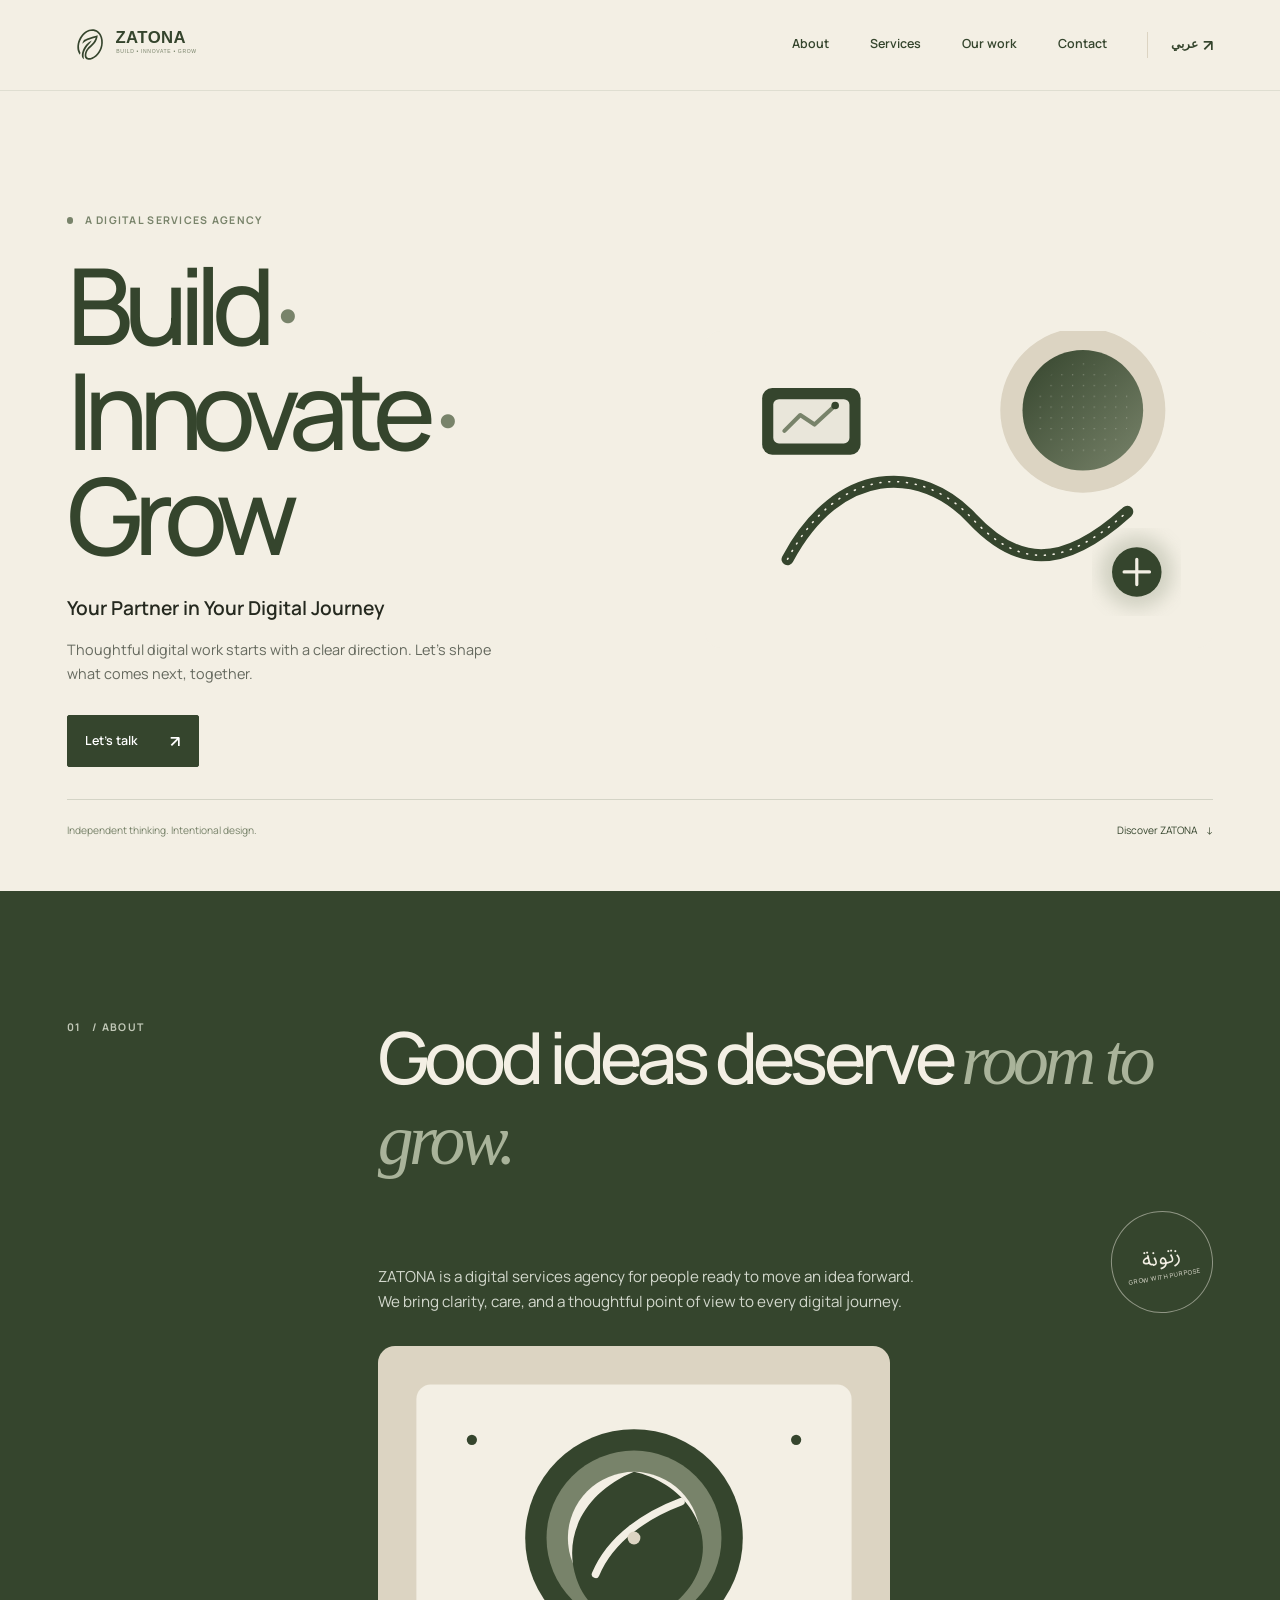
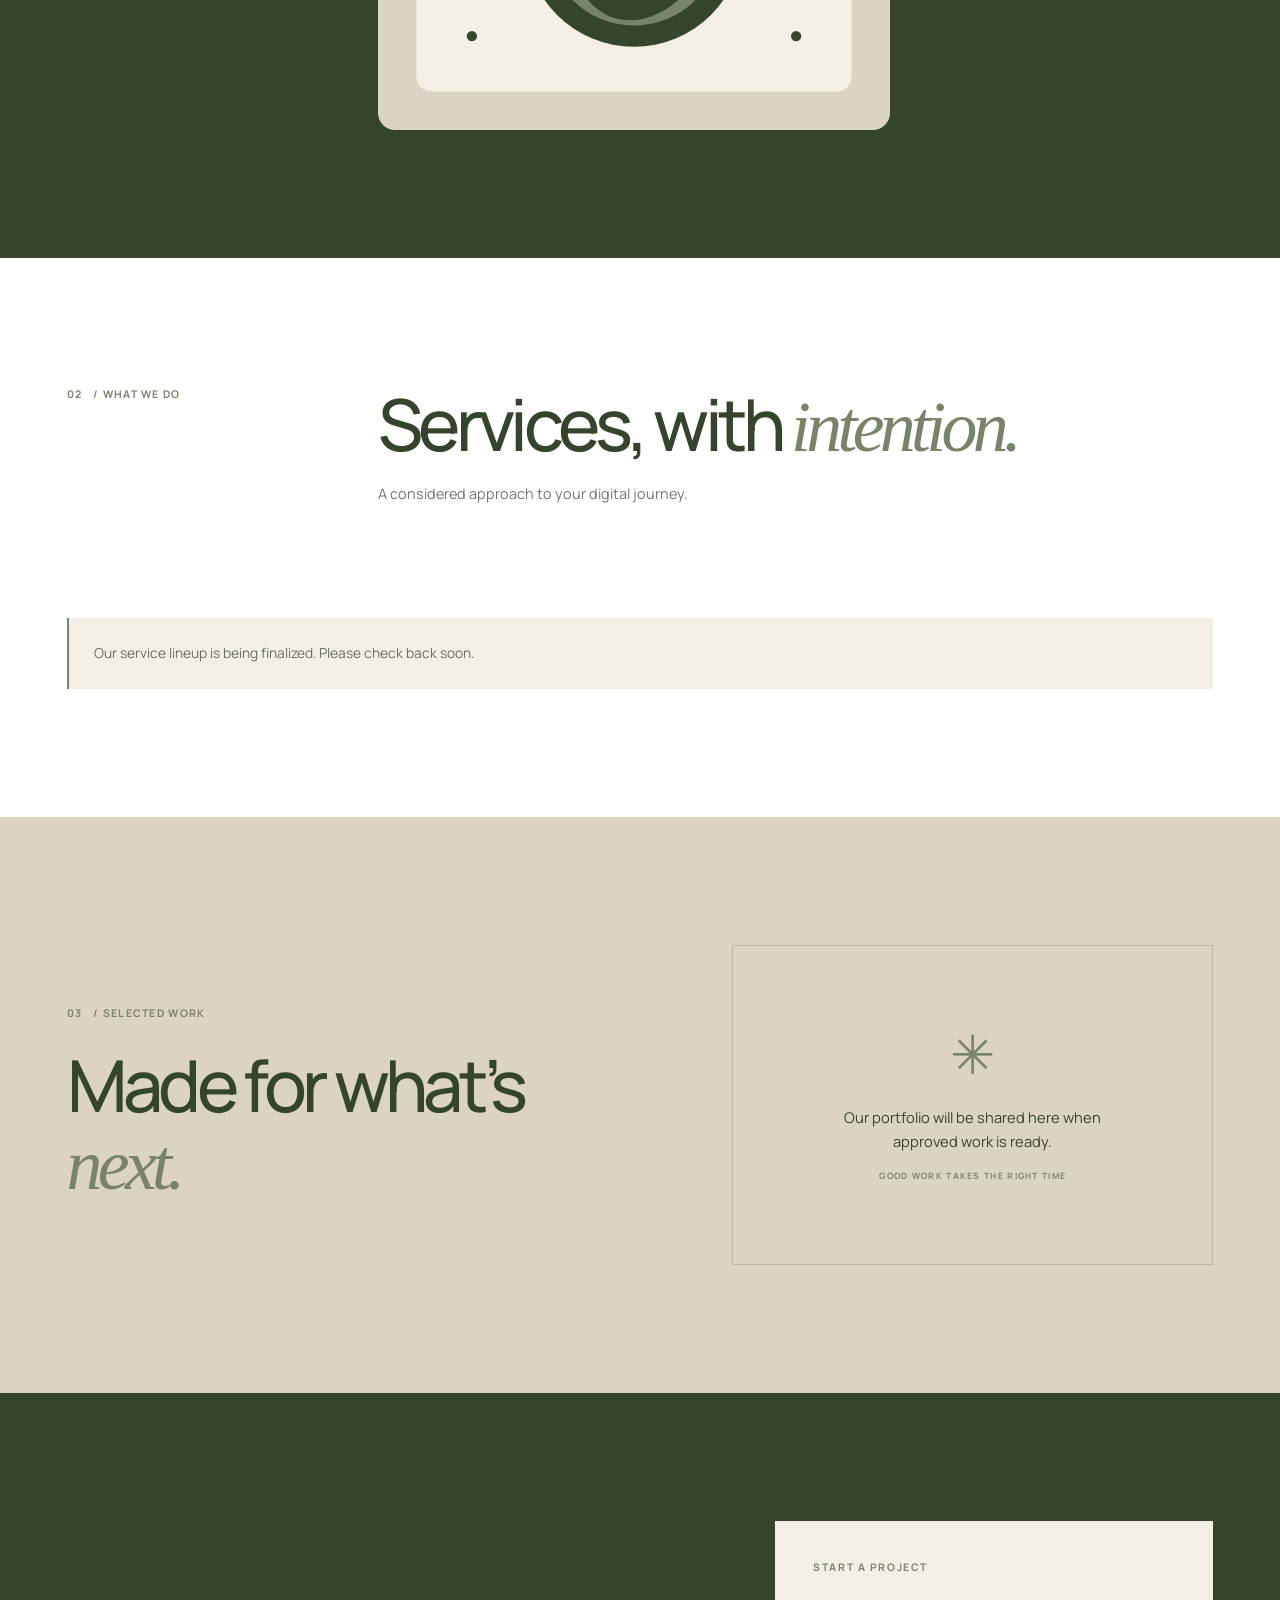
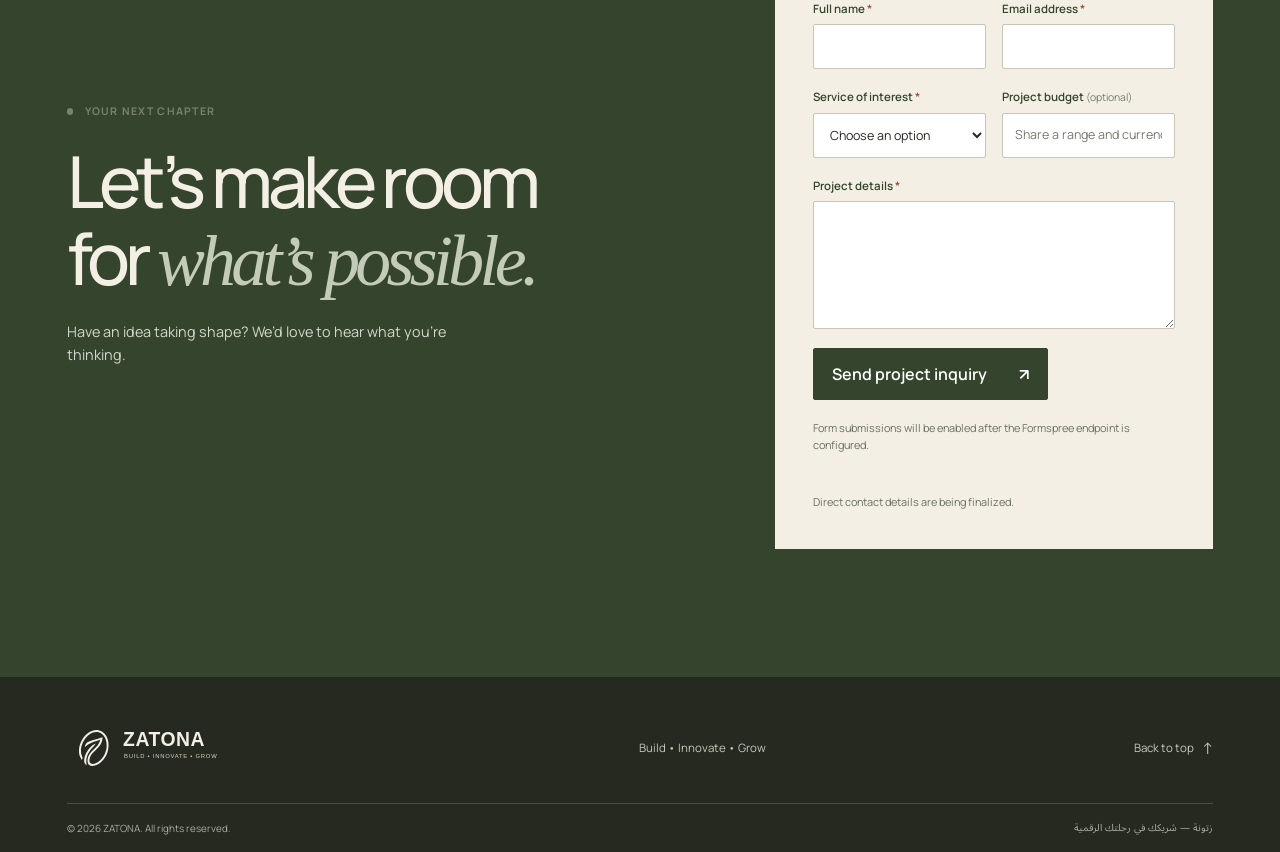
==== index.html @ 154ce155 "z" ====
<!doctype html>
<html lang="en" dir="ltr">
  <head>
    <meta charset="utf-8">
    <meta name="viewport" content="width=device-width, initial-scale=1">
    <meta name="theme-color" content="#f3efe4">
    <meta name="description" content="ZATONA — your partner in your digital journey. Build • Innovate • Grow.">
    <title>ZATONA — Build • Innovate • Grow</title>
    <meta property="og:title" content="ZATONA — Build • Innovate • Grow">
    <meta property="og:description" content="ZATONA — your partner in your digital journey. Build • Innovate • Grow.">
    <meta property="og:image" content="./assets/social/og-image.png">
    <meta property="og:type" content="website">
    <meta name="twitter:card" content="summary_large_image">
    <meta name="twitter:title" content="ZATONA — Build • Innovate • Grow">
    <meta name="twitter:description" content="ZATONA — your partner in your digital journey. Build • Innovate • Grow.">
    <meta name="twitter:image" content="./assets/social/og-image.png">
    <link rel="icon" href="./assets/favicon/favicon.svg" type="image/svg+xml">
    <link rel="icon" href="./assets/favicon/favicon.ico" sizes="any">
    <link rel="apple-touch-icon" href="./assets/favicon/apple-touch-icon.png">
    <link rel="stylesheet" href="./assets/css/styles.css">
    <script src="./assets/js/site-data.js" defer></script>
    <script src="./assets/js/main.js" defer></script>
  </head>
  <body>
    <a class="skip-link" href="#main">Skip to content</a>
    <header class="site-header">
      <div class="container header-inner">
        <a class="wordmark" href="./" aria-label="ZATONA home">
          <picture class="wordmark-picture">
            <source media="(max-width: 620px)" srcset="./assets/branding/zatona-logo-mark.svg">
            <img src="./assets/branding/zatona-logo-horizontal.svg" alt="" width="800" height="240">
          </picture>
        </a>
        <button class="menu-toggle" type="button" aria-expanded="false" aria-controls="primary-navigation">
          <span class="menu-toggle-label">Menu</span>
          <span class="menu-toggle-icon" aria-hidden="true"><i></i><i></i></span>
        </button>
        <nav class="primary-navigation" id="primary-navigation" aria-label="Main navigation">
          <a href="#about">About</a>
          <a href="#services">Services</a>
          <a href="#work">Our work</a>
          <a href="#contact">Contact</a>
          <a class="language-link" href="./ar/" lang="ar" hreflang="ar" aria-label="العربية">عربي <span aria-hidden="true">↗</span></a>
        </nav>
      </div>
    </header>

    <main id="main">
      <section class="hero section-shell">
        <div class="container hero-grid">
          <div class="hero-copy">
            <p class="eyebrow"><span class="eyebrow-dot" aria-hidden="true"></span> A digital services agency</p>
            <h1>Build<span class="hero-separator"> • </span><br>Innovate<span class="hero-separator"> • </span>Grow</h1>
            <p class="hero-subtitle">Your Partner in Your Digital Journey</p>
            <p class="hero-description">Thoughtful digital work starts with a clear direction. Let’s shape what comes next, together.</p>
            <a class="button button-primary" href="#contact">Let’s talk <span aria-hidden="true">↗</span></a>
          </div>
          <div class="hero-art">
            <img src="./assets/images/hero-visual.svg" alt="Abstract ZATONA brand illustration" width="1600" height="1000" fetchpriority="high" decoding="async">
          </div>
        </div>
        <div class="container hero-foot">
          <span>Independent thinking. Intentional design.</span>
          <a href="#about" class="scroll-cue">Discover ZATONA <span aria-hidden="true">↓</span></a>
        </div>
      </section>

      <section class="intro-section section-shell" id="about">
        <div class="container intro-grid">
          <p class="eyebrow section-index"><span>01</span> / About</p>
          <div class="intro-content">
            <h2>Good ideas deserve <em>room to grow.</em></h2>
            <div class="intro-bottom">
              <p>ZATONA is a digital services agency for people ready to move an idea forward. We bring clarity, care, and a thoughtful point of view to every digital journey.</p>
              <span class="olive-stamp" aria-hidden="true">زتونة<br><small>GROW WITH PURPOSE</small></span>
            </div>
            <img class="intro-visual" src="./assets/images/about-zatona.svg" alt="ZATONA abstract brand artwork" width="1200" height="900" loading="lazy" decoding="async">
          </div>
        </div>
      </section>

      <section class="services-section section-shell" id="services">
        <div class="container">
          <div class="section-heading">
            <p class="eyebrow section-index"><span>02</span> / What we do</p>
            <div>
              <h2>Services, with <em>intention.</em></h2>
              <p class="section-lede">A considered approach to your digital journey.</p>
            </div>
          </div>
          <div class="service-grid" data-services-list aria-live="polite"></div>
          <p class="empty-note" data-services-empty>Our service lineup is being finalized. Please check back soon.</p>
        </div>
      </section>

      <section class="work-section section-shell" id="work">
        <div class="container work-panel">
          <div class="work-heading">
            <p class="eyebrow section-index"><span>03</span> / Selected work</p>
            <h2>Made for what’s <em>next.</em></h2>
          </div>
          <div class="work-empty">
            <span class="work-mark" aria-hidden="true">✳</span>
            <p>Our portfolio will be shared here when approved work is ready.</p>
            <span class="work-caption">GOOD WORK TAKES THE RIGHT TIME</span>
          </div>
        </div>
      </section>

      <section class="contact-section section-shell" id="contact">
        <div class="container contact-grid">
          <div class="contact-copy">
            <p class="eyebrow"><span class="eyebrow-dot" aria-hidden="true"></span> Your next chapter</p>
            <h2>Let’s make room<br>for <em>what’s possible.</em></h2>
            <p>Have an idea taking shape? We’d love to hear what you’re thinking.</p>
          </div>
          <div class="contact-card">
            <p class="contact-card-label">Start a project</p>
            <form class="contact-form" data-contact-form method="post" novalidate>
              <div class="form-row">
                <div class="form-field">
                  <label for="contact-name">Full name <span aria-hidden="true">*</span></label>
                  <input id="contact-name" name="name" type="text" autocomplete="name" minlength="2" maxlength="120" required>
                </div>
                <div class="form-field">
                  <label for="contact-email">Email address <span aria-hidden="true">*</span></label>
                  <input id="contact-email" name="email" type="email" autocomplete="email" maxlength="254" required>
                </div>
              </div>
              <div class="form-row">
                <div class="form-field">
                  <label for="service-interest">Service of interest <span aria-hidden="true">*</span></label>
                  <select id="service-interest" name="service_interest" required>
                    <option value="" selected disabled>Choose an option</option>
                    <option value="discuss" data-discuss-option>I’m not sure yet — let’s discuss</option>
                  </select>
                </div>
                <div class="form-field">
                  <label for="project-budget">Project budget <span class="optional-label">(optional)</span></label>
                  <input id="project-budget" name="budget" type="text" maxlength="100" placeholder="Share a range and currency, if known">
                </div>
              </div>
              <div class="form-field">
                <label for="project-message">Project details <span aria-hidden="true">*</span></label>
                <textarea id="project-message" name="message" rows="5" minlength="20" maxlength="5000" required></textarea>
              </div>
              <div class="honeypot-field" aria-hidden="true">
                <label for="contact-website">Leave this field empty</label>
                <input id="contact-website" name="_gotcha" type="text" tabindex="-1" autocomplete="off">
              </div>
              <button class="button button-primary form-submit" type="submit" disabled>
                <span data-submit-label>Send project inquiry</span>
                <span class="form-submit-icon" aria-hidden="true">↗</span>
              </button>
              <p class="form-status" data-form-status role="status" aria-live="polite"></p>
              <p class="form-note">Form submissions will be enabled after the Formspree endpoint is configured.</p>
            </form>
            <div class="contact-details" data-contact-details></div>
            <p class="contact-empty" data-contact-empty>Direct contact details are being finalized.</p>
            <div class="social-links" data-social-links aria-label="Social media"></div>
          </div>
        </div>
      </section>
    </main>

    <footer class="site-footer">
      <div class="container footer-main">
        <a class="wordmark footer-wordmark" href="./" aria-label="ZATONA home">
          <img src="./assets/branding/zatona-logo-horizontal-light.svg" alt="" width="800" height="240">
        </a>
        <p>Build • Innovate • Grow</p>
        <a class="back-to-top" href="#main">Back to top <span aria-hidden="true">↑</span></a>
      </div>
      <div class="container footer-bottom">
        <span>© <span data-current-year></span> ZATONA. All rights reserved.</span>
        <span class="footer-arabic" lang="ar" dir="rtl">زتونة — شريكك في رحلتك الرقمية</span>
      </div>
    </footer>
  </body>
</html>
---- assets/css/styles.css ----
@import url("https://fonts.googleapis.com/css2?family=DM+Sans:wght@400;500;600;700&family=Manrope:wght@400;500;600;700&family=Noto+Sans+Arabic:wght@400;500;600;700&display=swap");

:root {
  color-scheme: light;
  --color-primary: #35452d;
  --color-background: #f3efe4;
  --color-secondary: #78836a;
  --color-muted: #dcd4c2;
  --color-text: #25291f;
  --olive: var(--color-primary);
  --olive-soft: var(--color-secondary);
  --cream: var(--color-background);
  --sand: var(--color-muted);
  --ink: var(--color-text);
  --white: #fff;
  --font-latin: "Manrope", "DM Sans", sans-serif;
  --font-arabic: "Noto Sans Arabic", "Tahoma", sans-serif;
  --page-gutter: clamp(1.25rem, 5.2vw, 5.5rem);
  --content-width: 1440px;
}

* {
  box-sizing: border-box;
}

html {
  scroll-behavior: smooth;
  scroll-padding-top: 6rem;
}

body {
  margin: 0;
  color: var(--ink);
  background: var(--cream);
  font-family: var(--font-latin);
  font-size: 1rem;
  line-height: 1.65;
  -webkit-font-smoothing: antialiased;
}

html[lang="ar"] body {
  font-family: var(--font-arabic);
  line-height: 1.9;
}

button,
a {
  color: inherit;
  font: inherit;
}

a {
  text-decoration: none;
}

button:focus-visible,
a:focus-visible {
  outline: 2px solid var(--olive-soft);
  outline-offset: 4px;
}

::selection {
  color: var(--white);
  background: var(--olive);
}

.container {
  width: min(100% - var(--page-gutter) * 2, var(--content-width));
  margin-inline: auto;
}

.skip-link {
  position: absolute;
  z-index: 20;
  inset-block-start: 1rem;
  inset-inline-start: 1rem;
  padding: 0.65rem 1rem;
  color: var(--white);
  background: var(--olive);
  transform: translateY(-160%);
}

.skip-link:focus {
  transform: translateY(0);
}

.site-header {
  position: relative;
  z-index: 5;
  border-bottom: 1px solid rgb(53 69 45 / 10%);
  background: var(--cream);
}

.header-inner {
  display: flex;
  min-height: 5.6rem;
  align-items: center;
  justify-content: space-between;
}

.wordmark {
  display: inline-flex;
  align-items: center;
  color: var(--olive);
}

.wordmark-picture {
  display: block;
  width: clamp(8rem, 14vw, 11rem);
}

.wordmark-picture img,
.footer-wordmark img {
  display: block;
  width: 100%;
  height: auto;
  object-fit: contain;
  object-position: center;
}

.footer-wordmark img {
  width: clamp(10rem, 16vw, 13rem);
}

.primary-navigation {
  display: flex;
  align-items: center;
  gap: clamp(1.4rem, 3.2vw, 3rem);
  color: var(--olive);
  font-size: 0.78rem;
  font-weight: 600;
}

.primary-navigation a {
  transition: color 180ms ease;
}

.primary-navigation a:hover {
  color: var(--olive-soft);
}

.primary-navigation .language-link {
  display: inline-flex;
  align-items: center;
  gap: 0.35rem;
  padding-inline-start: 1.4rem;
  border-inline-start: 1px solid var(--sand);
}

.language-link span,
.button span,
.back-to-top span {
  font-size: 1rem;
}

.menu-toggle {
  display: none;
}

.section-shell {
  padding-block: clamp(5rem, 10vw, 9.5rem);
}

.hero {
  position: relative;
  min-height: min(800px, calc(100svh - 5.6rem));
  padding-block: clamp(4rem, 7vw, 7rem) 2rem;
  overflow: hidden;
}

.hero-grid {
  display: grid;
  min-height: 31rem;
  grid-template-columns: minmax(0, 1fr) minmax(18rem, 0.86fr);
  align-items: center;
  gap: 3rem;
}

.hero-copy {
  position: relative;
  z-index: 1;
  max-width: 44rem;
  padding-block: 2rem;
}

.eyebrow {
  display: flex;
  align-items: center;
  gap: 0.7rem;
  margin: 0;
  color: var(--olive-soft);
  font-size: 0.66rem;
  font-weight: 700;
  letter-spacing: 0.12em;
  text-transform: uppercase;
}

html[lang="ar"] .eyebrow {
  letter-spacing: 0;
}

.eyebrow-dot {
  width: 0.43rem;
  aspect-ratio: 1;
  border-radius: 50%;
  background: var(--olive-soft);
}

.hero h1 {
  margin: 1.4rem 0 0;
  color: var(--olive);
  font-size: clamp(3.5rem, 8.3vw, 7.7rem);
  font-weight: 500;
  letter-spacing: -0.085em;
  line-height: 0.99;
}

html[lang="ar"] .hero h1 {
  font-size: clamp(3rem, 7vw, 6.4rem);
  font-weight: 600;
  letter-spacing: 0;
  line-height: 1.35;
}

.hero-separator {
  color: var(--olive-soft);
  font-size: 0.53em;
  vertical-align: 0.2em;
}

.hero-subtitle {
  margin: 1.6rem 0 0;
  color: var(--ink);
  font-size: clamp(1rem, 1.5vw, 1.28rem);
  font-weight: 600;
}

.hero-description {
  max-width: 27rem;
  margin: 0.85rem 0 1.8rem;
  color: #65695e;
  font-size: 0.9rem;
}

.button {
  display: inline-flex;
  min-height: 3.2rem;
  align-items: center;
  justify-content: center;
  gap: 2rem;
  padding: 0.75rem 1.1rem;
  border: 1px solid var(--olive);
  border-radius: 2px;
  font-size: 0.78rem;
  font-weight: 600;
  transition: color 180ms ease, background 180ms ease, transform 180ms ease;
}

.button-primary {
  color: var(--white);
  background: var(--olive);
}

.button-primary:hover {
  color: var(--olive);
  background: transparent;
  transform: translateY(-2px);
}

.hero-art {
  position: relative;
  width: min(100%, 38rem);
  aspect-ratio: 16 / 10;
  justify-self: end;
}

.hero-art img {
  display: block;
  width: 100%;
  height: auto;
  object-fit: contain;
  object-position: center;
}

.hero-foot {
  display: flex;
  justify-content: space-between;
  padding-block-start: 1.4rem;
  border-top: 1px solid rgb(53 69 45 / 16%);
  color: var(--olive-soft);
  font-size: 0.64rem;
}

.scroll-cue {
  display: inline-flex;
  align-items: center;
  gap: 0.6rem;
  color: var(--olive);
}

.intro-section {
  color: var(--cream);
  background: var(--olive);
}

.intro-grid {
  display: grid;
  grid-template-columns: minmax(10rem, 0.4fr) minmax(0, 1.6fr);
  gap: clamp(2rem, 8vw, 9rem);
}

.section-index {
  align-self: start;
  color: var(--olive-soft);
}

.section-index span {
  color: currentColor;
}

.intro-section .section-index {
  color: #c1c8b7;
}

.intro-content h2,
.section-heading h2,
.work-heading h2,
.contact-copy h2 {
  margin: 0;
  font-size: clamp(2.4rem, 5.6vw, 5rem);
  font-weight: 500;
  letter-spacing: -0.065em;
  line-height: 1.08;
}

html[lang="ar"] .intro-content h2,
html[lang="ar"] .section-heading h2,
html[lang="ar"] .work-heading h2,
html[lang="ar"] .contact-copy h2 {
  font-weight: 600;
  letter-spacing: 0;
  line-height: 1.5;
}

.intro-content h2 em,
.section-heading h2 em,
.work-heading h2 em,
.contact-copy h2 em {
  color: #a9b39a;
  font-family: Georgia, serif;
  font-weight: 400;
}

html[lang="ar"] .intro-content h2 em,
html[lang="ar"] .section-heading h2 em,
html[lang="ar"] .work-heading h2 em,
html[lang="ar"] .contact-copy h2 em {
  font-family: var(--font-arabic);
  font-weight: 400;
}

.intro-bottom {
  display: flex;
  align-items: end;
  justify-content: space-between;
  gap: 2rem;
  margin-block-start: 2rem;
}

.intro-bottom p {
  max-width: 35rem;
  margin: 0;
  color: #d3d8cd;
  font-size: 0.95rem;
}

.intro-visual {
  display: block;
  width: min(100%, 32rem);
  height: auto;
  aspect-ratio: 4 / 3;
  margin-block-start: 2rem;
  object-fit: contain;
  object-position: center;
}

.olive-stamp {
  display: grid;
  width: 6.4rem;
  aspect-ratio: 1;
  flex: 0 0 auto;
  align-content: center;
  justify-items: center;
  border: 1px solid rgb(243 239 228 / 48%);
  border-radius: 50%;
  color: var(--cream);
  font-family: var(--font-arabic);
  font-size: 1.3rem;
  line-height: 1.4;
  text-align: center;
  transform: rotate(-10deg);
}

.olive-stamp small {
  font-family: var(--font-latin);
  font-size: 0.38rem;
  letter-spacing: 0.1em;
}

.services-section {
  background: var(--white);
}

.section-heading {
  display: grid;
  grid-template-columns: minmax(10rem, 0.4fr) minmax(0, 1.6fr);
  gap: clamp(2rem, 8vw, 9rem);
  align-items: start;
}

.section-heading h2,
.work-heading h2 {
  color: var(--olive);
}

.section-heading h2 em,
.work-heading h2 em {
  color: var(--olive-soft);
}

.section-lede {
  margin: 1rem 0 0;
  color: #73766c;
  font-size: 0.9rem;
}

.service-grid {
  display: grid;
  grid-template-columns: repeat(3, minmax(0, 1fr));
  gap: 1rem;
  margin-block-start: 3.5rem;
}

.service-card {
  position: relative;
  min-height: 13rem;
  padding: 1.5rem;
  border: 1px solid var(--sand);
  background: var(--cream);
}

.service-card h3 {
  margin: 0;
  color: var(--olive);
  font-size: 1.2rem;
  font-weight: 600;
}

.service-card-visual {
  display: block;
  width: min(100%, 12rem);
  height: auto;
  aspect-ratio: 1;
  margin-block-end: 1.25rem;
  object-fit: contain;
  object-position: center;
}

.service-card p {
  max-width: 24rem;
  margin: 0.8rem 0 2rem;
  color: #686c62;
  font-size: 0.85rem;
}

.service-card-marker {
  position: absolute;
  inset-block-end: 1rem;
  inset-inline-end: 1.2rem;
  color: var(--olive-soft);
}

.empty-note {
  margin: 3.5rem 0 0;
  padding: 1.5rem 1.6rem;
  border-inline-start: 2px solid var(--olive-soft);
  color: #696d62;
  background: var(--cream);
  font-size: 0.86rem;
}

.empty-note[hidden] {
  display: none;
}

.work-section {
  background: var(--sand);
}

.work-panel {
  display: grid;
  grid-template-columns: 1fr 0.8fr;
  gap: 4rem;
  align-items: center;
}

.work-heading h2 {
  max-width: 35rem;
  margin-block-start: 1.5rem;
}

.work-empty {
  display: grid;
  min-height: 20rem;
  align-content: center;
  justify-items: center;
  padding: 2rem;
  border: 1px solid rgb(53 69 45 / 20%);
  text-align: center;
}

.work-mark {
  color: var(--olive-soft);
  font-size: 3.4rem;
  line-height: 1;
}

.work-empty p {
  max-width: 19rem;
  margin: 1.5rem 0 1rem;
  color: var(--olive);
  font-size: 0.92rem;
}

.work-caption {
  color: var(--olive-soft);
  font-size: 0.54rem;
  font-weight: 700;
  letter-spacing: 0.15em;
}

.contact-section {
  color: var(--cream);
  background: var(--olive);
}

.contact-grid {
  display: grid;
  grid-template-columns: 1.15fr 0.85fr;
  align-items: center;
  gap: clamp(3rem, 9vw, 9rem);
}

.contact-copy h2 {
  margin-block-start: 1.4rem;
}

.contact-copy h2 em {
  color: #c4cbb9;
}

.contact-copy > p:last-child {
  max-width: 27rem;
  margin: 1.2rem 0 0;
  color: #d3d8cd;
  font-size: 0.9rem;
}

.contact-card {
  padding: clamp(1.5rem, 3vw, 2.5rem);
  color: var(--ink);
  background: var(--cream);
}

.contact-card-label {
  margin: 0;
  color: var(--olive-soft);
  font-size: 0.65rem;
  font-weight: 700;
  letter-spacing: 0.15em;
  text-transform: uppercase;
}

html[lang="ar"] .contact-card-label {
  letter-spacing: 0;
}

.contact-form {
  display: grid;
  gap: 1.15rem;
  margin-block-start: 1.4rem;
}

.form-row {
  display: grid;
  grid-template-columns: repeat(2, minmax(0, 1fr));
  gap: 1rem;
}

.form-field {
  display: grid;
  min-width: 0;
  gap: 0.4rem;
}

.form-field label {
  color: var(--olive);
  font-size: 0.72rem;
  font-weight: 600;
}

.form-field label span[aria-hidden="true"] {
  color: #a64737;
}

.optional-label {
  color: #777b70;
  font-size: 0.65rem;
  font-weight: 400;
}

.form-field input,
.form-field select,
.form-field textarea {
  width: 100%;
  min-height: 2.8rem;
  padding: 0.65rem 0.75rem;
  border: 1px solid #c9c4b8;
  border-radius: 2px;
  color: var(--ink);
  background: var(--white);
  font: inherit;
  font-size: 0.78rem;
}

.form-field textarea {
  min-height: 8rem;
  resize: vertical;
}

.form-field input::placeholder {
  color: #777b70;
  opacity: 1;
}

html[lang="ar"] .form-field input[type="email"] {
  direction: ltr;
  text-align: start;
}

.form-field input:focus,
.form-field select:focus,
.form-field textarea:focus {
  border-color: var(--olive);
  outline: 2px solid rgb(53 69 45 / 22%);
  outline-offset: 1px;
}

.form-field :is(input, select, textarea)[aria-invalid="true"] {
  border-color: #9c3d2e;
}

.form-submit {
  width: fit-content;
  min-width: 13rem;
  justify-content: space-between;
  cursor: pointer;
}

.form-submit:disabled {
  cursor: wait;
  opacity: 0.72;
}

.form-submit-icon {
  display: inline-block;
}

html[dir="rtl"] .form-submit-icon {
  transform: scaleX(-1);
}

.form-status {
  margin: 0;
  color: var(--olive);
  font-size: 0.78rem;
}

.form-status:empty {
  display: none;
}

.form-status[data-state="error"] {
  color: #8d3428;
}

.form-note,
.contact-empty {
  margin: 0;
  color: #6b7064;
  font-size: 0.68rem;
}

.honeypot-field {
  position: absolute;
  width: 1px;
  height: 1px;
  overflow: hidden;
  clip: rect(0, 0, 0, 0);
  white-space: nowrap;
}

.contact-details {
  display: grid;
  gap: 0.8rem;
  margin-block-start: 1.2rem;
}

.contact-details a {
  width: fit-content;
  color: var(--olive);
  font-size: 1.05rem;
  overflow-wrap: anywhere;
}

.contact-details a:hover,
.social-links a:hover {
  text-decoration: underline;
  text-underline-offset: 4px;
}

.contact-empty {
  margin-block-start: 1.2rem;
}

.contact-empty[hidden] {
  display: none;
}

.social-links {
  display: flex;
  flex-wrap: wrap;
  gap: 0.7rem 1.2rem;
  margin-block-start: 1.5rem;
  color: var(--olive);
  font-size: 0.78rem;
}

.social-links:empty {
  display: none;
}

.site-footer {
  padding-block: 2rem 1rem;
  color: var(--cream);
  background: var(--ink);
}

.footer-main,
.footer-bottom {
  display: flex;
  align-items: center;
  justify-content: space-between;
  gap: 1rem;
}

.footer-main {
  padding-block: 0.5rem 1.5rem;
}

.footer-wordmark {
  color: var(--cream);
}

.footer-main > p,
.back-to-top {
  margin: 0;
  color: #c3c9b9;
  font-size: 0.72rem;
}

.back-to-top {
  display: inline-flex;
  align-items: center;
  gap: 0.5rem;
}

.footer-bottom {
  padding-block: 1rem 0;
  border-top: 1px solid rgb(243 239 228 / 18%);
  color: #a9ad9f;
  font-size: 0.62rem;
}

.footer-arabic {
  font-family: var(--font-arabic);
}

.will-reveal {
  opacity: 0;
  transform: translateY(1.2rem);
  transition: opacity 650ms ease, transform 650ms ease;
}

.will-reveal.is-visible {
  opacity: 1;
  transform: translateY(0);
}

@media (max-width: 800px) {
  .hero {
    min-height: auto;
  }

  .hero-grid {
    min-height: 0;
    grid-template-columns: 1fr 0.8fr;
    gap: 1rem;
  }

  .hero h1 {
    font-size: clamp(3.4rem, 9vw, 5.5rem);
  }

  html[lang="ar"] .hero h1 {
    font-size: clamp(2.8rem, 8vw, 4.8rem);
  }

  .service-grid {
    grid-template-columns: repeat(2, minmax(0, 1fr));
  }

  .work-panel {
    grid-template-columns: 1fr 0.9fr;
    gap: 2rem;
  }
}

@media (max-width: 620px) {
  :root {
    --page-gutter: 1.2rem;
  }

  .header-inner {
    min-height: 4.7rem;
  }

  .menu-toggle {
    display: inline-flex;
    align-items: center;
    gap: 0.7rem;
    padding: 0.5rem 0;
    border: 0;
    color: var(--olive);
    background: transparent;
    cursor: pointer;
    font-size: 0.72rem;
  }

  .menu-toggle-icon {
    display: grid;
    gap: 4px;
  }

  .menu-toggle-icon i {
    display: block;
    width: 1.2rem;
    height: 1px;
    background: var(--olive);
    transition: transform 180ms ease;
  }

  .menu-toggle[aria-expanded="true"] .menu-toggle-icon i:first-child {
    transform: translateY(2.5px) rotate(45deg);
  }

  .menu-toggle[aria-expanded="true"] .menu-toggle-icon i:last-child {
    transform: translateY(-2.5px) rotate(-45deg);
  }

  .primary-navigation {
    position: absolute;
    inset-block-start: 100%;
    inset-inline: 0;
    display: none;
    align-items: stretch;
    padding: 0.5rem var(--page-gutter) 1.3rem;
    border-bottom: 1px solid rgb(53 69 45 / 12%);
    background: var(--cream);
  }

  .primary-navigation.is-open {
    display: flex;
    flex-direction: column;
    gap: 0;
  }

  .primary-navigation a {
    padding-block: 0.75rem;
  }

  .primary-navigation .language-link {
    width: fit-content;
    margin-block-start: 0.4rem;
    padding-inline-start: 0;
    border: 0;
  }

  .hero {
    padding-block: 3rem 1.4rem;
  }

  .hero-grid {
    grid-template-columns: 1fr;
    gap: 0;
  }

  .hero-copy {
    padding-block: 1rem;
  }

  .hero h1 {
    margin-block-start: 1rem;
    font-size: clamp(3.5rem, 16vw, 5.8rem);
  }

  html[lang="ar"] .hero h1 {
    font-size: clamp(3rem, 13vw, 4.8rem);
  }

  .hero-description {
    max-width: 26rem;
  }

  .hero-art {
    width: min(100%, 33rem);
    justify-self: center;
    margin-block: 0 1.5rem;
  }

  .wordmark-picture {
    width: 2.5rem;
  }

  .hero-foot {
    gap: 1rem;
    font-size: 0.58rem;
  }

  .intro-grid,
  .section-heading {
    grid-template-columns: 1fr;
    gap: 1.8rem;
  }

  .intro-content h2,
  .section-heading h2,
  .work-heading h2,
  .contact-copy h2 {
    font-size: clamp(2.5rem, 11vw, 4rem);
  }

  .intro-bottom {
    align-items: start;
  }

  .olive-stamp {
    width: 5.4rem;
  }

  .service-grid {
    grid-template-columns: 1fr;
    margin-block-start: 2rem;
  }

  .service-card {
    min-height: 11rem;
  }

  .work-panel,
  .contact-grid {
    grid-template-columns: 1fr;
    gap: 2rem;
  }

  .work-empty {
    min-height: 16rem;
  }

  .form-row {
    grid-template-columns: 1fr;
  }

  .form-submit {
    width: 100%;
  }

  .footer-main,
  .footer-bottom {
    align-items: flex-start;
  }

  .footer-main {
    flex-wrap: wrap;
  }

  .footer-main > p {
    order: 3;
    width: 100%;
  }

  .footer-bottom {
    flex-direction: column;
    gap: 0.4rem;
  }
}

@media (prefers-reduced-motion: reduce) {
  *,
  *::before,
  *::after {
    scroll-behavior: auto !important;
    transition-duration: 0.01ms !important;
    animation-duration: 0.01ms !important;
    animation-iteration-count: 1 !important;
  }
}
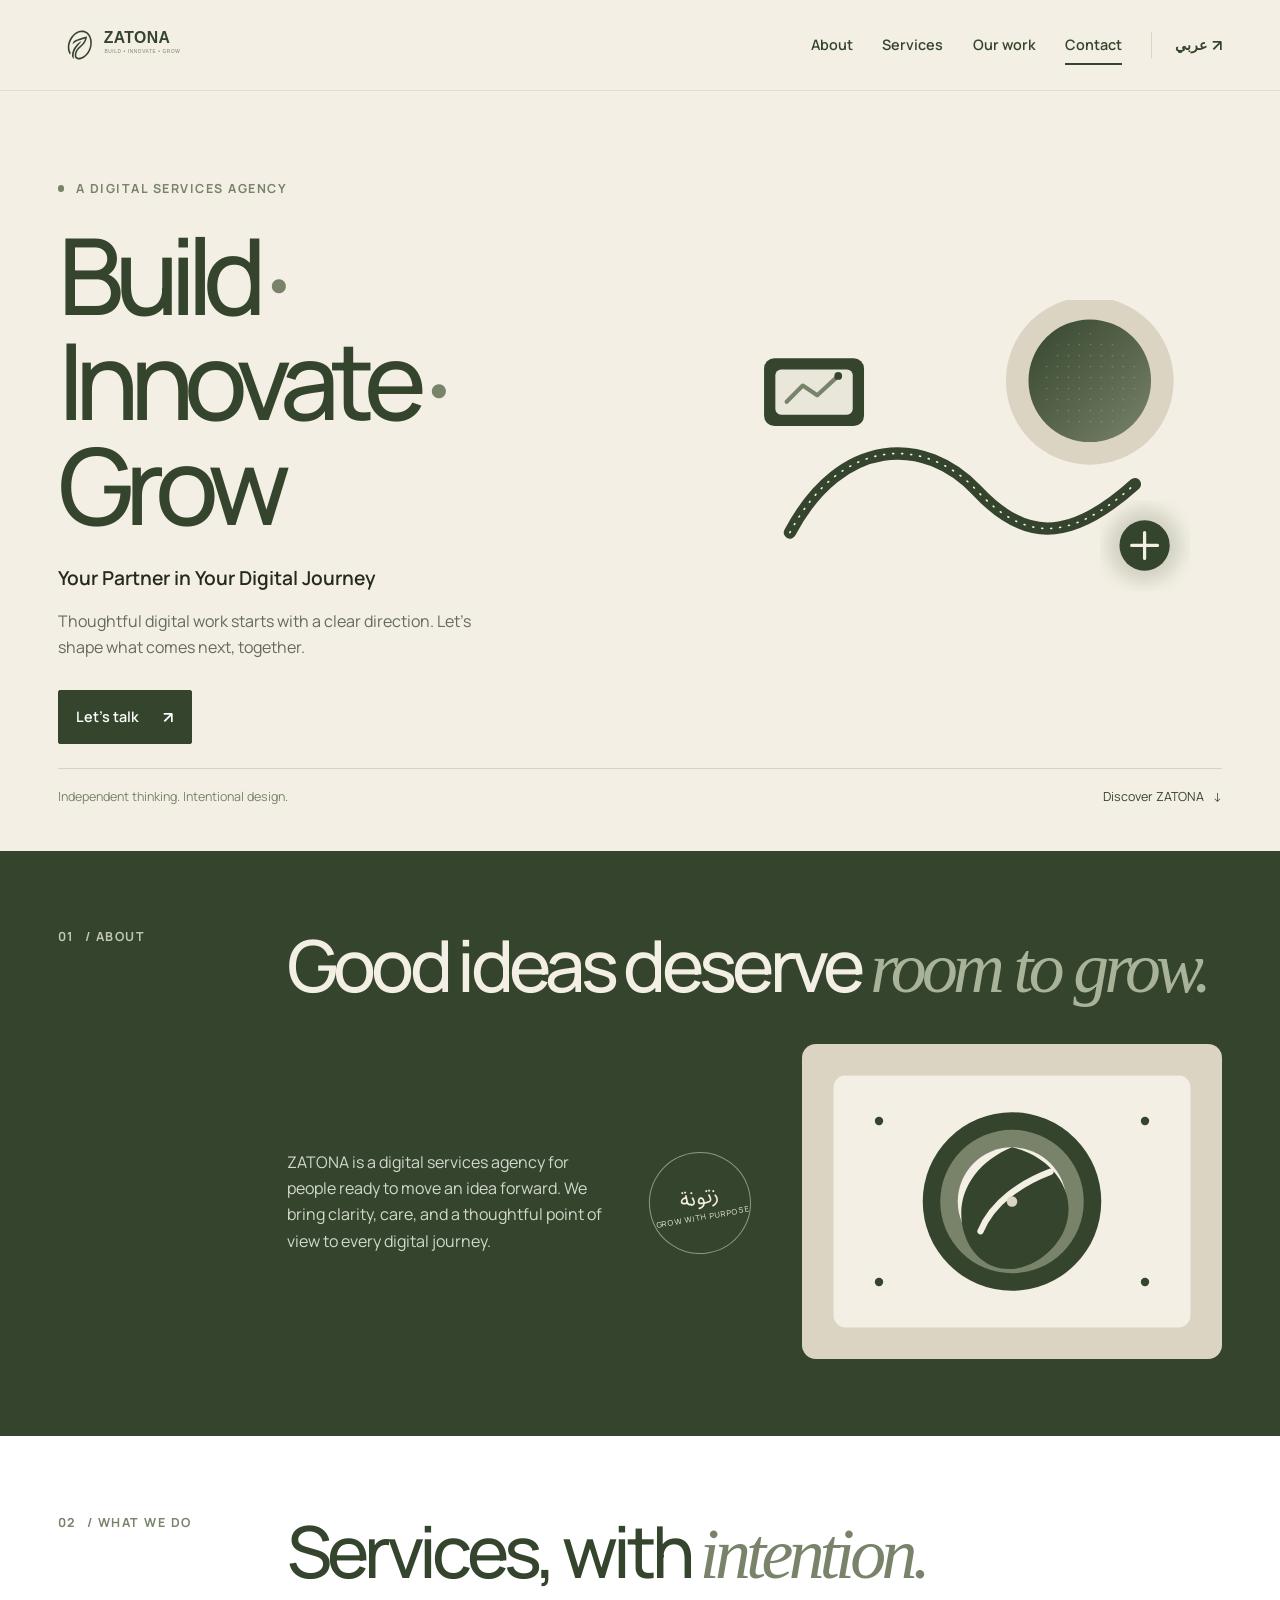
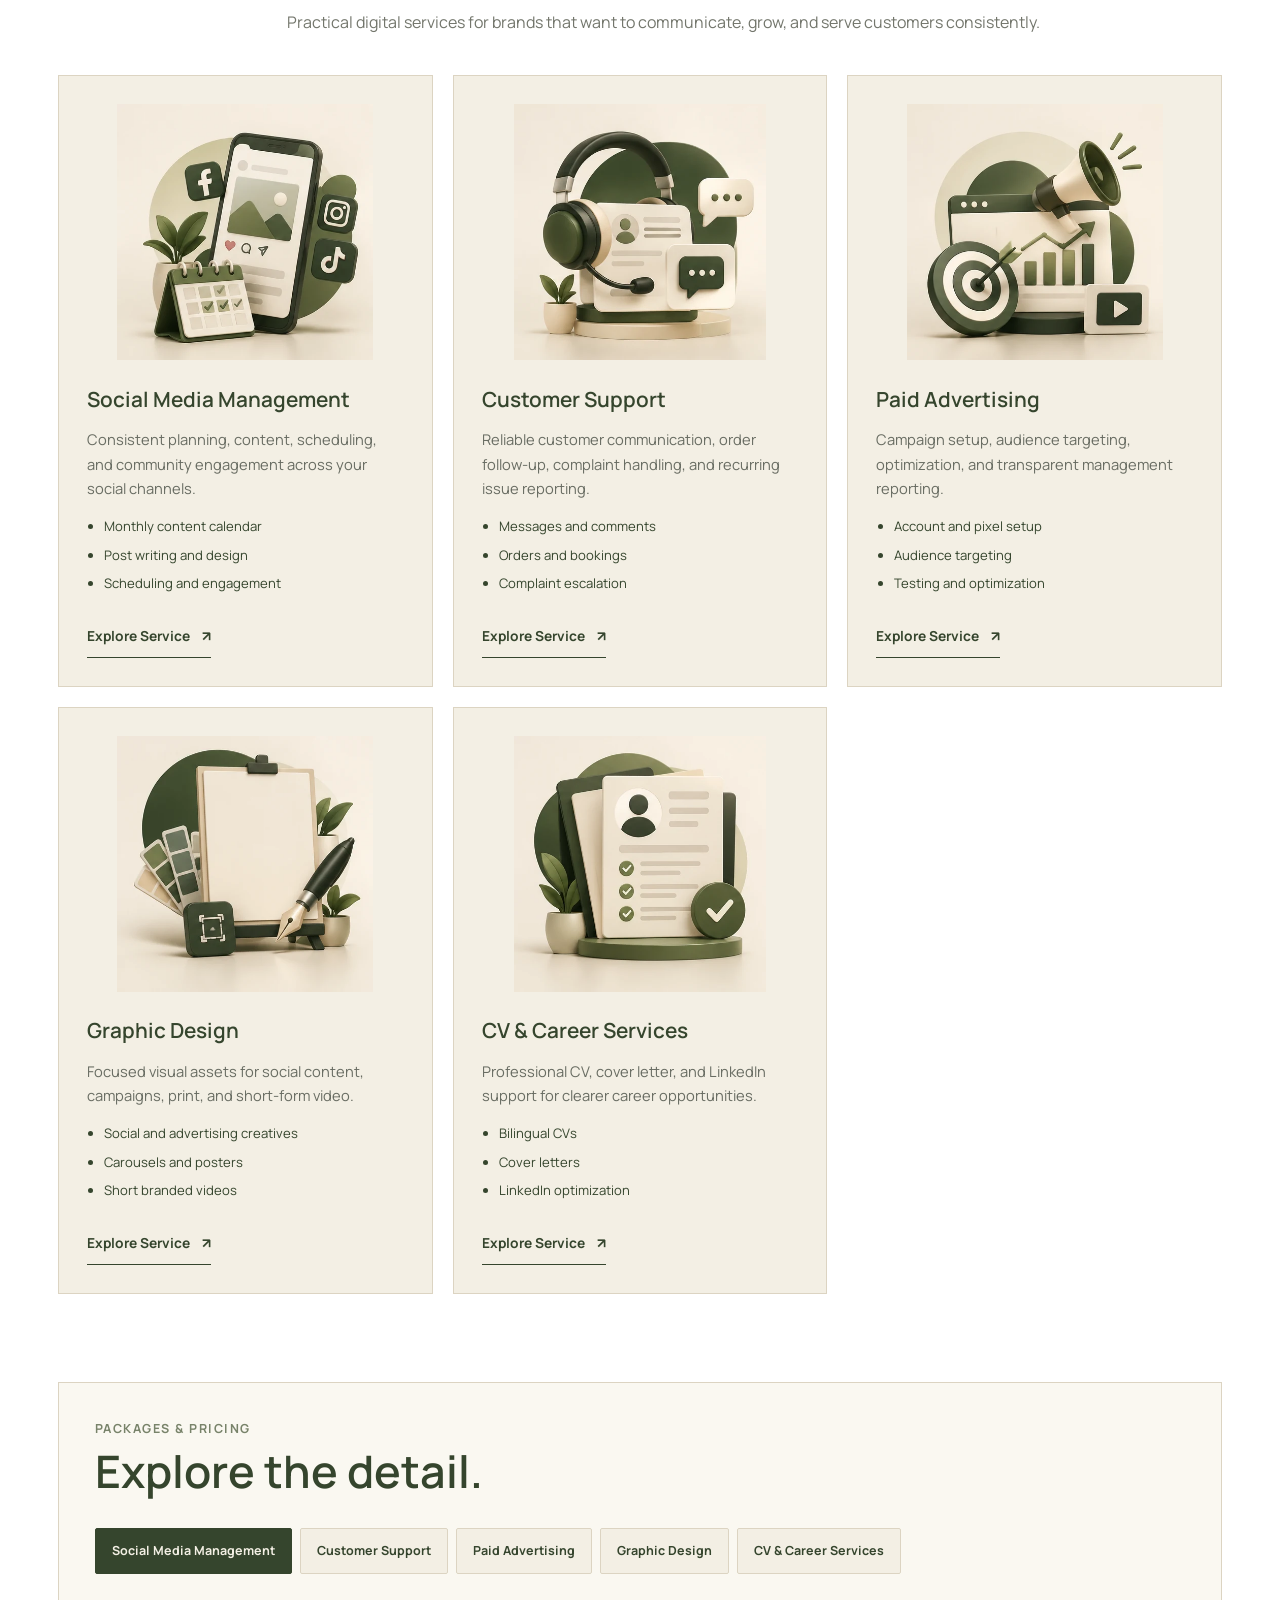
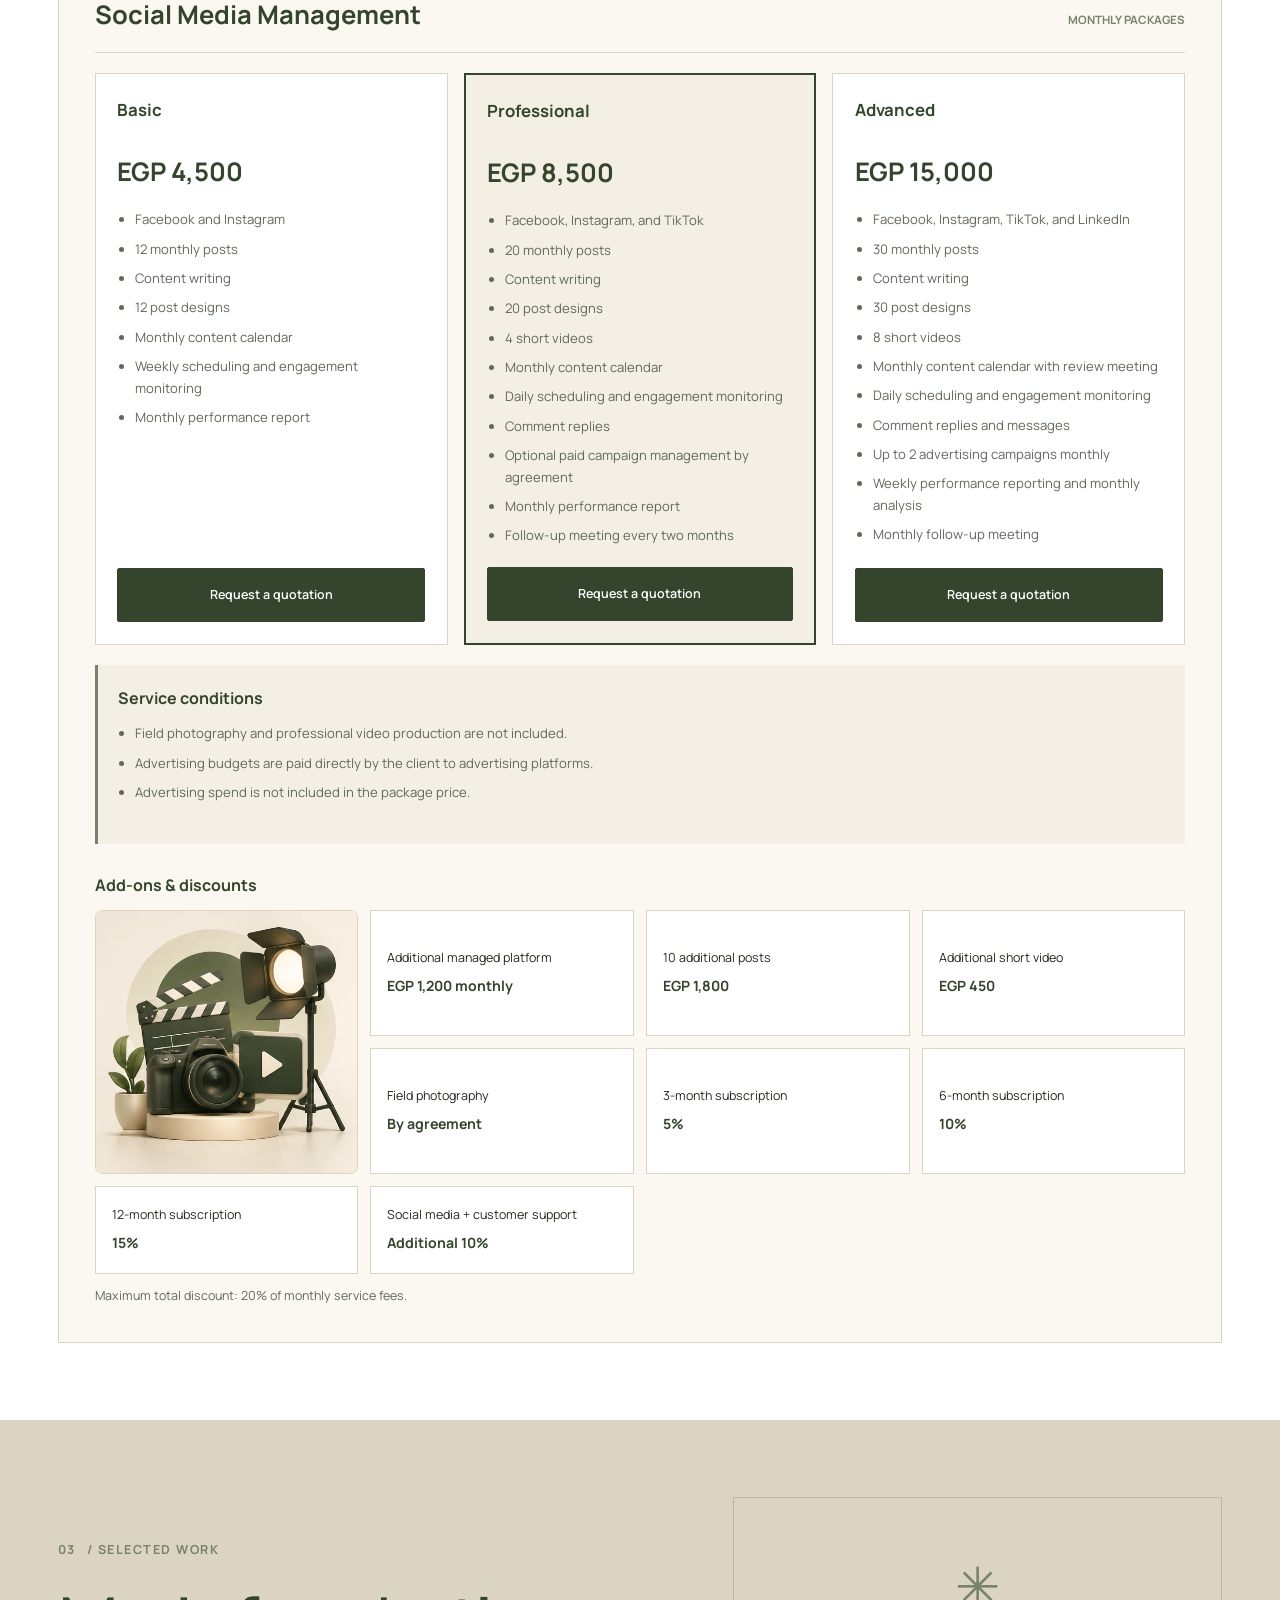
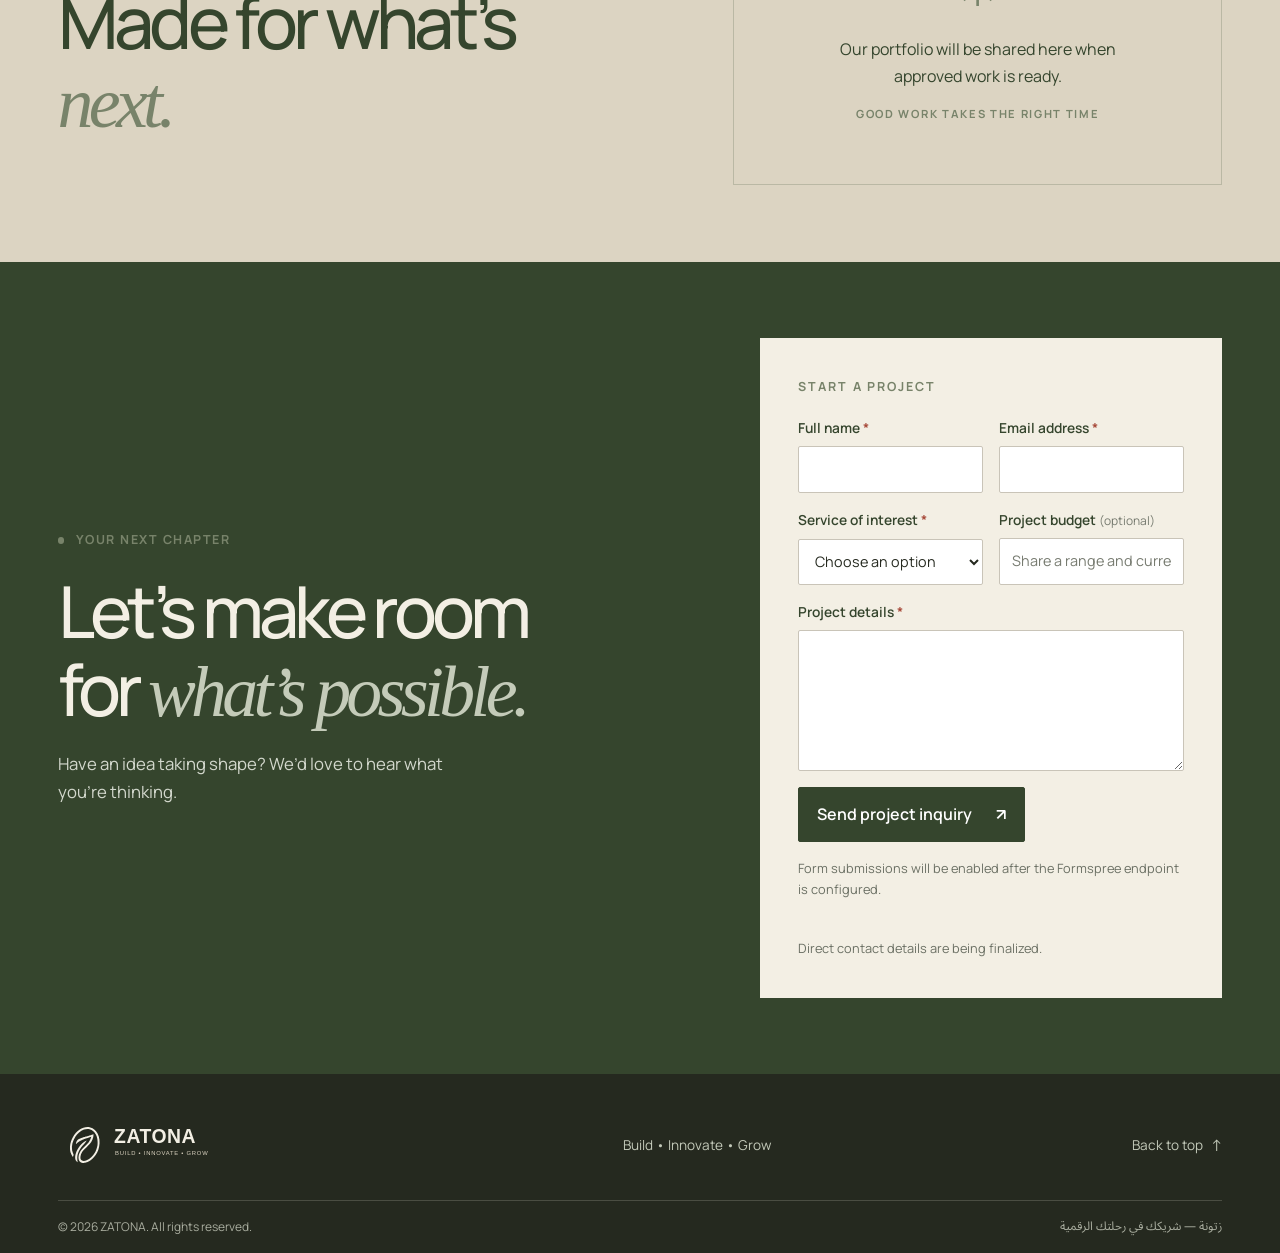
==== commit ea1b5d1a: "z" ====
--- a/index.html
+++ b/index.html
@@ -85,11 +85,18 @@
             <p class="eyebrow section-index"><span>02</span> / What we do</p>
             <div>
               <h2>Services, with <em>intention.</em></h2>
-              <p class="section-lede">A considered approach to your digital journey.</p>
+              <p class="section-lede">Practical digital services for brands that want to communicate, grow, and serve customers consistently.</p>
             </div>
           </div>
           <div class="service-grid" data-services-list aria-live="polite"></div>
-          <p class="empty-note" data-services-empty>Our service lineup is being finalized. Please check back soon.</p>
+          <div class="pricing-shell" data-pricing-shell>
+            <div class="pricing-heading">
+              <p class="eyebrow">Packages & pricing</p>
+              <h3>Explore the detail.</h3>
+            </div>
+            <div class="pricing-tabs" data-pricing-tabs role="tablist" aria-label="Service pricing"></div>
+            <div class="pricing-panel" data-pricing-panel aria-live="polite"></div>
+          </div>
         </div>
       </section>
 
--- a/assets/css/styles.css
+++ b/assets/css/styles.css
@@ -15,7 +15,7 @@
   --white: #fff;
   --font-latin: "Manrope", "DM Sans", sans-serif;
   --font-arabic: "Noto Sans Arabic", "Tahoma", sans-serif;
-  --page-gutter: clamp(1.25rem, 5.2vw, 5.5rem);
+  --page-gutter: clamp(1.25rem, 4.5vw, 4.5rem);
   --content-width: 1440px;
 }
 
@@ -33,7 +33,7 @@
   color: var(--ink);
   background: var(--cream);
   font-family: var(--font-latin);
-  font-size: 1rem;
+  font-size: 1.0625rem;
   line-height: 1.65;
   -webkit-font-smoothing: antialiased;
 }
@@ -106,7 +106,7 @@
 
 .wordmark-picture {
   display: block;
-  width: clamp(8rem, 14vw, 11rem);
+  width: clamp(9rem, 13vw, 12rem);
 }
 
 .wordmark-picture img,
@@ -125,18 +125,28 @@
 .primary-navigation {
   display: flex;
   align-items: center;
-  gap: clamp(1.4rem, 3.2vw, 3rem);
-  color: var(--olive);
-  font-size: 0.78rem;
+  gap: clamp(1.1rem, 2.3vw, 2rem);
+  color: var(--olive);
+  font-size: 0.9rem;
   font-weight: 600;
 }
 
 .primary-navigation a {
+  position: relative;
   transition: color 180ms ease;
 }
 
 .primary-navigation a:hover {
   color: var(--olive-soft);
+}
+
+.primary-navigation a.is-active::after {
+  position: absolute;
+  inset-inline: 0;
+  inset-block-end: -0.55rem;
+  height: 2px;
+  background: var(--olive);
+  content: "";
 }
 
 .primary-navigation .language-link {
@@ -158,13 +168,13 @@
 }
 
 .section-shell {
-  padding-block: clamp(5rem, 10vw, 9.5rem);
+  padding-block: clamp(4rem, 6vw, 6.5rem);
 }
 
 .hero {
   position: relative;
-  min-height: min(800px, calc(100svh - 5.6rem));
-  padding-block: clamp(4rem, 7vw, 7rem) 2rem;
+  min-height: min(760px, calc(100svh - 5.6rem));
+  padding-block: clamp(2.75rem, 5vw, 4.75rem) 1.5rem;
   overflow: hidden;
 }
 
@@ -180,7 +190,7 @@
   position: relative;
   z-index: 1;
   max-width: 44rem;
-  padding-block: 2rem;
+  padding-block: 1.5rem;
 }
 
 .eyebrow {
@@ -189,7 +199,7 @@
   gap: 0.7rem;
   margin: 0;
   color: var(--olive-soft);
-  font-size: 0.66rem;
+  font-size: 0.78rem;
   font-weight: 700;
   letter-spacing: 0.12em;
   text-transform: uppercase;
@@ -231,7 +241,7 @@
 .hero-subtitle {
   margin: 1.6rem 0 0;
   color: var(--ink);
-  font-size: clamp(1rem, 1.5vw, 1.28rem);
+  font-size: clamp(1.125rem, 1.5vw, 1.4rem);
   font-weight: 600;
 }
 
@@ -239,21 +249,23 @@
   max-width: 27rem;
   margin: 0.85rem 0 1.8rem;
   color: #65695e;
-  font-size: 0.9rem;
+  font-size: 1rem;
 }
 
 .button {
   display: inline-flex;
-  min-height: 3.2rem;
+  min-height: 3.4rem;
   align-items: center;
   justify-content: center;
-  gap: 2rem;
+  gap: 1.5rem;
   padding: 0.75rem 1.1rem;
   border: 1px solid var(--olive);
   border-radius: 2px;
-  font-size: 0.78rem;
+  font-size: 0.9rem;
   font-weight: 600;
-  transition: color 180ms ease, background 180ms ease, transform 180ms ease;
+  box-shadow: 0 0 0 rgb(37 41 31 / 0%);
+  transition: color 220ms ease, background 220ms ease, border-color 220ms ease,
+    transform 220ms ease, box-shadow 220ms ease;
 }
 
 .button-primary {
@@ -265,6 +277,17 @@
   color: var(--olive);
   background: transparent;
   transform: translateY(-2px);
+  box-shadow: 0 0.55rem 1.2rem rgb(37 41 31 / 14%);
+}
+
+.button-primary:active {
+  transform: translateY(0);
+  box-shadow: 0 0.18rem 0.45rem rgb(37 41 31 / 12%);
+}
+
+.button-primary:focus-visible {
+  outline: 3px solid var(--olive-soft);
+  outline-offset: 4px;
 }
 
 .hero-art {
@@ -285,10 +308,10 @@
 .hero-foot {
   display: flex;
   justify-content: space-between;
-  padding-block-start: 1.4rem;
+  padding-block-start: 1.1rem;
   border-top: 1px solid rgb(53 69 45 / 16%);
   color: var(--olive-soft);
-  font-size: 0.64rem;
+  font-size: 0.78rem;
 }
 
 .scroll-cue {
@@ -305,8 +328,20 @@
 
 .intro-grid {
   display: grid;
-  grid-template-columns: minmax(10rem, 0.4fr) minmax(0, 1.6fr);
-  gap: clamp(2rem, 8vw, 9rem);
+  grid-template-columns: minmax(8rem, 0.3fr) minmax(0, 1.7fr);
+  gap: clamp(1.75rem, 5vw, 4.5rem);
+}
+
+.intro-content {
+  display: grid;
+  grid-template-columns: minmax(0, 1.05fr) minmax(0, 0.95fr);
+  align-items: center;
+  column-gap: clamp(1.5rem, 4vw, 3.5rem);
+  row-gap: clamp(1.25rem, 3vw, 2.25rem);
+}
+
+.intro-content h2 {
+  grid-column: 1 / -1;
 }
 
 .section-index {
@@ -364,24 +399,27 @@
   align-items: end;
   justify-content: space-between;
   gap: 2rem;
-  margin-block-start: 2rem;
+  grid-column: 1;
 }
 
 .intro-bottom p {
   max-width: 35rem;
   margin: 0;
   color: #d3d8cd;
-  font-size: 0.95rem;
+  font-size: 1rem;
 }
 
 .intro-visual {
   display: block;
-  width: min(100%, 32rem);
+  width: 100%;
+  max-width: 40rem;
   height: auto;
   aspect-ratio: 4 / 3;
-  margin-block-start: 2rem;
+  grid-column: 2;
+  grid-row: 2;
   object-fit: contain;
   object-position: center;
+  justify-self: end;
 }
 
 .olive-stamp {
@@ -403,7 +441,7 @@
 
 .olive-stamp small {
   font-family: var(--font-latin);
-  font-size: 0.38rem;
+  font-size: 0.48rem;
   letter-spacing: 0.1em;
 }
 
@@ -413,8 +451,8 @@
 
 .section-heading {
   display: grid;
-  grid-template-columns: minmax(10rem, 0.4fr) minmax(0, 1.6fr);
-  gap: clamp(2rem, 8vw, 9rem);
+  grid-template-columns: minmax(8rem, 0.3fr) minmax(0, 1.7fr);
+  gap: clamp(1.75rem, 5vw, 4.5rem);
   align-items: start;
 }
 
@@ -431,62 +469,335 @@
 .section-lede {
   margin: 1rem 0 0;
   color: #73766c;
-  font-size: 0.9rem;
+  font-size: 1rem;
 }
 
 .service-grid {
   display: grid;
   grid-template-columns: repeat(3, minmax(0, 1fr));
-  gap: 1rem;
-  margin-block-start: 3.5rem;
+  gap: 1.25rem;
+  margin-block-start: 2.5rem;
 }
 
 .service-card {
   position: relative;
-  min-height: 13rem;
-  padding: 1.5rem;
+  display: flex;
+  min-height: 34rem;
+  flex-direction: column;
+  padding: 1.75rem;
   border: 1px solid var(--sand);
   background: var(--cream);
+  overflow: hidden;
+  transition: transform 220ms ease, border-color 220ms ease, box-shadow 220ms ease;
+}
+
+.service-card:hover {
+  border-color: rgb(53 69 45 / 32%);
+  box-shadow: 0 1rem 2.2rem rgb(37 41 31 / 10%);
+  transform: translateY(-4px);
 }
 
 .service-card h3 {
   margin: 0;
   color: var(--olive);
-  font-size: 1.2rem;
+  font-size: 1.3rem;
   font-weight: 600;
 }
 
 .service-card-visual {
   display: block;
-  width: min(100%, 12rem);
+  width: 100%;
+  max-height: 16rem;
   height: auto;
   aspect-ratio: 1;
-  margin-block-end: 1.25rem;
+  margin-block-end: 1.35rem;
+  border-radius: 0.55rem;
   object-fit: contain;
   object-position: center;
+  transition: transform 260ms ease;
+}
+
+.service-card:hover .service-card-visual {
+  transform: scale(1.015);
 }
 
 .service-card p {
   max-width: 24rem;
-  margin: 0.8rem 0 2rem;
+  margin: 0.7rem 0 1rem;
   color: #686c62;
-  font-size: 0.85rem;
-}
-
-.service-card-marker {
-  position: absolute;
-  inset-block-end: 1rem;
-  inset-inline-end: 1.2rem;
+  font-size: 0.92rem;
+}
+
+.service-card-highlights {
+  display: grid;
+  gap: 0.42rem;
+  margin: 0 0 1.35rem;
+  padding-inline-start: 1.1rem;
+  color: var(--olive);
+  font-size: 0.82rem;
+}
+
+html[dir="rtl"] .service-card-highlights {
+  padding-inline-start: 0;
+  padding-inline-end: 1.1rem;
+}
+
+.service-card-cta {
+  display: inline-flex;
+  width: fit-content;
+  align-items: center;
+  gap: 0.75rem;
+  margin-block-start: auto;
+  padding-block: 0.55rem;
+  border-bottom: 1px solid var(--olive);
+  color: var(--olive);
+  font-size: 0.86rem;
+  font-weight: 700;
+}
+
+.service-card-cta span {
+  transition: transform 220ms ease;
+}
+
+.service-card-cta:hover span {
+  transform: translate(2px, -2px);
+}
+
+html[dir="rtl"] .service-card-cta:hover span {
+  transform: translate(-2px, -2px);
+}
+
+.pricing-shell {
+  margin-block-start: clamp(3.5rem, 7vw, 5.5rem);
+  padding: clamp(1.25rem, 3vw, 2.25rem);
+  border: 1px solid var(--sand);
+  background: #faf8f1;
+  scroll-margin-top: 1.5rem;
+}
+
+.pricing-heading h3 {
+  margin: 0.45rem 0 0;
+  color: var(--olive);
+  font-size: clamp(2rem, 3.5vw, 3.25rem);
+  font-weight: 600;
+  line-height: 1.12;
+}
+
+html[dir="rtl"] .pricing-heading h3 {
+  line-height: 1.45;
+}
+
+.pricing-tabs {
+  display: flex;
+  gap: 0.5rem;
+  margin-block-start: 2rem;
+  overflow-x: auto;
+  scrollbar-width: thin;
+}
+
+.pricing-tab {
+  flex: 0 0 auto;
+  min-height: 2.85rem;
+  padding: 0.65rem 1rem;
+  border: 1px solid var(--sand);
+  border-radius: 2px;
+  color: var(--olive);
+  background: var(--cream);
+  cursor: pointer;
+  font: inherit;
+  font-size: 0.78rem;
+  font-weight: 700;
+  transition: color 220ms ease, background 220ms ease, border-color 220ms ease,
+    transform 220ms ease;
+}
+
+.pricing-tab:hover,
+.pricing-tab[aria-selected="true"] {
+  border-color: var(--olive);
+  color: var(--cream);
+  background: var(--olive);
+}
+
+.pricing-tab:active {
+  transform: translateY(1px);
+}
+
+.pricing-tab:focus-visible {
+  outline: 3px solid var(--olive-soft);
+  outline-offset: 3px;
+}
+
+.pricing-panel {
+  margin-block-start: 1.25rem;
+}
+
+.pricing-service-heading {
+  display: flex;
+  align-items: baseline;
+  justify-content: space-between;
+  gap: 1rem;
+  margin-block-end: 1.25rem;
+  border-bottom: 1px solid var(--sand);
+  padding-block-end: 1rem;
+}
+
+.pricing-service-heading p {
+  order: 2;
+  margin: 0;
   color: var(--olive-soft);
+  font-size: 0.72rem;
+  font-weight: 700;
+  text-transform: uppercase;
+}
+
+html[dir="rtl"] .pricing-service-heading p {
+  text-transform: none;
+}
+
+.pricing-service-heading h4 {
+  margin: 0;
+  color: var(--olive);
+  font-size: clamp(1.35rem, 2vw, 1.75rem);
+}
+
+.package-grid {
+  display: grid;
+  grid-template-columns: repeat(auto-fit, minmax(min(16rem, 100%), 1fr));
+  gap: 1rem;
+}
+
+.package-card {
+  display: flex;
+  min-height: 26rem;
+  flex-direction: column;
+  padding: 1.35rem;
+  border: 1px solid var(--sand);
+  background: var(--white);
+  transition: transform 220ms ease, box-shadow 220ms ease, border-color 220ms ease;
+}
+
+.package-card:hover {
+  border-color: rgb(53 69 45 / 35%);
+  box-shadow: 0 0.75rem 1.8rem rgb(37 41 31 / 8%);
+  transform: translateY(-3px);
+}
+
+.package-card-featured {
+  border: 2px solid var(--olive);
+  background: var(--cream);
+}
+
+.package-card h5 {
+  min-height: 2.7rem;
+  margin: 0;
+  color: var(--olive);
+  font-size: 1.05rem;
+}
+
+.package-price {
+  margin: 0.75rem 0 1rem;
+  color: var(--olive);
+  font-size: clamp(1.35rem, 2vw, 1.75rem);
+  font-weight: 700;
+}
+
+.package-card ul,
+.pricing-conditions ul {
+  display: grid;
+  gap: 0.48rem;
+  margin: 0 0 1.25rem;
+  padding-inline-start: 1.1rem;
+  color: #62685b;
+  font-size: 0.82rem;
+}
+
+html[dir="rtl"] .package-card ul,
+html[dir="rtl"] .pricing-conditions ul {
+  padding-inline-start: 0;
+  padding-inline-end: 1.1rem;
+}
+
+.package-cta {
+  width: 100%;
+  min-width: 0;
+  margin-block-start: auto;
+  font-size: 0.78rem;
+}
+
+.pricing-conditions {
+  margin-block-start: 1.25rem;
+  padding: 1.25rem;
+  border-inline-start: 3px solid var(--olive-soft);
+  background: var(--cream);
+}
+
+.pricing-conditions h5,
+.add-ons-title {
+  margin: 0 0 0.75rem;
+  color: var(--olive);
+  font-size: 1rem;
+}
+
+.add-ons-title {
+  margin-block-start: 1.75rem;
+}
+
+.extras-grid {
+  display: grid;
+  grid-template-columns: repeat(4, minmax(0, 1fr));
+  gap: 0.75rem;
+  align-items: stretch;
+}
+
+.extra-visual {
+  grid-row: span 2;
+  display: grid;
+  min-height: 12rem;
+  place-items: center;
+  border: 1px solid var(--sand);
+  border-radius: 0.45rem;
+  background: var(--cream);
+  overflow: hidden;
+}
+
+.extra-visual img {
+  width: 100%;
+  height: 100%;
+  object-fit: cover;
+}
+
+.extra-item {
+  display: grid;
+  min-height: 5.5rem;
+  align-content: center;
+  gap: 0.35rem;
+  padding: 0.85rem 1rem;
+  border: 1px solid var(--sand);
+  background: var(--white);
+  font-size: 0.78rem;
+}
+
+.extra-item strong {
+  color: var(--olive);
+  font-size: 0.88rem;
+}
+
+.discount-condition {
+  margin: 0.75rem 0 0;
+  color: #62685b;
+  font-size: 0.78rem;
 }
 
 .empty-note {
-  margin: 3.5rem 0 0;
-  padding: 1.5rem 1.6rem;
-  border-inline-start: 2px solid var(--olive-soft);
-  color: #696d62;
+  max-width: 50rem;
+  margin-block-start: 2.5rem;
+  padding: clamp(1.25rem, 2.2vw, 2rem);
+  border: 1px solid var(--sand);
+  border-inline-start: 4px solid var(--olive-soft);
+  color: var(--ink);
   background: var(--cream);
-  font-size: 0.86rem;
+  font-size: clamp(1rem, 1.15vw, 1.125rem);
+  line-height: 1.6;
 }
 
 .empty-note[hidden] {
@@ -500,7 +811,7 @@
 .work-panel {
   display: grid;
   grid-template-columns: 1fr 0.8fr;
-  gap: 4rem;
+  gap: clamp(2rem, 5vw, 4rem);
   align-items: center;
 }
 
@@ -511,7 +822,7 @@
 
 .work-empty {
   display: grid;
-  min-height: 20rem;
+  min-height: 18rem;
   align-content: center;
   justify-items: center;
   padding: 2rem;
@@ -529,12 +840,12 @@
   max-width: 19rem;
   margin: 1.5rem 0 1rem;
   color: var(--olive);
-  font-size: 0.92rem;
+  font-size: 1rem;
 }
 
 .work-caption {
   color: var(--olive-soft);
-  font-size: 0.54rem;
+  font-size: 0.7rem;
   font-weight: 700;
   letter-spacing: 0.15em;
 }
@@ -548,7 +859,7 @@
   display: grid;
   grid-template-columns: 1.15fr 0.85fr;
   align-items: center;
-  gap: clamp(3rem, 9vw, 9rem);
+  gap: clamp(2rem, 6vw, 5rem);
 }
 
 .contact-copy h2 {
@@ -563,7 +874,7 @@
   max-width: 27rem;
   margin: 1.2rem 0 0;
   color: #d3d8cd;
-  font-size: 0.9rem;
+  font-size: 1.05rem;
 }
 
 .contact-card {
@@ -575,7 +886,7 @@
 .contact-card-label {
   margin: 0;
   color: var(--olive-soft);
-  font-size: 0.65rem;
+  font-size: 0.78rem;
   font-weight: 700;
   letter-spacing: 0.15em;
   text-transform: uppercase;
@@ -587,8 +898,8 @@
 
 .contact-form {
   display: grid;
-  gap: 1.15rem;
-  margin-block-start: 1.4rem;
+  gap: 1rem;
+  margin-block-start: 1.25rem;
 }
 
 .form-row {
@@ -605,7 +916,7 @@
 
 .form-field label {
   color: var(--olive);
-  font-size: 0.72rem;
+  font-size: 0.86rem;
   font-weight: 600;
 }
 
@@ -615,7 +926,7 @@
 
 .optional-label {
   color: #777b70;
-  font-size: 0.65rem;
+  font-size: 0.75rem;
   font-weight: 400;
 }
 
@@ -630,11 +941,11 @@
   color: var(--ink);
   background: var(--white);
   font: inherit;
-  font-size: 0.78rem;
+  font-size: 0.9rem;
 }
 
 .form-field textarea {
-  min-height: 8rem;
+  min-height: 7rem;
   resize: vertical;
 }
 
@@ -683,7 +994,7 @@
 .form-status {
   margin: 0;
   color: var(--olive);
-  font-size: 0.78rem;
+  font-size: 0.9rem;
 }
 
 .form-status:empty {
@@ -698,7 +1009,7 @@
 .contact-empty {
   margin: 0;
   color: #6b7064;
-  font-size: 0.68rem;
+  font-size: 0.8rem;
 }
 
 .honeypot-field {
@@ -743,7 +1054,7 @@
   gap: 0.7rem 1.2rem;
   margin-block-start: 1.5rem;
   color: var(--olive);
-  font-size: 0.78rem;
+  font-size: 0.9rem;
 }
 
 .social-links:empty {
@@ -776,7 +1087,7 @@
 .back-to-top {
   margin: 0;
   color: #c3c9b9;
-  font-size: 0.72rem;
+  font-size: 0.85rem;
 }
 
 .back-to-top {
@@ -789,7 +1100,7 @@
   padding-block: 1rem 0;
   border-top: 1px solid rgb(243 239 228 / 18%);
   color: #a9ad9f;
-  font-size: 0.62rem;
+  font-size: 0.75rem;
 }
 
 .footer-arabic {
@@ -812,12 +1123,22 @@
     min-height: auto;
   }
 
+  .intro-grid {
+    grid-template-columns: 1fr;
+    gap: 1.5rem;
+  }
+
   .hero-grid {
     min-height: 0;
     grid-template-columns: 1fr 0.8fr;
     gap: 1rem;
   }
 
+  .intro-content {
+    column-gap: 1.5rem;
+    grid-template-columns: minmax(0, 1.05fr) minmax(14rem, 0.95fr);
+  }
+
   .hero h1 {
     font-size: clamp(3.4rem, 9vw, 5.5rem);
   }
@@ -828,6 +1149,14 @@
 
   .service-grid {
     grid-template-columns: repeat(2, minmax(0, 1fr));
+  }
+
+  .extras-grid {
+    grid-template-columns: repeat(2, minmax(0, 1fr));
+  }
+
+  .extra-visual {
+    grid-row: span 2;
   }
 
   .work-panel {
@@ -839,6 +1168,10 @@
 @media (max-width: 620px) {
   :root {
     --page-gutter: 1.2rem;
+  }
+
+  .section-shell {
+    padding-block: clamp(3.75rem, 12vw, 4.5rem);
   }
 
   .header-inner {
@@ -907,7 +1240,7 @@
   }
 
   .hero {
-    padding-block: 3rem 1.4rem;
+    padding-block: clamp(2.5rem, 10vw, 3rem) 1.2rem;
   }
 
   .hero-grid {
@@ -951,6 +1284,17 @@
   .section-heading {
     grid-template-columns: 1fr;
     gap: 1.8rem;
+  }
+
+  .intro-content {
+    grid-template-columns: 1fr;
+  }
+
+  .intro-content h2,
+  .intro-bottom,
+  .intro-visual {
+    grid-column: 1;
+    grid-row: auto;
   }
 
   .intro-content h2,
@@ -962,19 +1306,64 @@
 
   .intro-bottom {
     align-items: start;
+    gap: 1.2rem;
+  }
+
+  .intro-visual {
+    max-width: 40rem;
+    justify-self: center;
   }
 
   .olive-stamp {
-    width: 5.4rem;
+    width: 5rem;
   }
 
   .service-grid {
     grid-template-columns: 1fr;
-    margin-block-start: 2rem;
+    margin-block-start: 1.75rem;
+  }
+
+  .empty-note {
+    margin-block-start: 1.75rem;
+    padding: 1.25rem;
   }
 
   .service-card {
-    min-height: 11rem;
+    min-height: 30rem;
+  }
+
+  .pricing-shell {
+    margin-block-start: 2.5rem;
+    padding: 1rem;
+  }
+
+  .pricing-tabs {
+    margin-block-start: 1.25rem;
+  }
+
+  .pricing-tab {
+    max-width: 12rem;
+  }
+
+  .pricing-service-heading {
+    align-items: flex-start;
+  }
+
+  .package-grid {
+    grid-template-columns: 1fr;
+  }
+
+  .package-card {
+    min-height: 0;
+  }
+
+  .extras-grid {
+    grid-template-columns: 1fr;
+  }
+
+  .extra-visual {
+    min-height: 12rem;
+    grid-row: auto;
   }
 
   .work-panel,
@@ -984,7 +1373,7 @@
   }
 
   .work-empty {
-    min-height: 16rem;
+    min-height: 14rem;
   }
 
   .form-row {
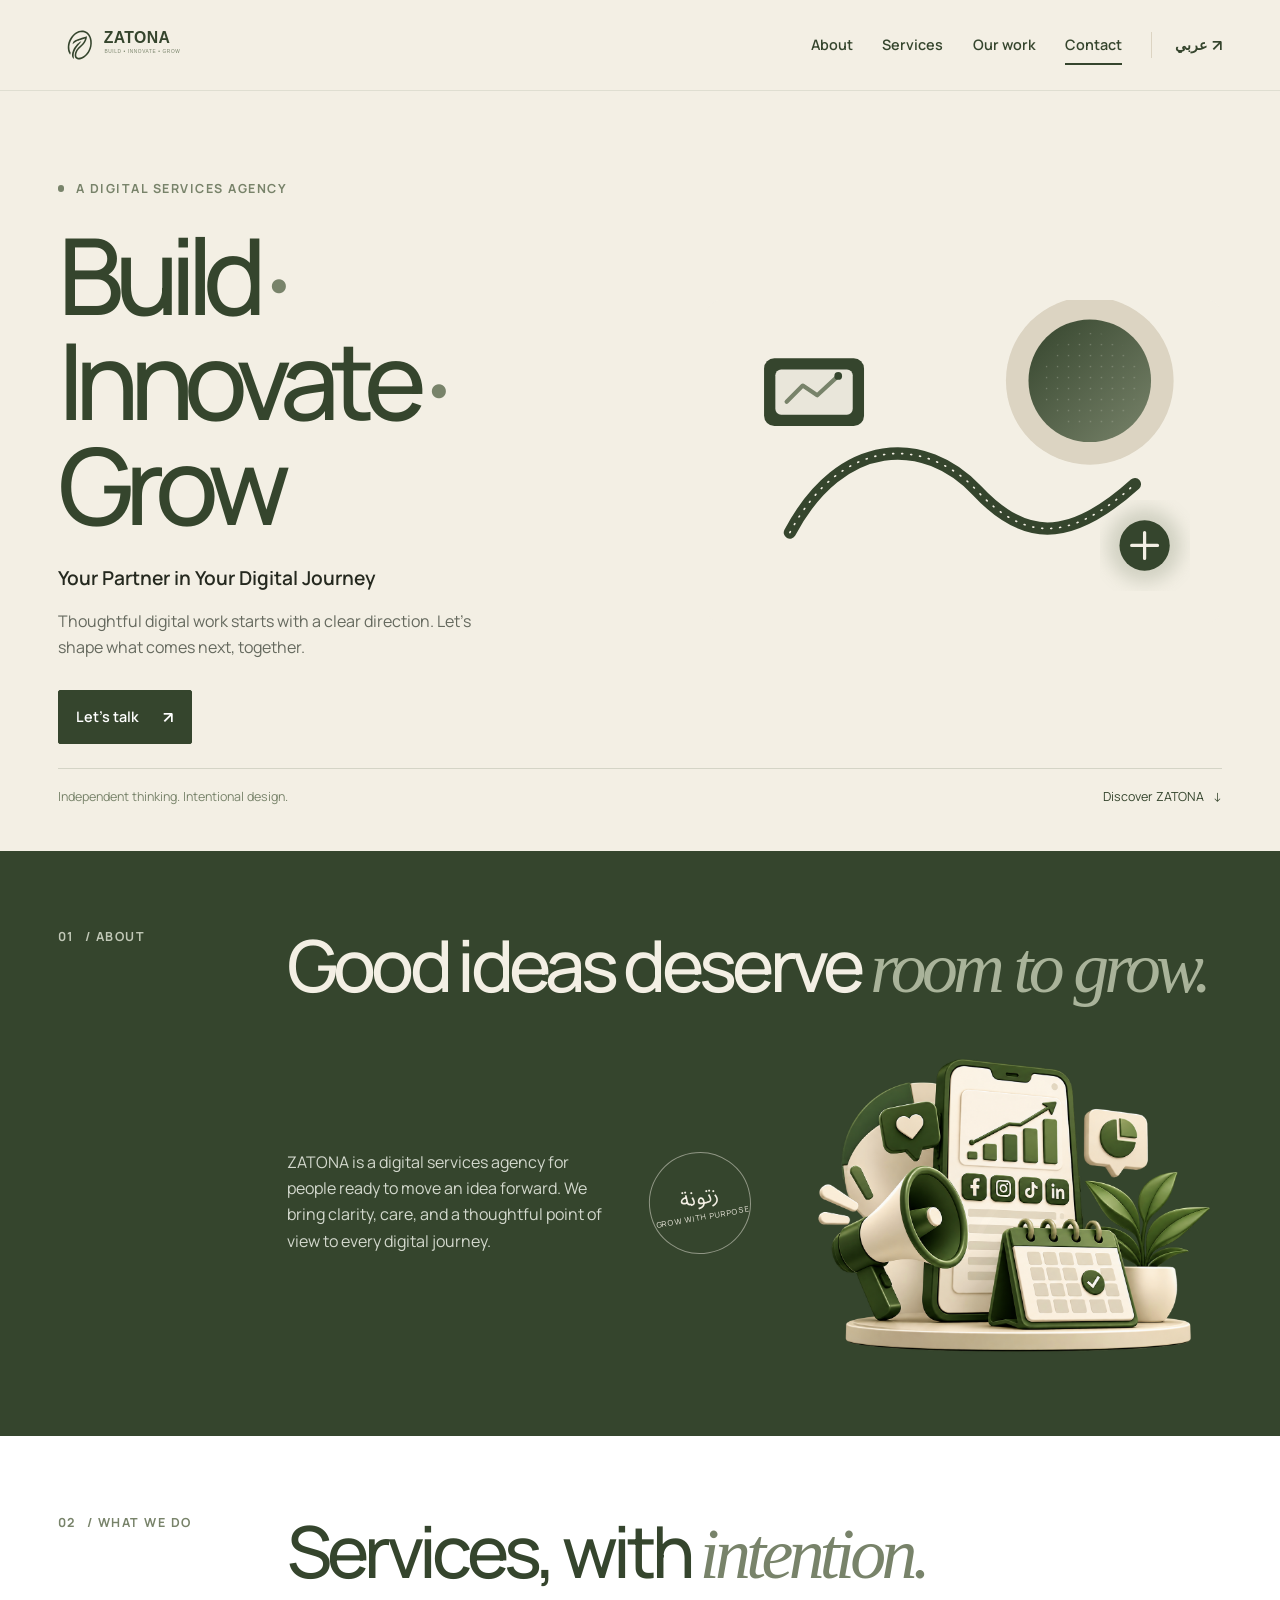
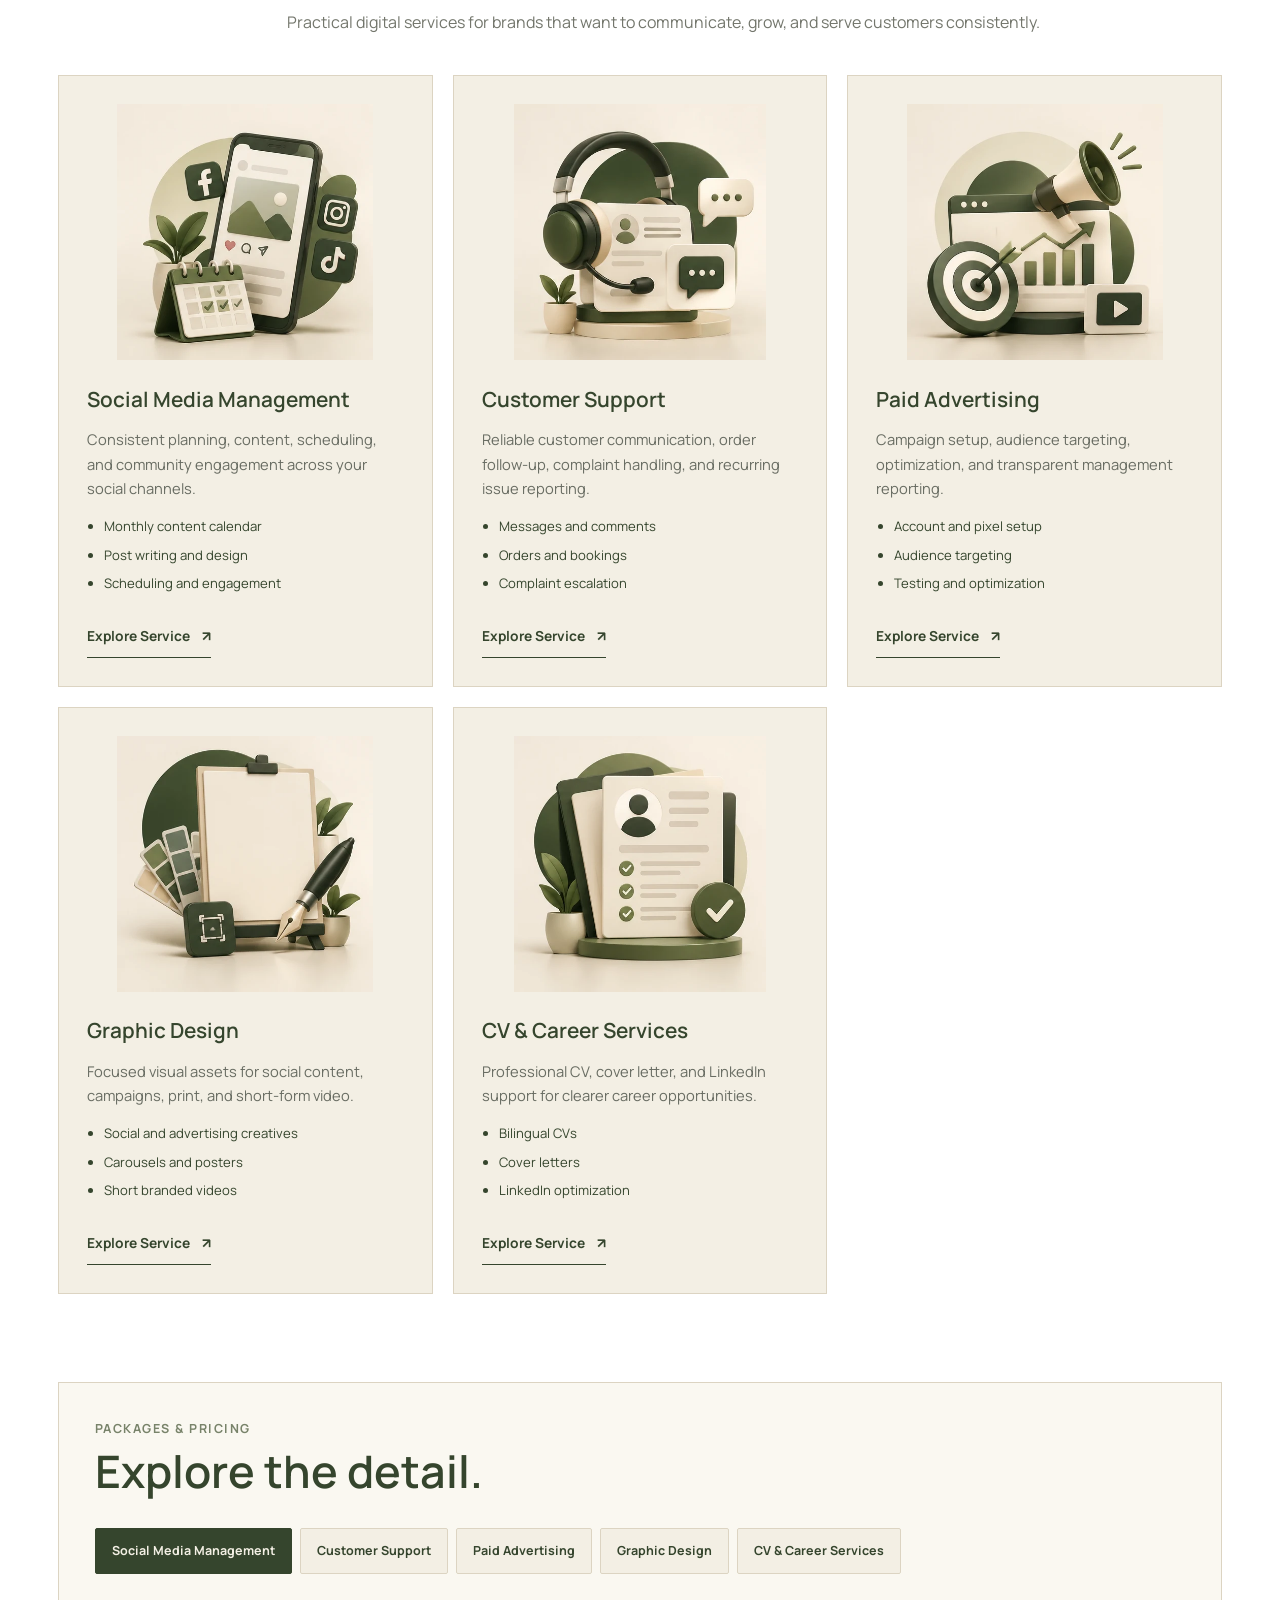
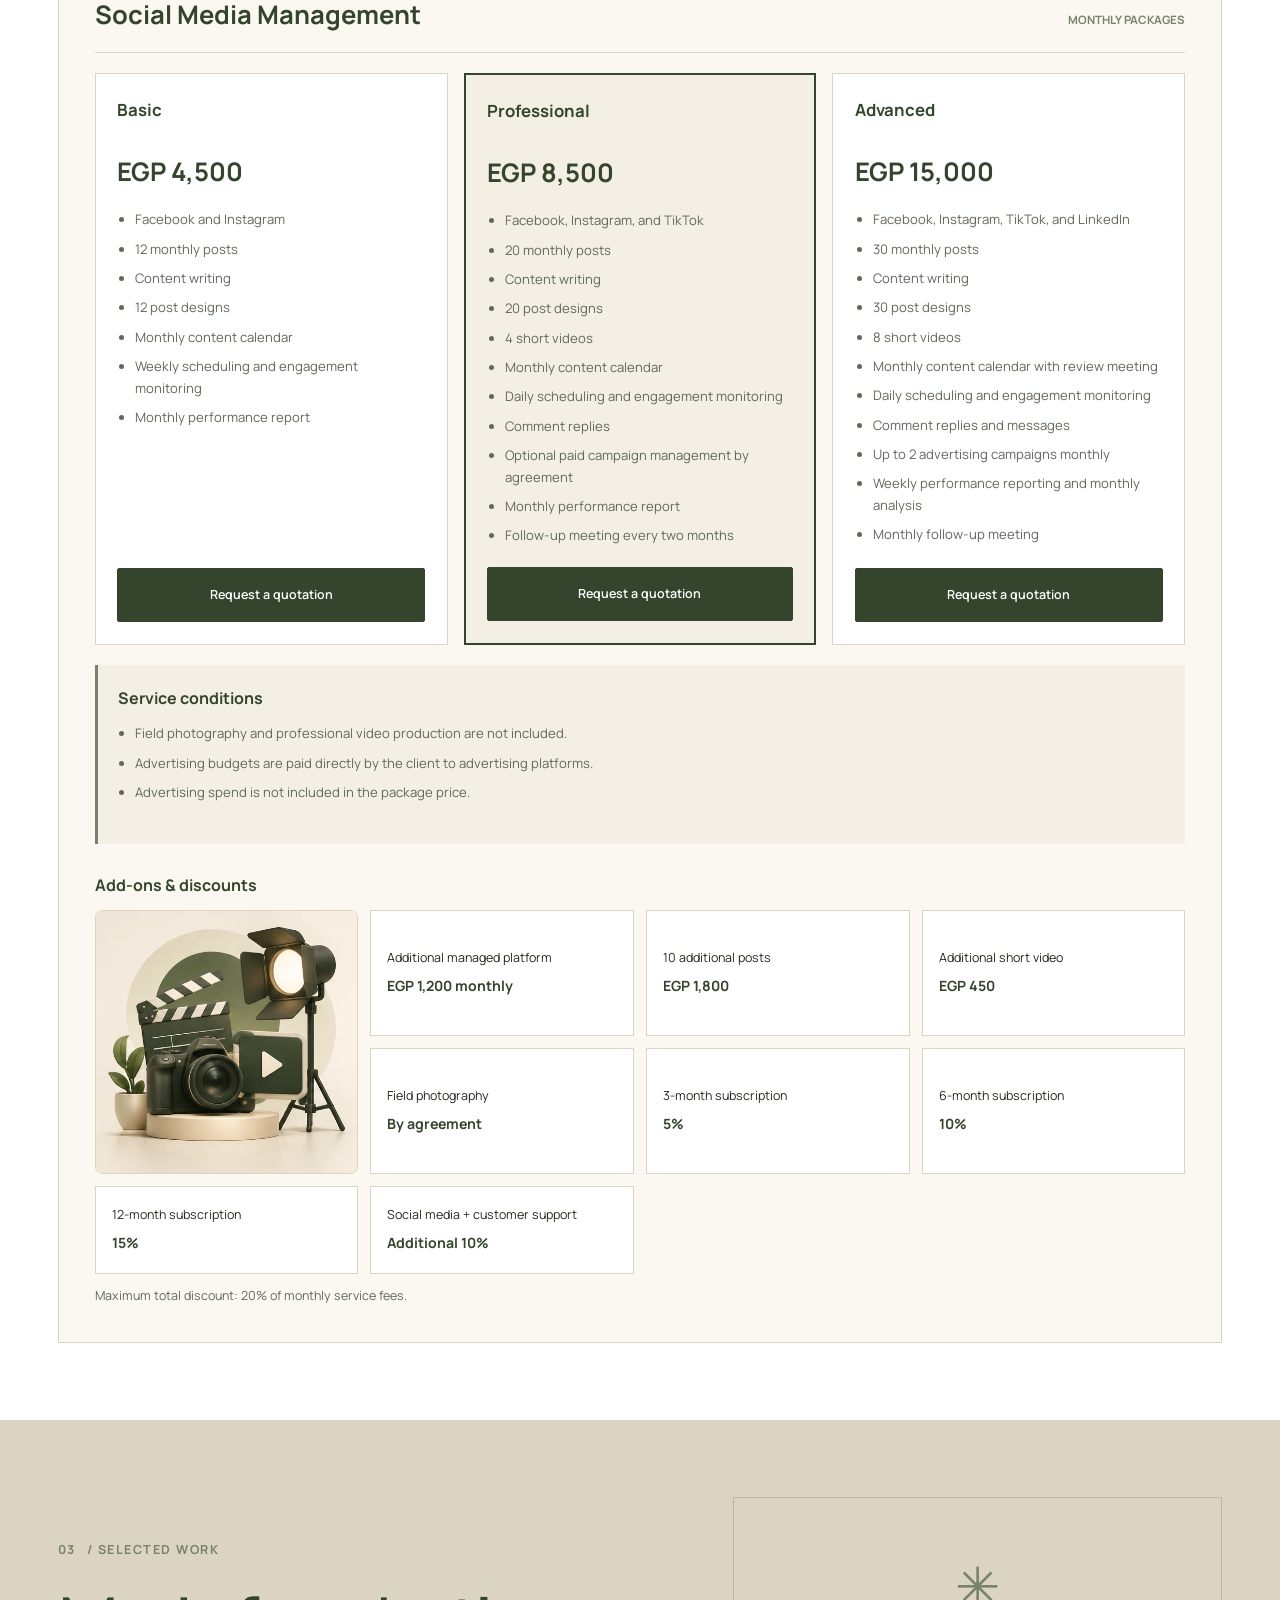
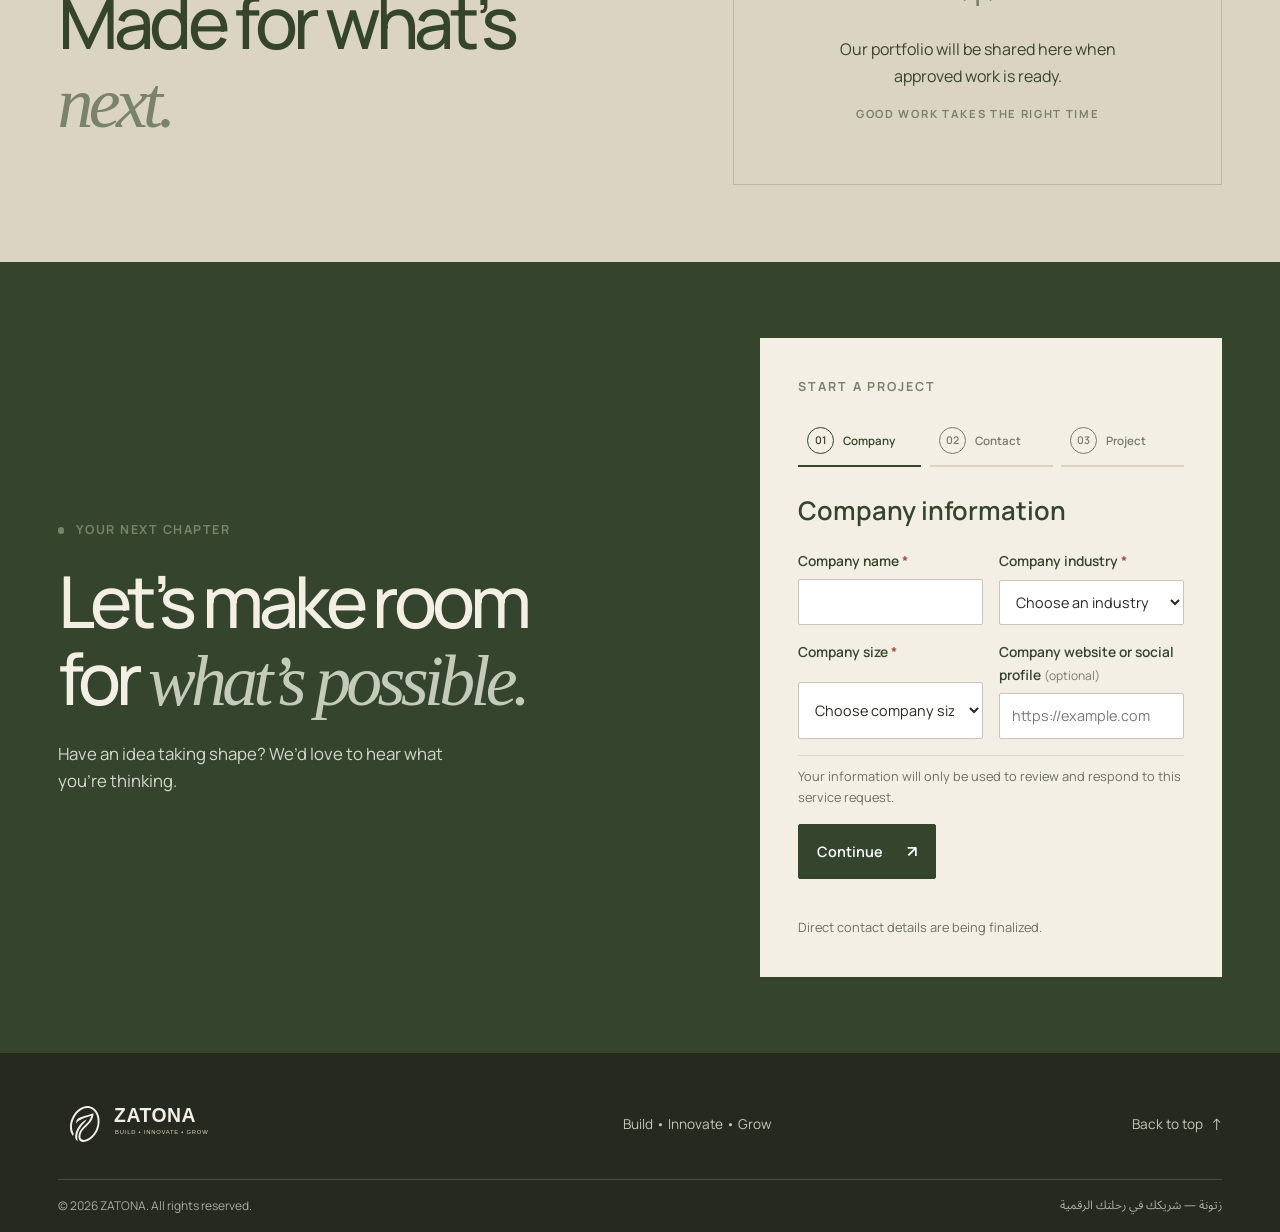
==== commit b385057a: "Add project report, Google Apps Script backend, and initial configuration - Created PROJECT_REPORT.m" ====
--- a/index.html
+++ b/index.html
@@ -18,6 +18,7 @@
     <link rel="icon" href="./assets/favicon/favicon.ico" sizes="any">
     <link rel="apple-touch-icon" href="./assets/favicon/apple-touch-icon.png">
     <link rel="stylesheet" href="./assets/css/styles.css">
+    <script src="./assets/js/config.js" defer></script>
     <script src="./assets/js/site-data.js" defer></script>
     <script src="./assets/js/main.js" defer></script>
   </head>
@@ -123,45 +124,153 @@
           </div>
           <div class="contact-card">
             <p class="contact-card-label">Start a project</p>
-            <form class="contact-form" data-contact-form method="post" novalidate>
-              <div class="form-row">
+            <ol class="request-progress" data-request-progress aria-label="Request form progress">
+              <li data-progress-step="1" aria-current="step"><span>01</span> Company</li>
+              <li data-progress-step="2"><span>02</span> Contact</li>
+              <li data-progress-step="3"><span>03</span> Project</li>
+            </ol>
+            <form class="contact-form request-form" data-request-form method="post" novalidate>
+              <fieldset class="request-step" data-form-step="1" aria-labelledby="request-step-title-1">
+                <legend class="visually-hidden">Company information</legend>
+                <h3 id="request-step-title-1">Company information</h3>
+                <div class="form-row">
+                  <div class="form-field">
+                    <label for="company-name">Company name <span aria-hidden="true">*</span></label>
+                    <input id="company-name" name="companyName" type="text" autocomplete="organization" maxlength="160" required aria-describedby="company-name-error">
+                    <small class="field-error" id="company-name-error" data-field-error="companyName"></small>
+                  </div>
+                  <div class="form-field">
+                    <label for="company-industry">Company industry <span aria-hidden="true">*</span></label>
+                    <select id="company-industry" name="companyIndustry" required aria-describedby="company-industry-error">
+                      <option value="" selected disabled>Choose an industry</option>
+                    </select>
+                    <small class="field-error" id="company-industry-error" data-field-error="companyIndustry"></small>
+                  </div>
+                </div>
+                <div class="form-row">
+                  <div class="form-field">
+                    <label for="company-size">Company size <span aria-hidden="true">*</span></label>
+                    <select id="company-size" name="companySize" required aria-describedby="company-size-error">
+                      <option value="" selected disabled>Choose company size</option>
+                    </select>
+                    <small class="field-error" id="company-size-error" data-field-error="companySize"></small>
+                  </div>
+                  <div class="form-field">
+                    <label for="company-website">Company website or social profile <span class="optional-label">(optional)</span></label>
+                    <input id="company-website" name="companyWebsite" type="url" inputmode="url" maxlength="500" placeholder="https://example.com" aria-describedby="company-website-error">
+                    <small class="field-error" id="company-website-error" data-field-error="companyWebsite"></small>
+                  </div>
+                </div>
+              </fieldset>
+
+              <fieldset class="request-step" data-form-step="2" aria-labelledby="request-step-title-2" hidden>
+                <legend class="visually-hidden">Contact person</legend>
+                <h3 id="request-step-title-2">Contact person</h3>
+                <div class="form-row">
+                  <div class="form-field">
+                    <label for="contact-person-name">Full name <span aria-hidden="true">*</span></label>
+                    <input id="contact-person-name" name="contactName" type="text" autocomplete="name" maxlength="120" required aria-describedby="contact-name-error">
+                    <small class="field-error" id="contact-name-error" data-field-error="contactName"></small>
+                  </div>
+                  <div class="form-field">
+                    <label for="contact-job-title">Job title <span aria-hidden="true">*</span></label>
+                    <select id="contact-job-title" name="jobTitle" required aria-describedby="job-title-error">
+                      <option value="" selected disabled>Choose a job title</option>
+                    </select>
+                    <small class="field-error" id="job-title-error" data-field-error="jobTitle"></small>
+                  </div>
+                </div>
+                <div class="form-row">
+                  <div class="form-field">
+                    <label for="contact-email">Email address <span aria-hidden="true">*</span></label>
+                    <input id="contact-email" name="email" type="email" autocomplete="email" maxlength="254" required aria-describedby="email-error">
+                    <small class="field-error" id="email-error" data-field-error="email"></small>
+                  </div>
+                  <div class="form-field">
+                    <label for="contact-phone">Phone number <span aria-hidden="true">*</span></label>
+                    <input id="contact-phone" name="phone" type="tel" autocomplete="tel" inputmode="tel" value="+20 " maxlength="32" required aria-describedby="phone-help phone-error">
+                    <small class="field-help" id="phone-help">Include your country calling code. You can change +20.</small>
+                    <small class="field-error" id="phone-error" data-field-error="phone"></small>
+                  </div>
+                </div>
+              </fieldset>
+
+              <fieldset class="request-step" data-form-step="3" aria-labelledby="request-step-title-3" hidden>
+                <legend class="visually-hidden">Project requirements</legend>
+                <h3 id="request-step-title-3">Project requirements</h3>
+                <div class="form-row">
+                  <div class="form-field">
+                    <label for="requested-service">Requested service <span aria-hidden="true">*</span></label>
+                    <select id="requested-service" name="requestedService" required aria-describedby="requested-service-error">
+                      <option value="" selected disabled>Choose a service</option>
+                    </select>
+                    <small class="field-error" id="requested-service-error" data-field-error="requestedService"></small>
+                  </div>
+                  <div class="form-field">
+                    <label for="requested-package">Requested package <span aria-hidden="true">*</span></label>
+                    <select id="requested-package" name="requestedPackage" required disabled aria-describedby="requested-package-error">
+                      <option value="" selected disabled>Select a service first</option>
+                    </select>
+                    <small class="field-error" id="requested-package-error" data-field-error="requestedPackage"></small>
+                  </div>
+                </div>
+                <div class="form-row">
+                  <div class="form-field">
+                    <label for="estimated-budget">Estimated service budget <span aria-hidden="true">*</span></label>
+                    <select id="estimated-budget" name="estimatedBudget" required aria-describedby="estimated-budget-error">
+                      <option value="" selected disabled>Choose a budget range</option>
+                    </select>
+                    <small class="field-error" id="estimated-budget-error" data-field-error="estimatedBudget"></small>
+                  </div>
+                  <div class="form-field" data-advertising-budget-field hidden>
+                    <label for="advertising-budget">Monthly advertising spend <span aria-hidden="true">*</span></label>
+                    <select id="advertising-budget" name="advertisingBudget" disabled aria-describedby="advertising-budget-help advertising-budget-error">
+                      <option value="" selected disabled>Choose an advertising budget</option>
+                    </select>
+                    <small class="field-help" id="advertising-budget-help">This is separate from ZATONA’s management fee.</small>
+                    <small class="field-error" id="advertising-budget-error" data-field-error="advertisingBudget"></small>
+                  </div>
+                </div>
                 <div class="form-field">
-                  <label for="contact-name">Full name <span aria-hidden="true">*</span></label>
-                  <input id="contact-name" name="name" type="text" autocomplete="name" minlength="2" maxlength="120" required>
-                </div>
-                <div class="form-field">
-                  <label for="contact-email">Email address <span aria-hidden="true">*</span></label>
-                  <input id="contact-email" name="email" type="email" autocomplete="email" maxlength="254" required>
-                </div>
+                  <label for="project-summary">Project summary <span aria-hidden="true">*</span></label>
+                  <textarea id="project-summary" name="projectSummary" rows="5" minlength="20" maxlength="2000" required aria-describedby="project-summary-help project-summary-count project-summary-error" placeholder="Tell us about your business, what you need, your current challenges, and the outcome you hope to achieve."></textarea>
+                  <div class="field-meta">
+                    <small class="field-help" id="project-summary-help">Please include your business, needs, current challenges, and desired outcome.</small>
+                    <small class="character-count" id="project-summary-count" data-character-count aria-live="polite">0 / 2,000</small>
+                  </div>
+                  <small class="field-error" id="project-summary-error" data-field-error="projectSummary"></small>
+                </div>
+              </fieldset>
+
+              <div class="honeypot-field" aria-hidden="true">
+                <label for="request-website">Leave this field empty</label>
+                <input id="request-website" name="honeypot" type="text" tabindex="-1" autocomplete="off">
               </div>
-              <div class="form-row">
-                <div class="form-field">
-                  <label for="service-interest">Service of interest <span aria-hidden="true">*</span></label>
-                  <select id="service-interest" name="service_interest" required>
-                    <option value="" selected disabled>Choose an option</option>
-                    <option value="discuss" data-discuss-option>I’m not sure yet — let’s discuss</option>
-                  </select>
-                </div>
-                <div class="form-field">
-                  <label for="project-budget">Project budget <span class="optional-label">(optional)</span></label>
-                  <input id="project-budget" name="budget" type="text" maxlength="100" placeholder="Share a range and currency, if known">
-                </div>
+              <input type="hidden" name="websiteLanguage" value="en">
+              <input type="hidden" name="submissionToken" data-submission-token>
+              <input type="hidden" name="responseNonce" data-response-nonce>
+              <input type="hidden" name="formStartedAt" data-form-started-at>
+              <input type="hidden" name="parentOrigin" data-parent-origin>
+
+              <p class="form-status" data-form-status role="status" aria-live="polite"></p>
+              <p class="form-note request-privacy">Your information will only be used to review and respond to this service request.</p>
+              <div class="request-actions">
+                <button class="button button-secondary request-back" type="button" data-request-back hidden>Back</button>
+                <button class="button button-primary request-next" type="button" data-request-next>Continue <span aria-hidden="true">↗</span></button>
+                <button class="button button-primary form-submit" type="submit" data-request-submit hidden>
+                  <span data-submit-label>Send request</span>
+                  <span class="form-submit-icon" aria-hidden="true">↗</span>
+                </button>
               </div>
-              <div class="form-field">
-                <label for="project-message">Project details <span aria-hidden="true">*</span></label>
-                <textarea id="project-message" name="message" rows="5" minlength="20" maxlength="5000" required></textarea>
-              </div>
-              <div class="honeypot-field" aria-hidden="true">
-                <label for="contact-website">Leave this field empty</label>
-                <input id="contact-website" name="_gotcha" type="text" tabindex="-1" autocomplete="off">
-              </div>
-              <button class="button button-primary form-submit" type="submit" disabled>
-                <span data-submit-label>Send project inquiry</span>
-                <span class="form-submit-icon" aria-hidden="true">↗</span>
-              </button>
-              <p class="form-status" data-form-status role="status" aria-live="polite"></p>
-              <p class="form-note">Form submissions will be enabled after the Formspree endpoint is configured.</p>
             </form>
+            <section class="request-success" data-request-success aria-live="polite" hidden>
+              <p class="eyebrow">Request received</p>
+              <h3 tabindex="-1">Thank you for reaching out.</h3>
+              <p>Your request is saved. The ZATONA team will review the details you shared.</p>
+              <p class="request-reference">Request ID <strong data-request-id></strong></p>
+              <button class="button button-primary" type="button" data-new-request>Start another request</button>
+            </section>
+            <iframe class="submission-frame" name="request-response-frame" title="Request submission response" aria-hidden="true" tabindex="-1"></iframe>
             <div class="contact-details" data-contact-details></div>
             <p class="contact-empty" data-contact-empty>Direct contact details are being finalized.</p>
             <div class="social-links" data-social-links aria-label="Social media"></div>
--- a/assets/css/styles.css
+++ b/assets/css/styles.css
@@ -23,6 +23,22 @@
   box-sizing: border-box;
 }
 
+[hidden] {
+  display: none !important;
+}
+
+.visually-hidden {
+  position: absolute;
+  width: 1px;
+  height: 1px;
+  padding: 0;
+  margin: -1px;
+  overflow: hidden;
+  clip: rect(0, 0, 0, 0);
+  white-space: nowrap;
+  border: 0;
+}
+
 html {
   scroll-behavior: smooth;
   scroll-padding-top: 6rem;
@@ -896,6 +912,67 @@
   letter-spacing: 0;
 }
 
+.request-progress {
+  display: grid;
+  grid-template-columns: repeat(3, minmax(0, 1fr));
+  gap: 0.55rem;
+  margin: 1.15rem 0 1.4rem;
+  padding: 0;
+  list-style: none;
+}
+
+.request-progress li {
+  display: flex;
+  min-width: 0;
+  align-items: center;
+  gap: 0.55rem;
+  padding: 0.7rem 0.55rem;
+  border-block-end: 2px solid var(--sand);
+  color: #777b70;
+  font-size: 0.72rem;
+  font-weight: 600;
+  transition: color 180ms ease, border-color 180ms ease;
+}
+
+.request-progress li span {
+  display: grid;
+  width: 1.7rem;
+  aspect-ratio: 1;
+  flex: 0 0 auto;
+  place-items: center;
+  border: 1px solid currentColor;
+  border-radius: 50%;
+  font-size: 0.66rem;
+}
+
+.request-progress li[aria-current="step"] {
+  border-color: var(--olive);
+  color: var(--olive);
+}
+
+.request-form {
+  gap: 1.1rem;
+}
+
+.request-step {
+  min-width: 0;
+  padding: 0;
+  margin: 0;
+  border: 0;
+}
+
+.request-step h3,
+.request-success h3 {
+  margin: 0 0 1.1rem;
+  color: var(--olive);
+  font-size: clamp(1.3rem, 2vw, 1.65rem);
+  font-weight: 600;
+}
+
+.request-step .form-row + .form-row {
+  margin-block-start: 1rem;
+}
+
 .contact-form {
   display: grid;
   gap: 1rem;
@@ -954,7 +1031,7 @@
   opacity: 1;
 }
 
-html[lang="ar"] .form-field input[type="email"] {
+.request-form :is(input[type="email"], input[type="tel"], input[type="url"]) {
   direction: ltr;
   text-align: start;
 }
@@ -971,6 +1048,75 @@
   border-color: #9c3d2e;
 }
 
+.field-help,
+.field-error,
+.character-count {
+  font-size: 0.72rem;
+  line-height: 1.5;
+}
+
+.field-help {
+  color: #6b7064;
+}
+
+.field-error {
+  min-height: 0;
+  color: #8d3428;
+}
+
+.field-error:empty {
+  display: none;
+}
+
+.field-meta {
+  display: flex;
+  align-items: flex-start;
+  justify-content: space-between;
+  gap: 0.75rem;
+}
+
+.character-count {
+  flex: 0 0 auto;
+  color: #6b7064;
+  font-variant-numeric: tabular-nums;
+}
+
+.request-privacy {
+  padding-block-start: 0.6rem;
+  border-block-start: 1px solid rgb(53 69 45 / 12%);
+}
+
+.request-actions {
+  display: flex;
+  flex-wrap: wrap;
+  align-items: center;
+  justify-content: space-between;
+  gap: 0.75rem;
+}
+
+.request-actions .button {
+  min-width: 8.5rem;
+  cursor: pointer;
+}
+
+.button-secondary {
+  color: var(--olive);
+  background: transparent;
+}
+
+.button-secondary:hover {
+  background: rgb(53 69 45 / 7%);
+  transform: translateY(-2px);
+  box-shadow: 0 0.45rem 1rem rgb(37 41 31 / 9%);
+}
+
+.request-actions .button:disabled {
+  cursor: wait;
+  opacity: 0.65;
+  transform: none;
+  box-shadow: none;
+}
+
 .form-submit {
   width: fit-content;
   min-width: 13rem;
@@ -1003,6 +1149,50 @@
 
 .form-status[data-state="error"] {
   color: #8d3428;
+}
+
+.form-status[data-state="loading"] {
+  color: var(--olive-soft);
+}
+
+.request-success {
+  display: grid;
+  justify-items: start;
+  gap: 0.85rem;
+  padding: clamp(1.25rem, 3vw, 2rem);
+  border: 1px solid var(--sand);
+  background: var(--white);
+}
+
+.request-success .eyebrow,
+.request-reference {
+  margin: 0;
+}
+
+.request-success > p:not(.eyebrow, .request-reference) {
+  margin: 0;
+  color: #62685b;
+}
+
+.request-reference {
+  color: var(--olive);
+}
+
+.request-reference strong {
+  display: block;
+  margin-block-start: 0.2rem;
+  font-size: 1.2rem;
+  overflow-wrap: anywhere;
+}
+
+.submission-frame {
+  position: absolute;
+  width: 1px;
+  height: 1px;
+  border: 0;
+  overflow: hidden;
+  clip: rect(0, 0, 0, 0);
+  white-space: nowrap;
 }
 
 .form-note,
@@ -1162,6 +1352,10 @@
   .work-panel {
     grid-template-columns: 1fr 0.9fr;
     gap: 2rem;
+  }
+
+  .contact-grid {
+    grid-template-columns: 1fr;
   }
 }
 
@@ -1380,6 +1574,27 @@
     grid-template-columns: 1fr;
   }
 
+  .request-progress {
+    gap: 0.35rem;
+    margin-block-end: 1.1rem;
+  }
+
+  .request-progress li {
+    flex-direction: column;
+    align-items: flex-start;
+    gap: 0.35rem;
+    padding: 0.55rem 0.25rem;
+    font-size: 0.66rem;
+  }
+
+  .request-step .form-row + .form-row {
+    margin-block-start: 0.85rem;
+  }
+
+  .request-actions .button {
+    flex: 1 1 auto;
+  }
+
   .form-submit {
     width: 100%;
   }
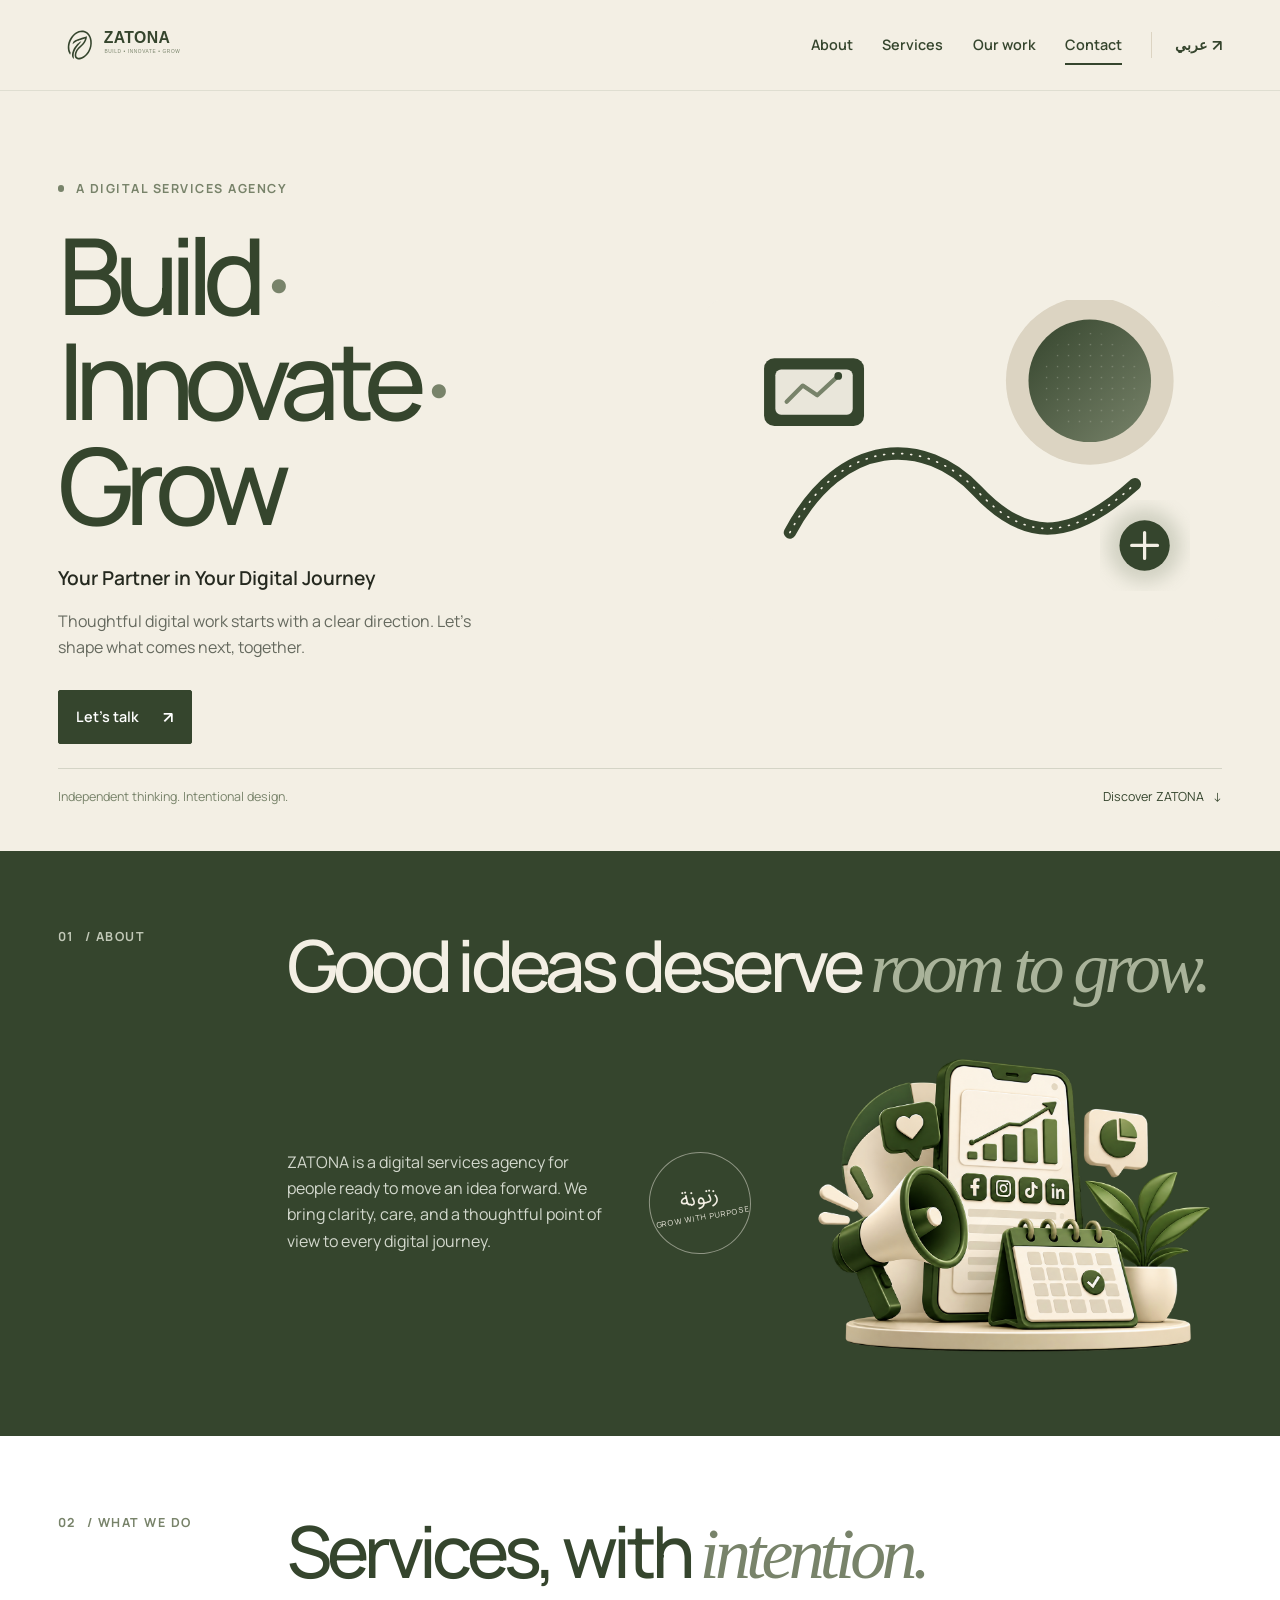
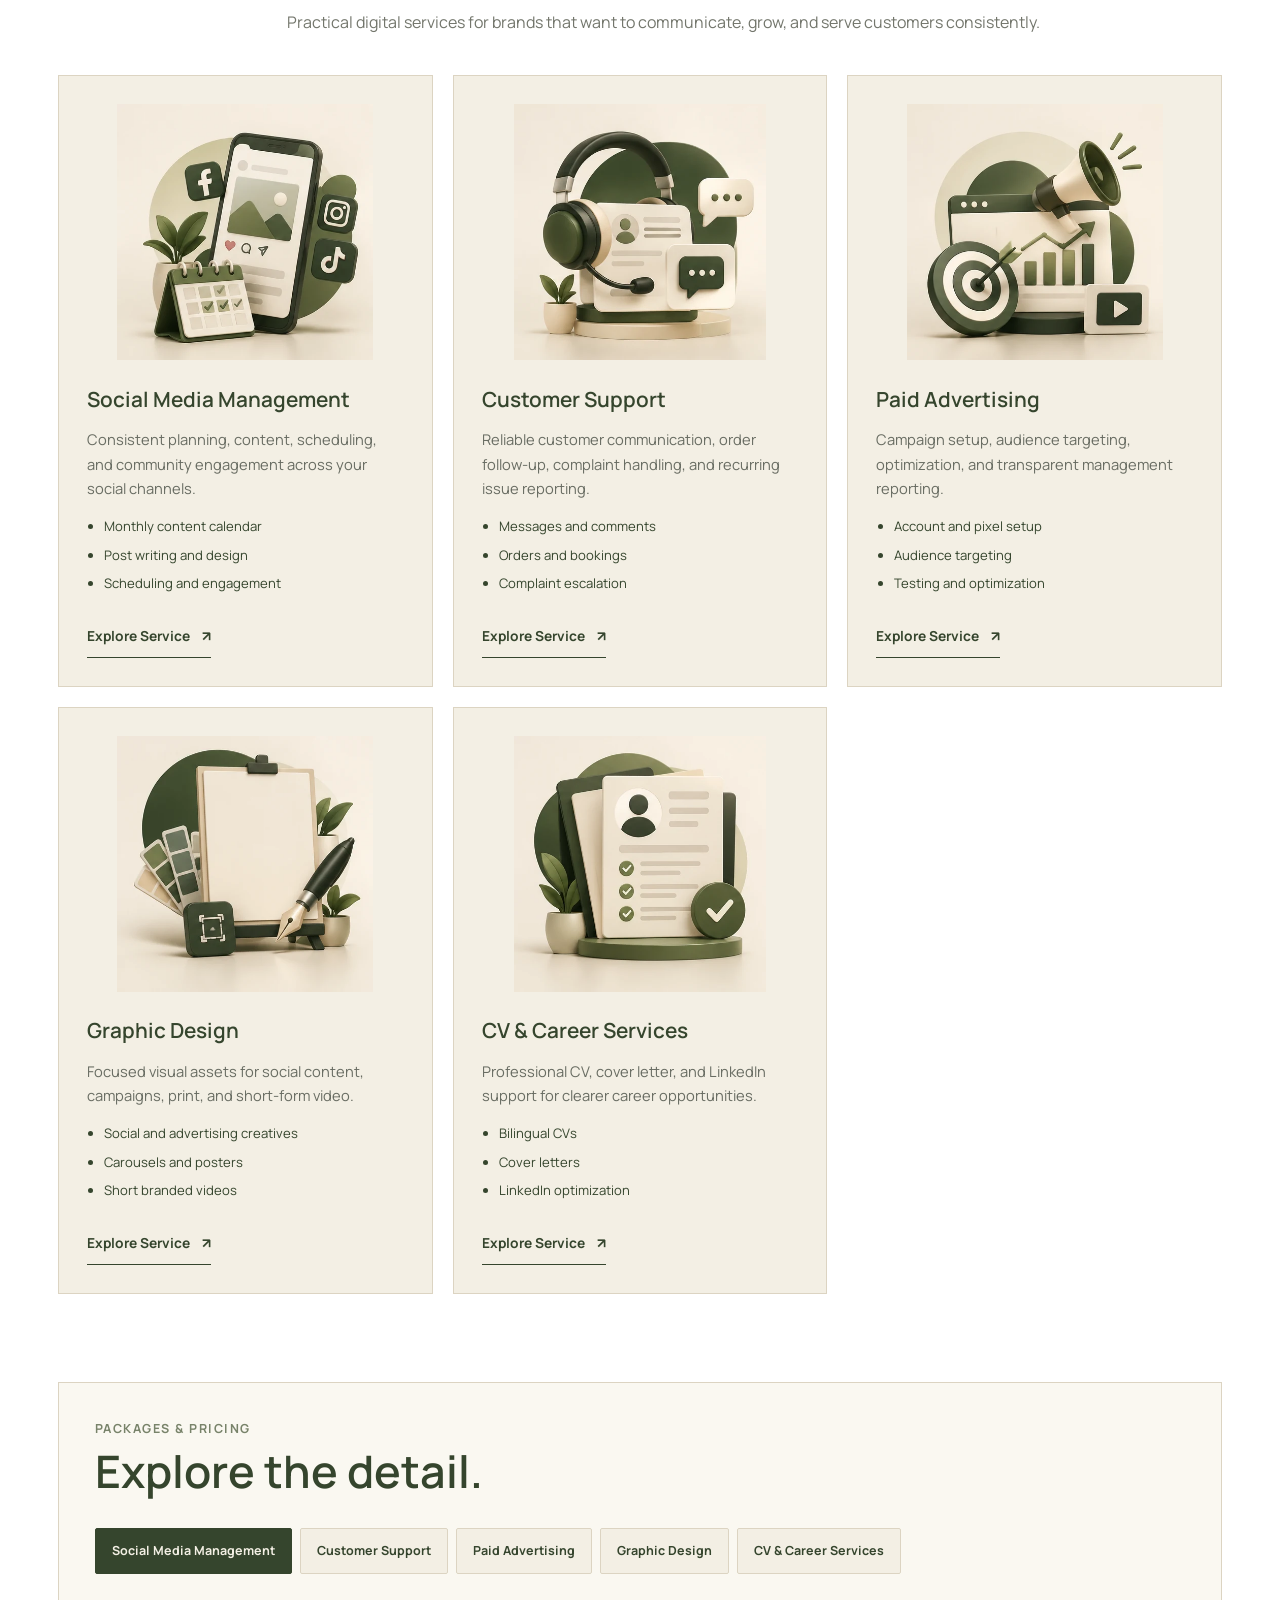
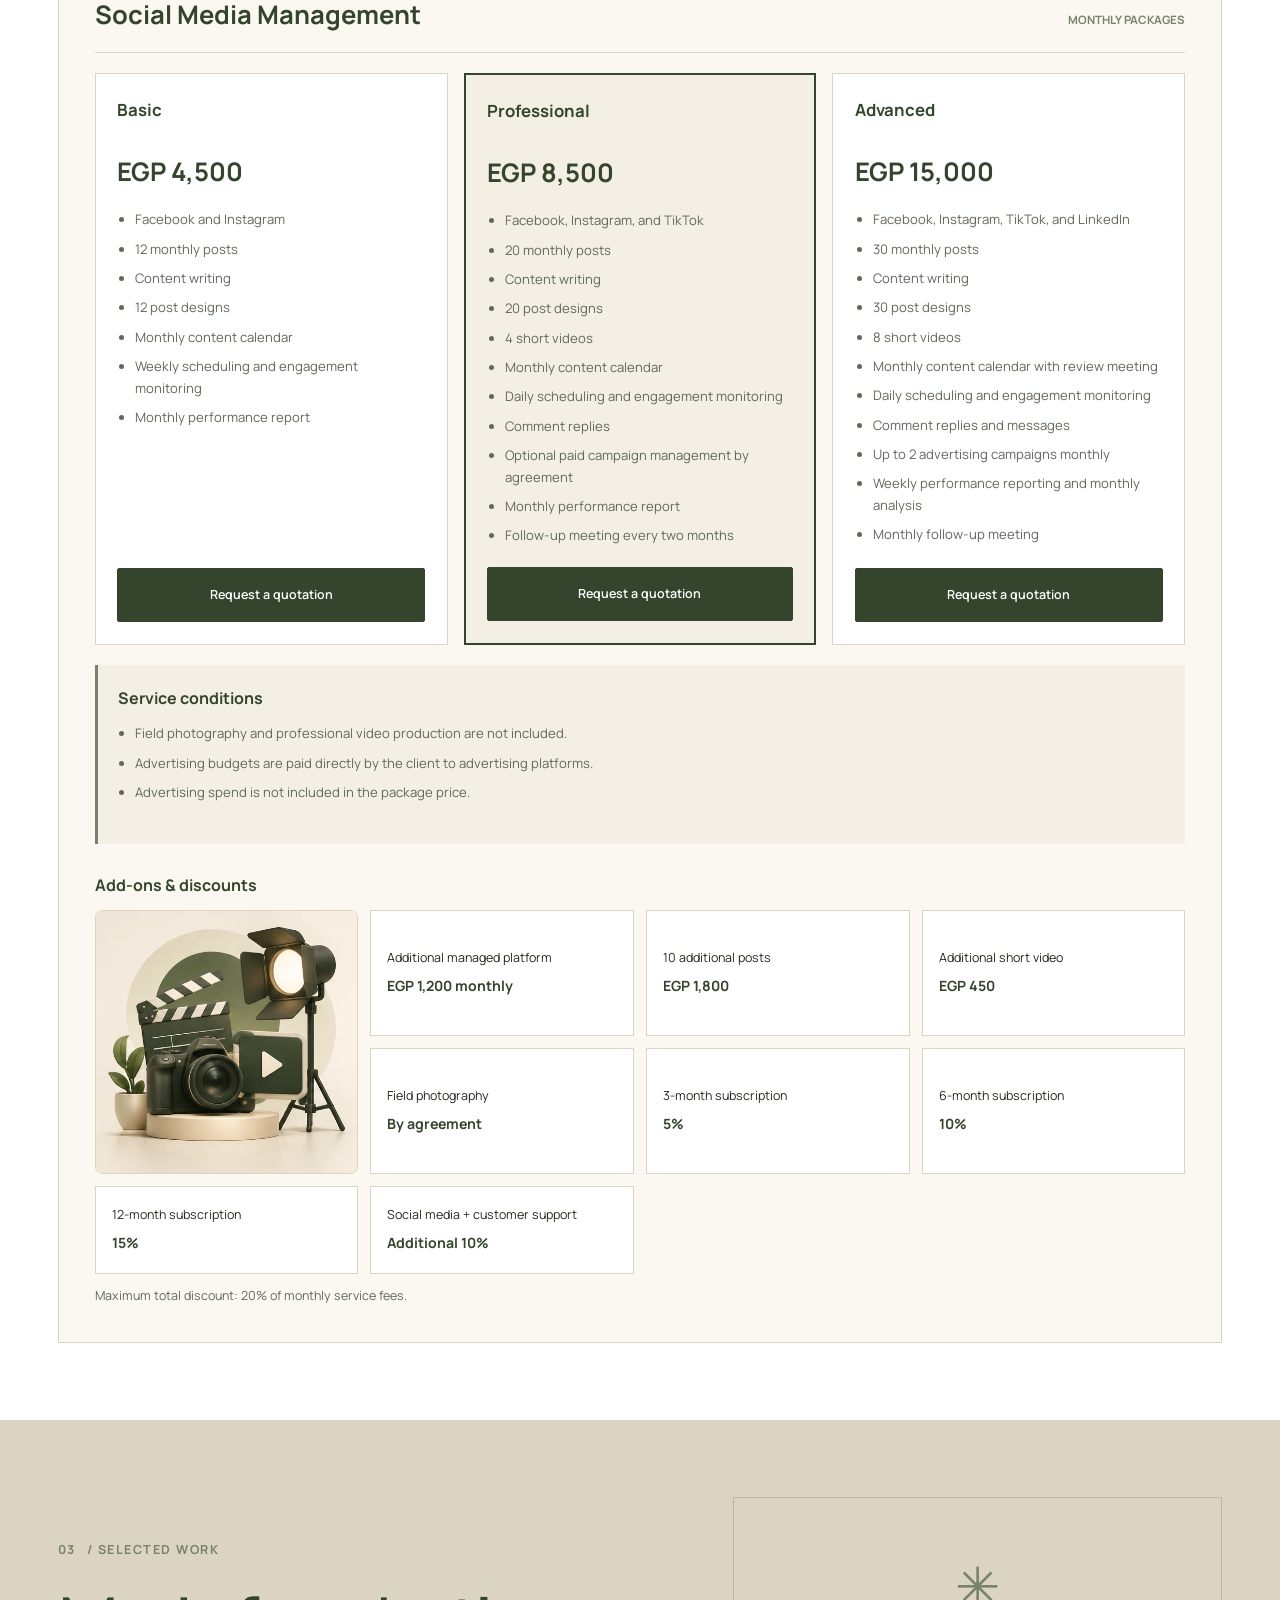
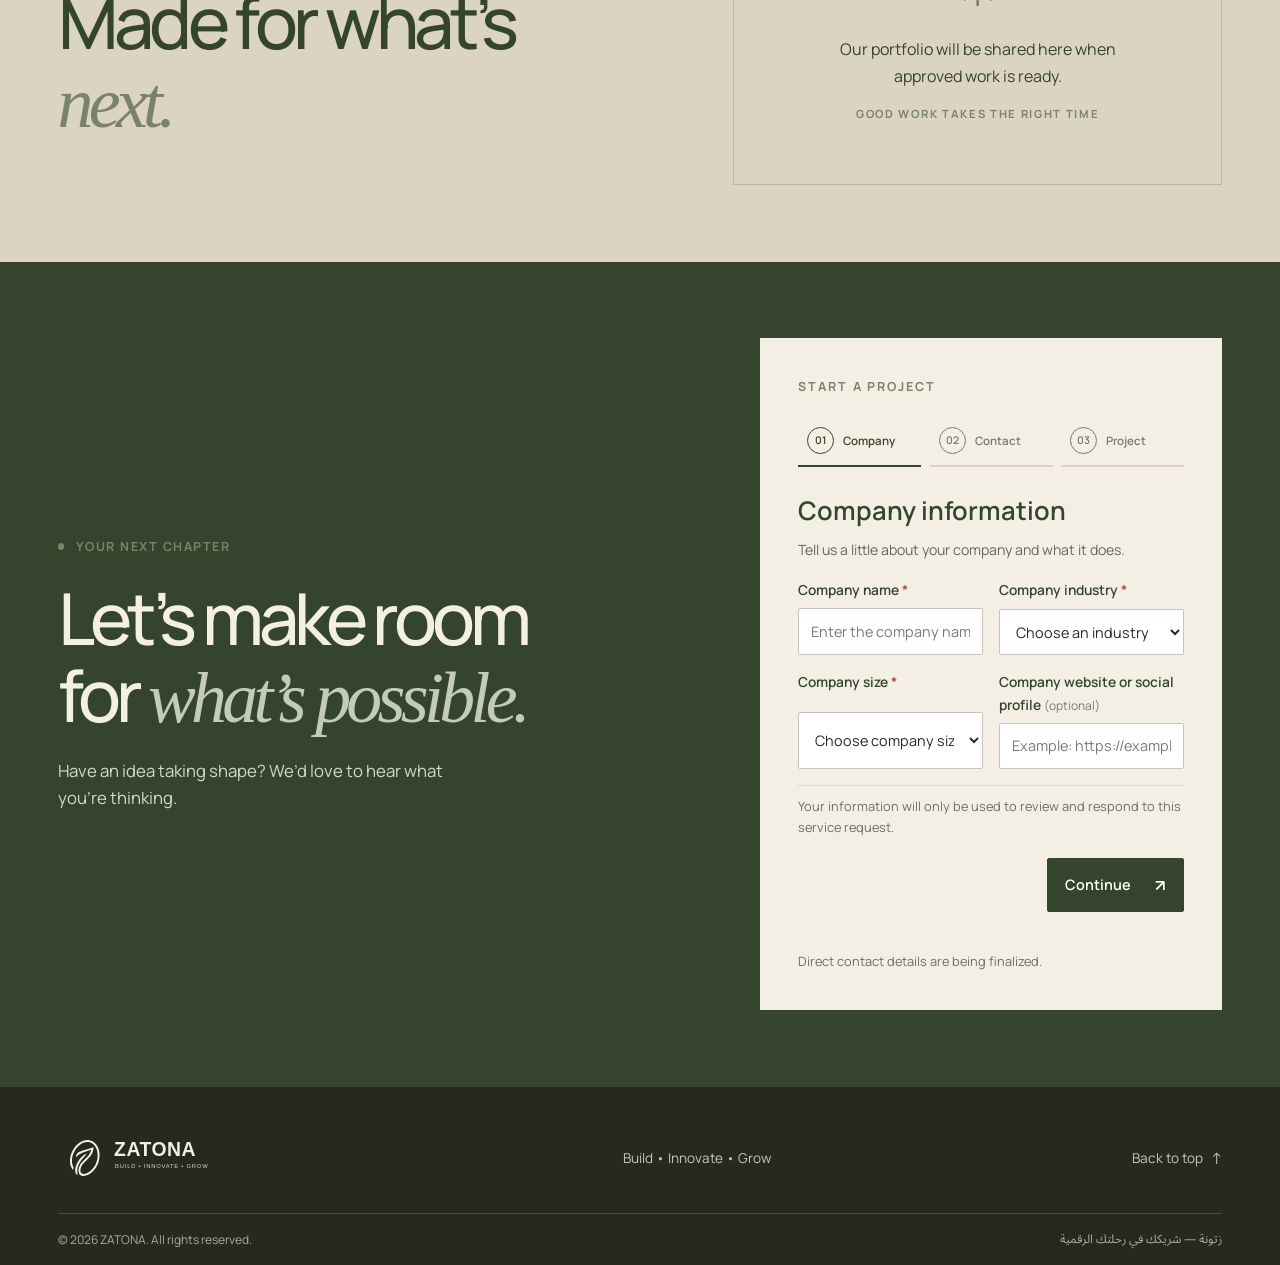
==== commit 37b7e1cf: "Enhance request form with improved descriptions, placeholders, and validation messages for better us" ====
--- a/index.html
+++ b/index.html
@@ -133,10 +133,11 @@
               <fieldset class="request-step" data-form-step="1" aria-labelledby="request-step-title-1">
                 <legend class="visually-hidden">Company information</legend>
                 <h3 id="request-step-title-1">Company information</h3>
+                <p class="request-step-description">Tell us a little about your company and what it does.</p>
                 <div class="form-row">
                   <div class="form-field">
                     <label for="company-name">Company name <span aria-hidden="true">*</span></label>
-                    <input id="company-name" name="companyName" type="text" autocomplete="organization" maxlength="160" required aria-describedby="company-name-error">
+                    <input id="company-name" name="companyName" type="text" autocomplete="organization" maxlength="160" placeholder="Enter the company name" required aria-describedby="company-name-error">
                     <small class="field-error" id="company-name-error" data-field-error="companyName"></small>
                   </div>
                   <div class="form-field">
@@ -166,10 +167,11 @@
               <fieldset class="request-step" data-form-step="2" aria-labelledby="request-step-title-2" hidden>
                 <legend class="visually-hidden">Contact person</legend>
                 <h3 id="request-step-title-2">Contact person</h3>
+                <p class="request-step-description">Share the best way to reach the person responsible for this request.</p>
                 <div class="form-row">
                   <div class="form-field">
                     <label for="contact-person-name">Full name <span aria-hidden="true">*</span></label>
-                    <input id="contact-person-name" name="contactName" type="text" autocomplete="name" maxlength="120" required aria-describedby="contact-name-error">
+                    <input id="contact-person-name" name="contactName" type="text" autocomplete="name" maxlength="120" placeholder="Enter your full name" required aria-describedby="contact-name-error">
                     <small class="field-error" id="contact-name-error" data-field-error="contactName"></small>
                   </div>
                   <div class="form-field">
@@ -183,12 +185,12 @@
                 <div class="form-row">
                   <div class="form-field">
                     <label for="contact-email">Email address <span aria-hidden="true">*</span></label>
-                    <input id="contact-email" name="email" type="email" autocomplete="email" maxlength="254" required aria-describedby="email-error">
+                    <input id="contact-email" name="email" type="email" autocomplete="email" maxlength="254" placeholder="name@example.com" required aria-describedby="email-error">
                     <small class="field-error" id="email-error" data-field-error="email"></small>
                   </div>
                   <div class="form-field">
                     <label for="contact-phone">Phone number <span aria-hidden="true">*</span></label>
-                    <input id="contact-phone" name="phone" type="tel" autocomplete="tel" inputmode="tel" value="+20 " maxlength="32" required aria-describedby="phone-help phone-error">
+                    <input id="contact-phone" name="phone" type="tel" autocomplete="tel" inputmode="tel" value="+20 " maxlength="32" placeholder="Include your country calling code" required aria-describedby="phone-help phone-error">
                     <small class="field-help" id="phone-help">Include your country calling code. You can change +20.</small>
                     <small class="field-error" id="phone-error" data-field-error="phone"></small>
                   </div>
@@ -198,6 +200,7 @@
               <fieldset class="request-step" data-form-step="3" aria-labelledby="request-step-title-3" hidden>
                 <legend class="visually-hidden">Project requirements</legend>
                 <h3 id="request-step-title-3">Project requirements</h3>
+                <p class="request-step-description">Choose the service you need and describe the result you are looking for.</p>
                 <div class="form-row">
                   <div class="form-field">
                     <label for="requested-service">Requested service <span aria-hidden="true">*</span></label>
--- a/assets/css/styles.css
+++ b/assets/css/styles.css
@@ -969,6 +969,14 @@
   font-weight: 600;
 }
 
+.request-step-description {
+  max-width: 44ch;
+  margin: -0.65rem 0 1.1rem;
+  color: #62685b;
+  font-size: 0.88rem;
+  line-height: 1.6;
+}
+
 .request-step .form-row + .form-row {
   margin-block-start: 1rem;
 }
@@ -1092,11 +1100,17 @@
   align-items: center;
   justify-content: space-between;
   gap: 0.75rem;
+  margin-block-start: 0.25rem;
 }
 
 .request-actions .button {
   min-width: 8.5rem;
   cursor: pointer;
+}
+
+.request-next,
+.request-actions .form-submit {
+  margin-inline-start: auto;
 }
 
 .button-secondary {
@@ -1592,11 +1606,13 @@
   }
 
   .request-actions .button {
-    flex: 1 1 auto;
+    flex: 1 1 0;
+    min-width: 0;
   }
 
   .form-submit {
-    width: 100%;
+    width: auto;
+    min-width: 0;
   }
 
   .footer-main,
@@ -1616,6 +1632,22 @@
   .footer-bottom {
     flex-direction: column;
     gap: 0.4rem;
+  }
+}
+
+@media (max-width: 420px) {
+  .request-actions {
+    display: grid;
+    grid-template-columns: 1fr;
+  }
+
+  .request-actions .button {
+    width: 100%;
+  }
+
+  .request-next,
+  .request-actions .form-submit {
+    margin-inline-start: 0;
   }
 }
 
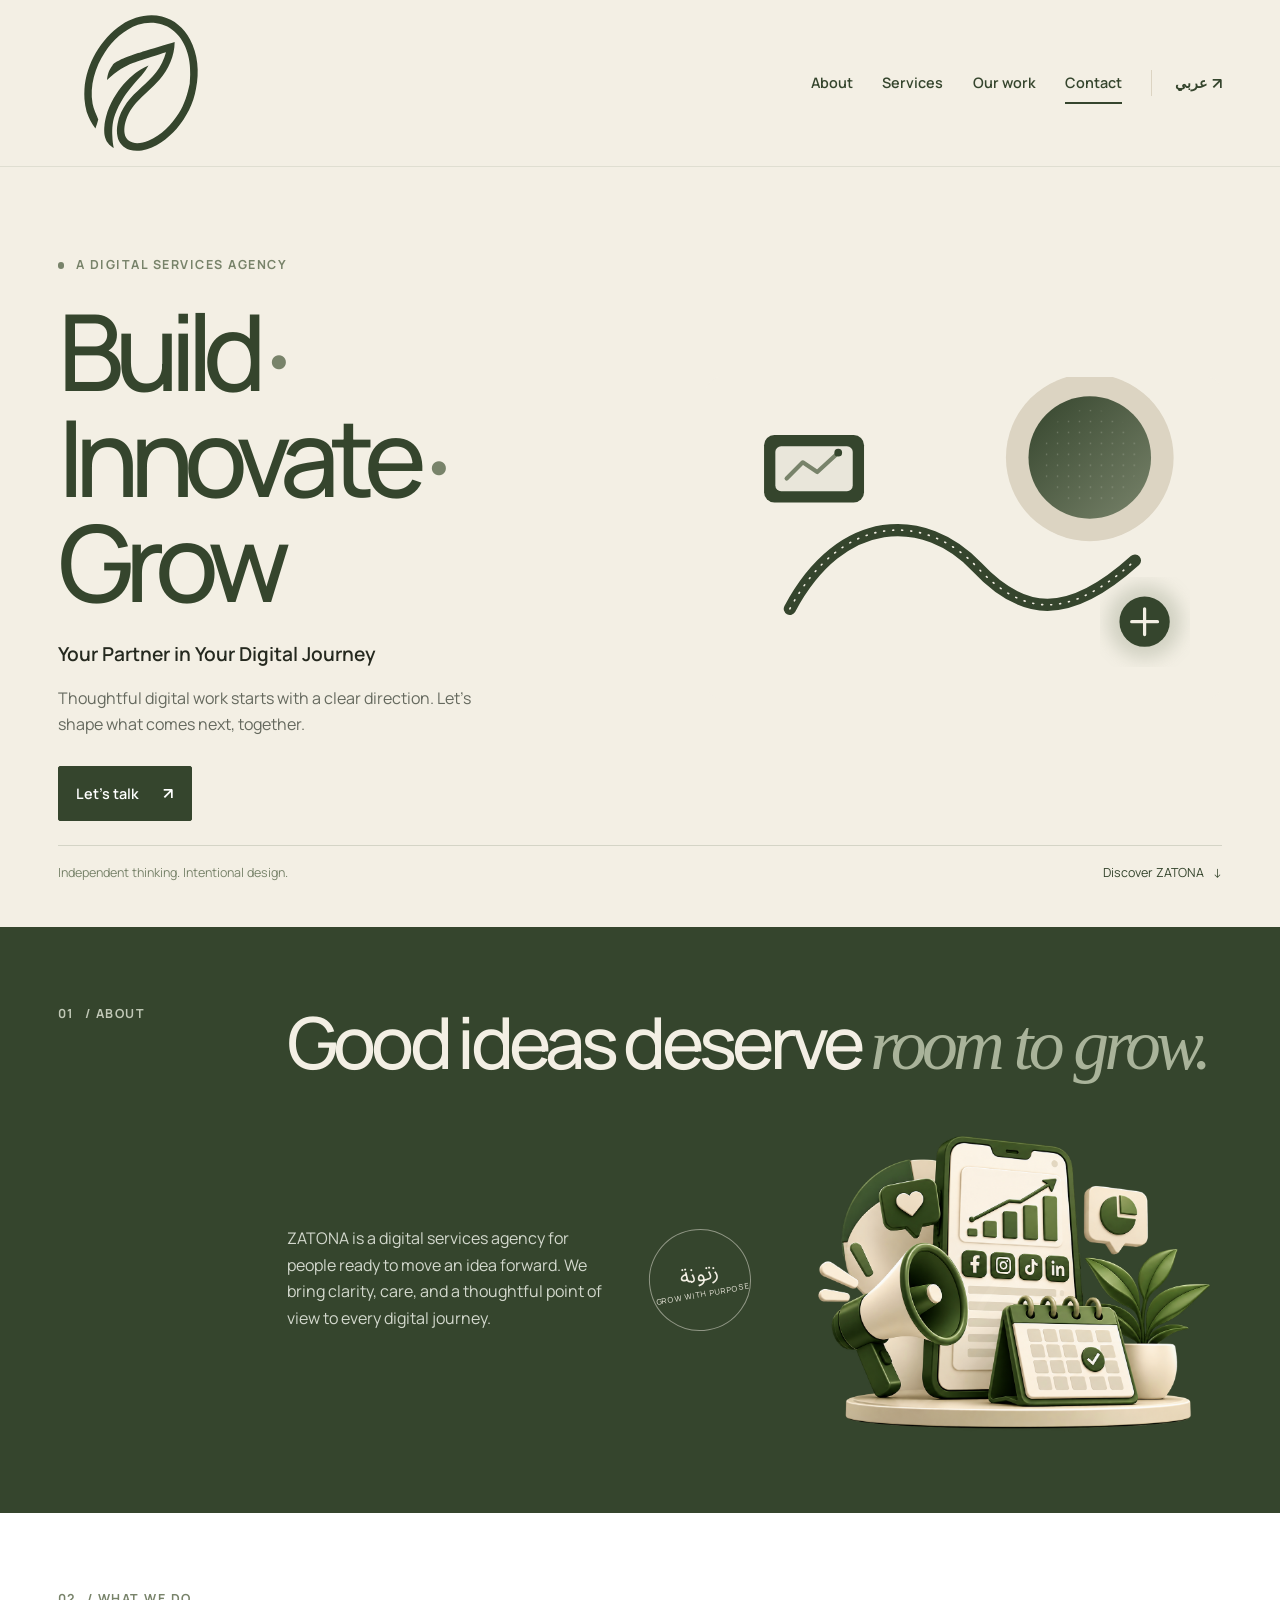
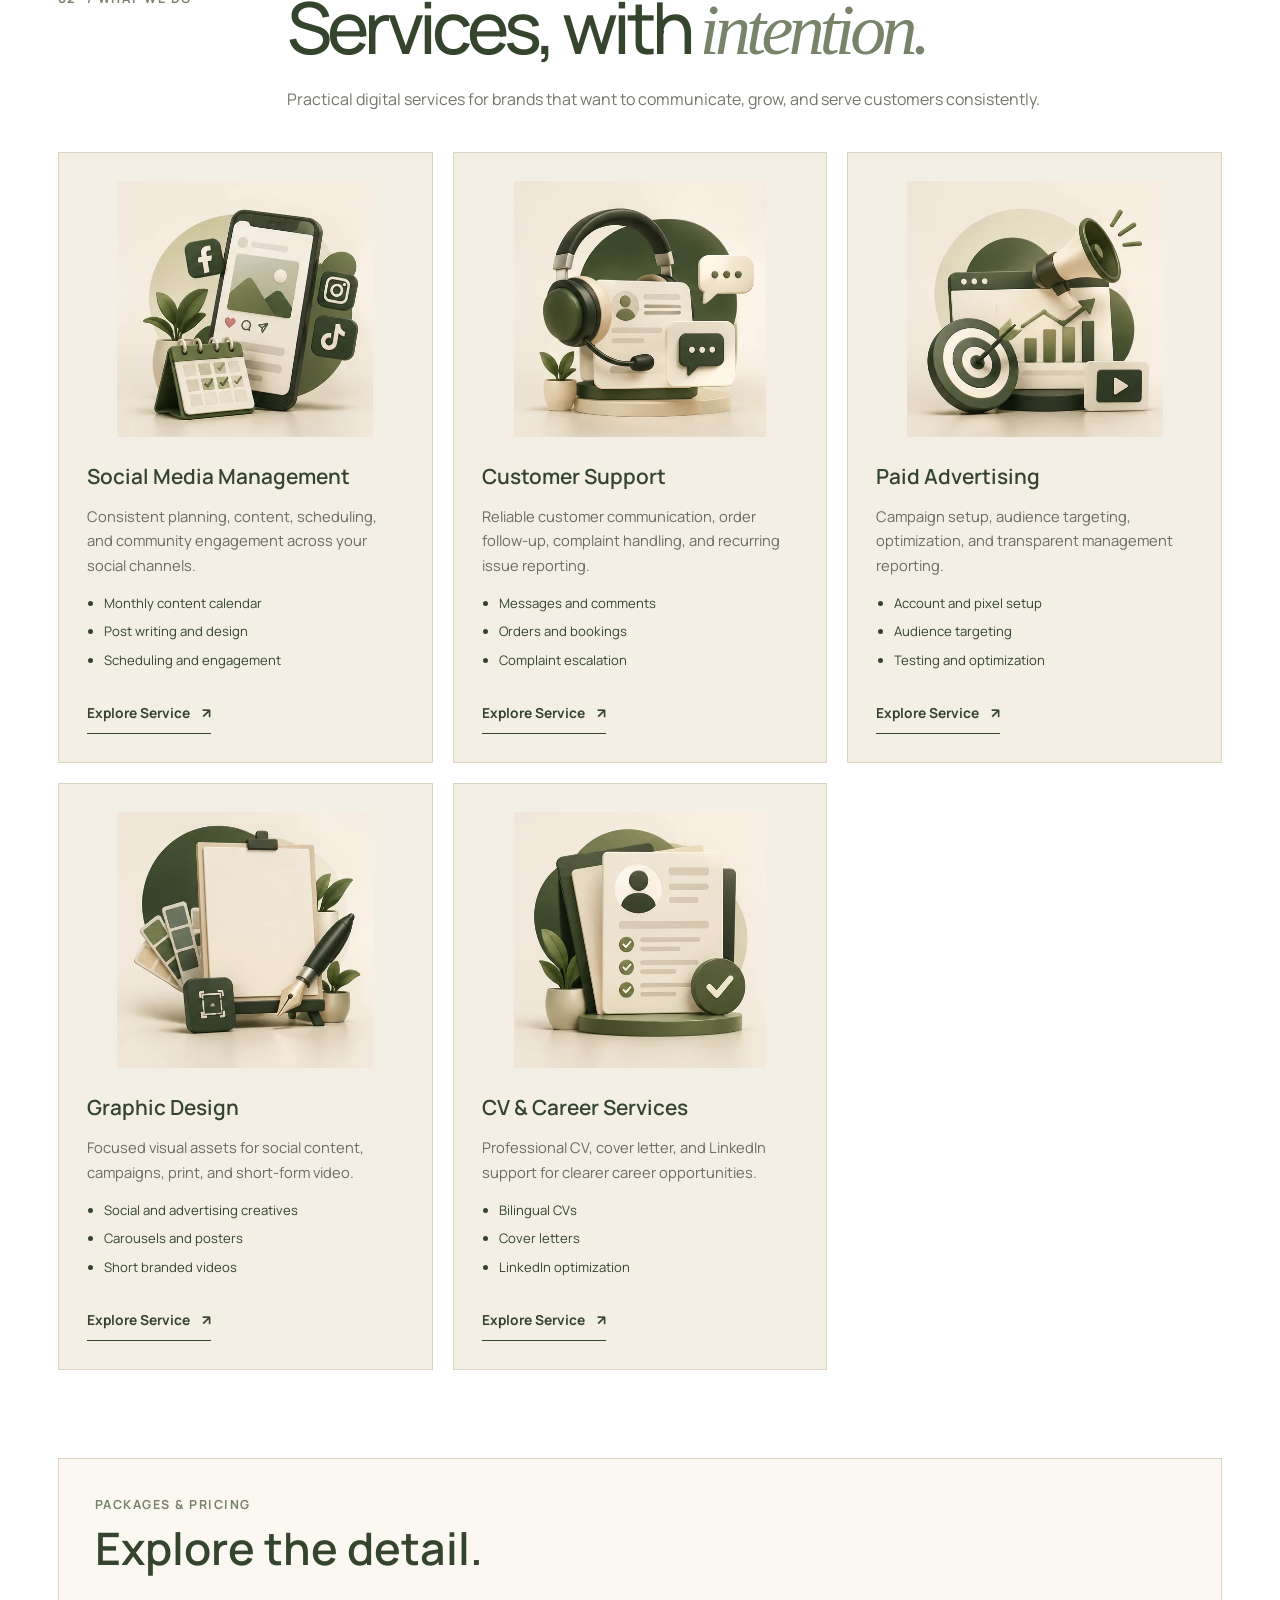
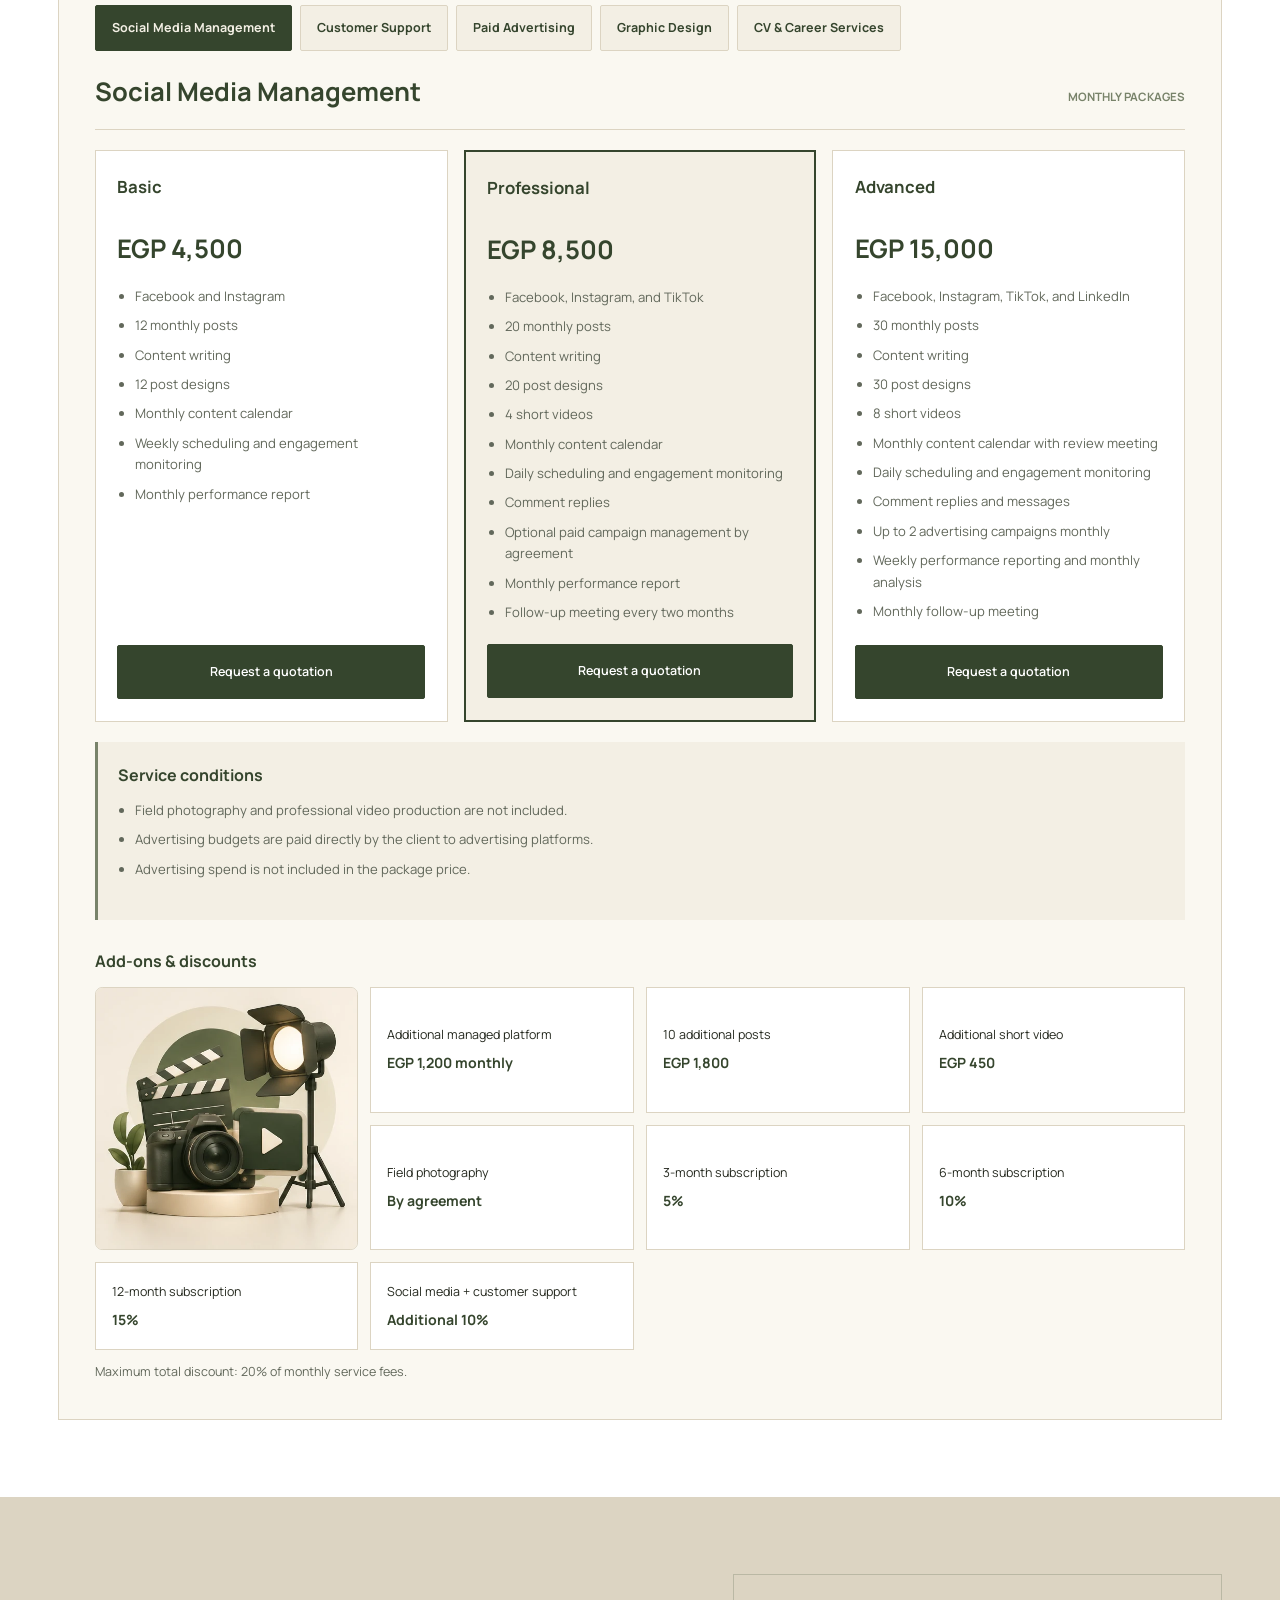
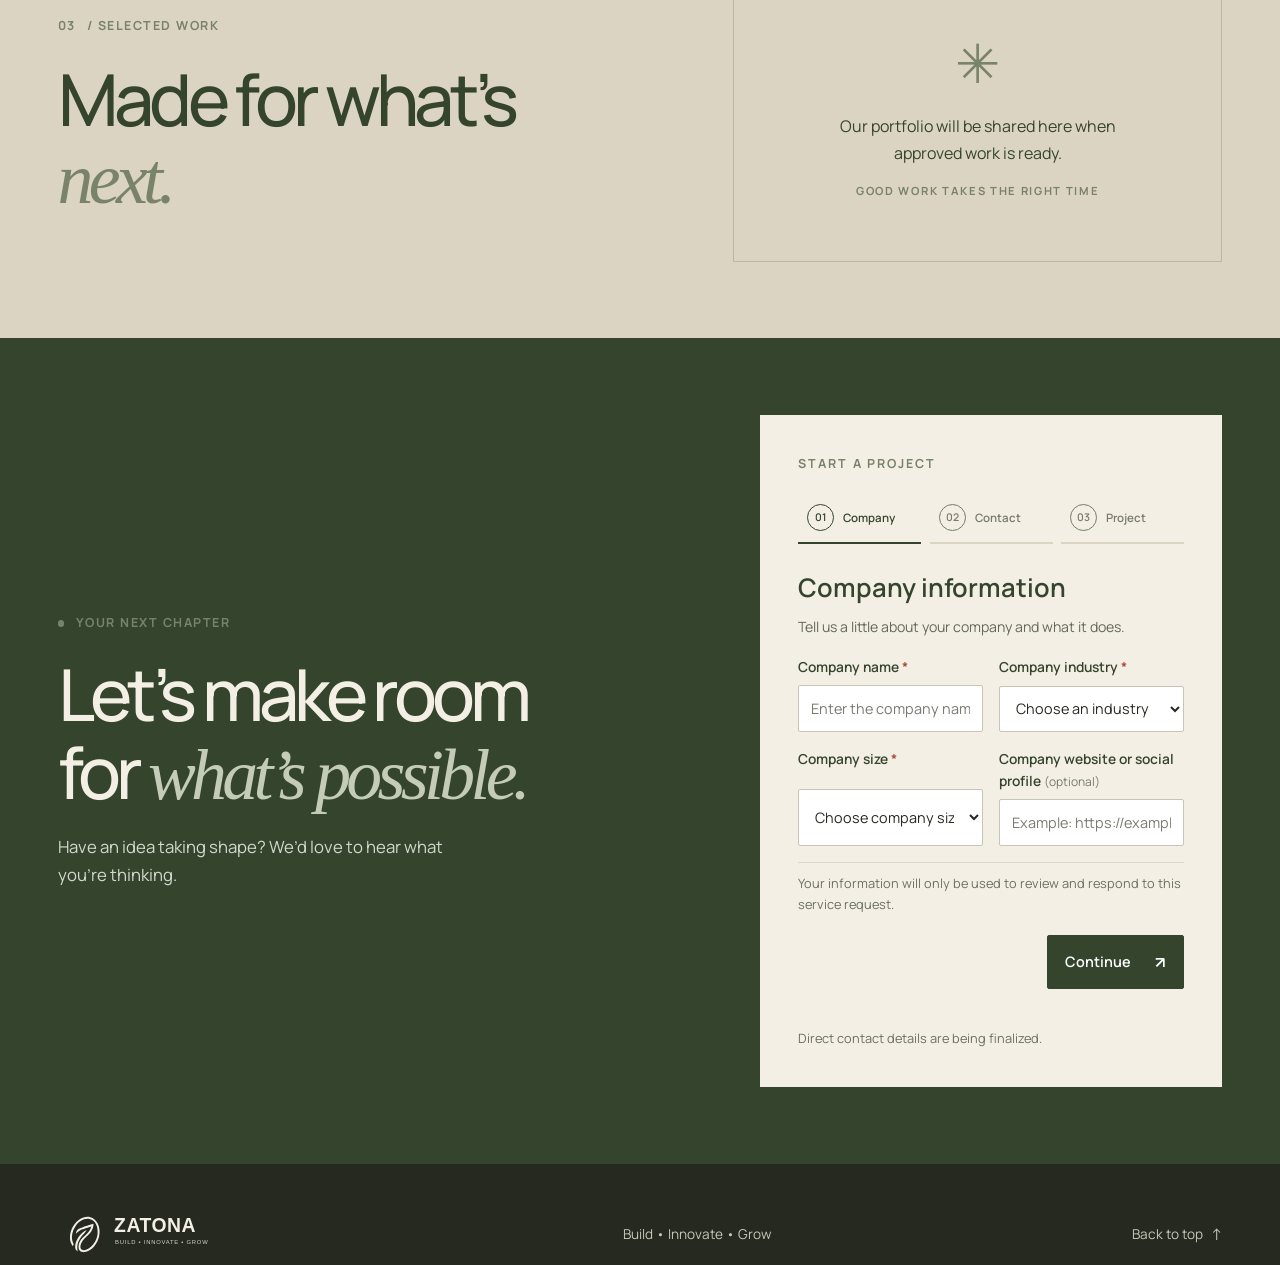
==== commit d54e7ab5: "Bust cached form integration scripts Co-authored-by: Copilot <223556219+Copilot@users.noreply.github" ====
--- a/index.html
+++ b/index.html
@@ -18,9 +18,9 @@
     <link rel="icon" href="./assets/favicon/favicon.ico" sizes="any">
     <link rel="apple-touch-icon" href="./assets/favicon/apple-touch-icon.png">
     <link rel="stylesheet" href="./assets/css/styles.css">
-    <script src="./assets/js/config.js" defer></script>
-    <script src="./assets/js/site-data.js" defer></script>
-    <script src="./assets/js/main.js" defer></script>
+    <script src="./assets/js/config.js?v=37a9992" defer></script>
+    <script src="./assets/js/site-data.js?v=37a9992" defer></script>
+    <script src="./assets/js/main.js?v=37a9992" defer></script>
   </head>
   <body>
     <a class="skip-link" href="#main">Skip to content</a>
@@ -247,13 +247,9 @@
 
               <div class="honeypot-field" aria-hidden="true">
                 <label for="request-website">Leave this field empty</label>
-                <input id="request-website" name="honeypot" type="text" tabindex="-1" autocomplete="off">
+                <input id="request-website" name="website" type="text" tabindex="-1" autocomplete="off">
               </div>
-              <input type="hidden" name="websiteLanguage" value="en">
               <input type="hidden" name="submissionToken" data-submission-token>
-              <input type="hidden" name="responseNonce" data-response-nonce>
-              <input type="hidden" name="formStartedAt" data-form-started-at>
-              <input type="hidden" name="parentOrigin" data-parent-origin>
 
               <p class="form-status" data-form-status role="status" aria-live="polite"></p>
               <p class="form-note request-privacy">Your information will only be used to review and respond to this service request.</p>
@@ -273,7 +269,6 @@
               <p class="request-reference">Request ID <strong data-request-id></strong></p>
               <button class="button button-primary" type="button" data-new-request>Start another request</button>
             </section>
-            <iframe class="submission-frame" name="request-response-frame" title="Request submission response" aria-hidden="true" tabindex="-1"></iframe>
             <div class="contact-details" data-contact-details></div>
             <p class="contact-empty" data-contact-empty>Direct contact details are being finalized.</p>
             <div class="social-links" data-social-links aria-label="Social media"></div>
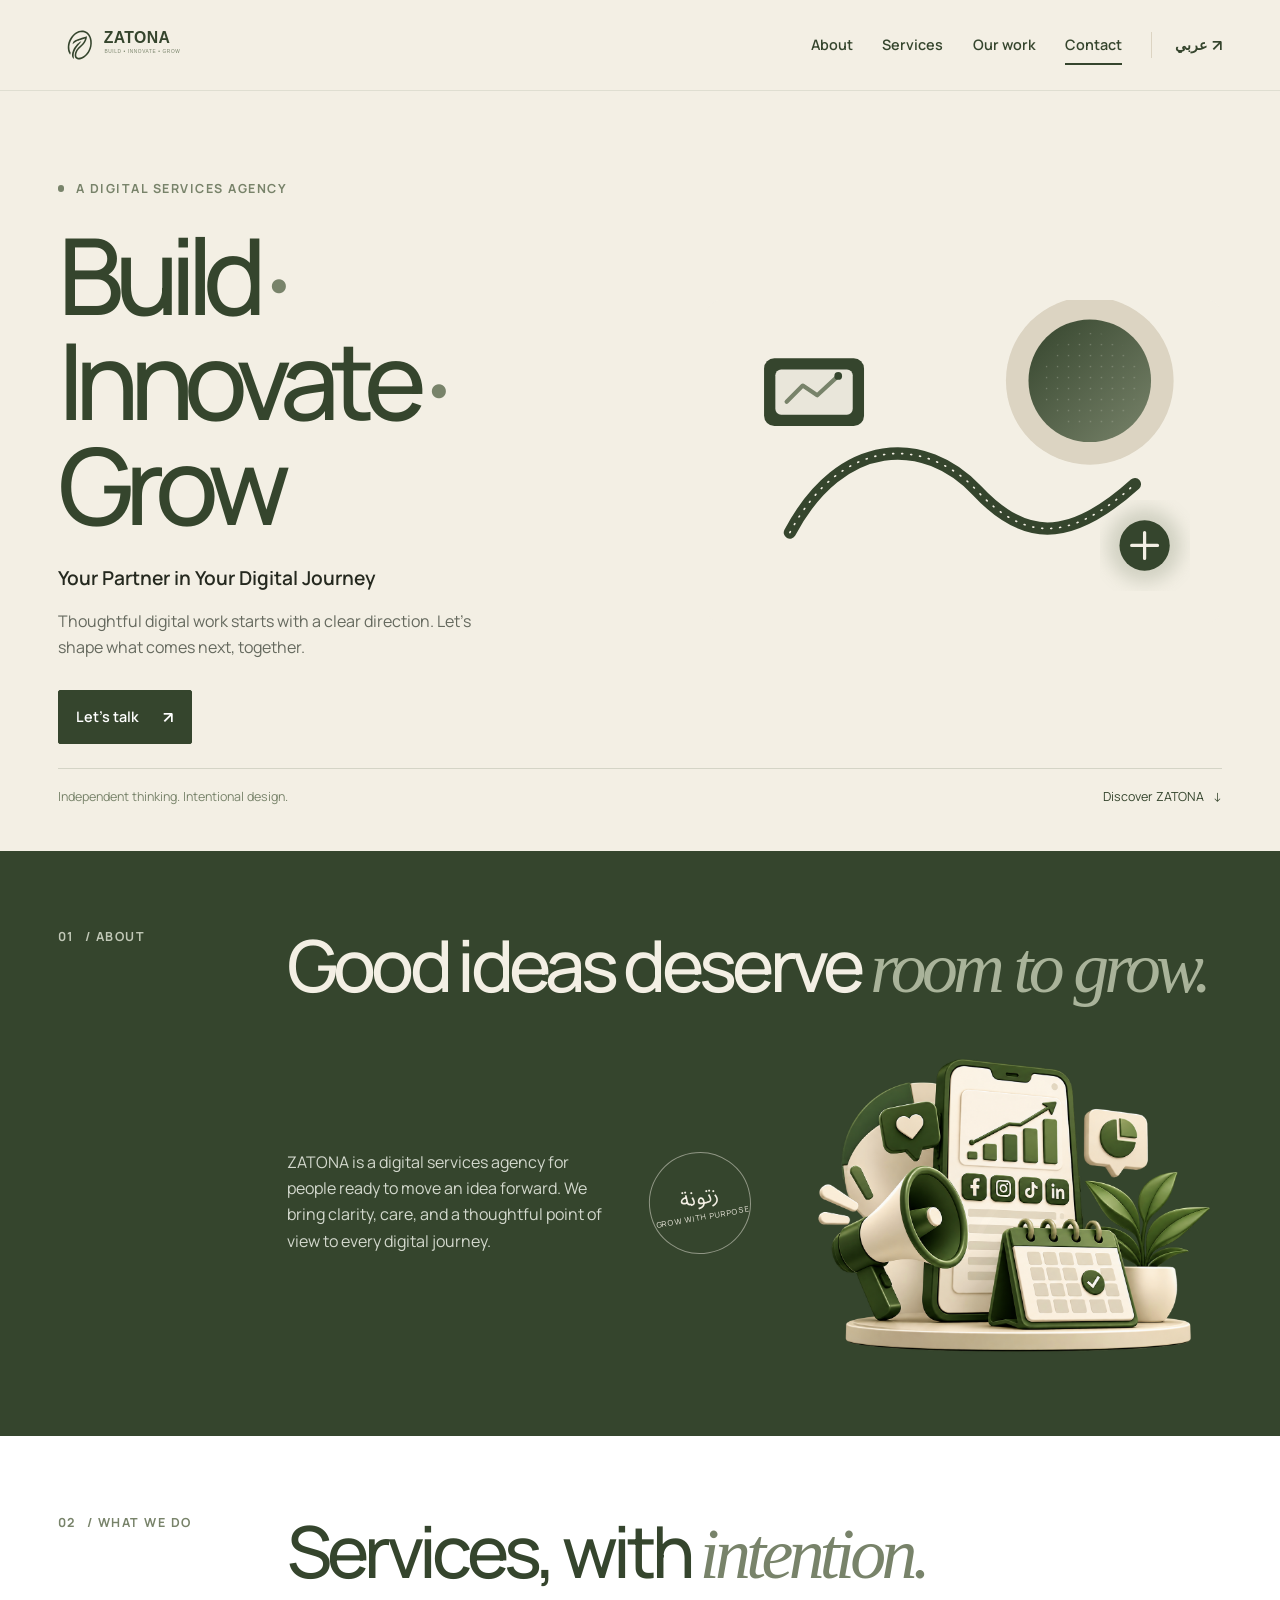
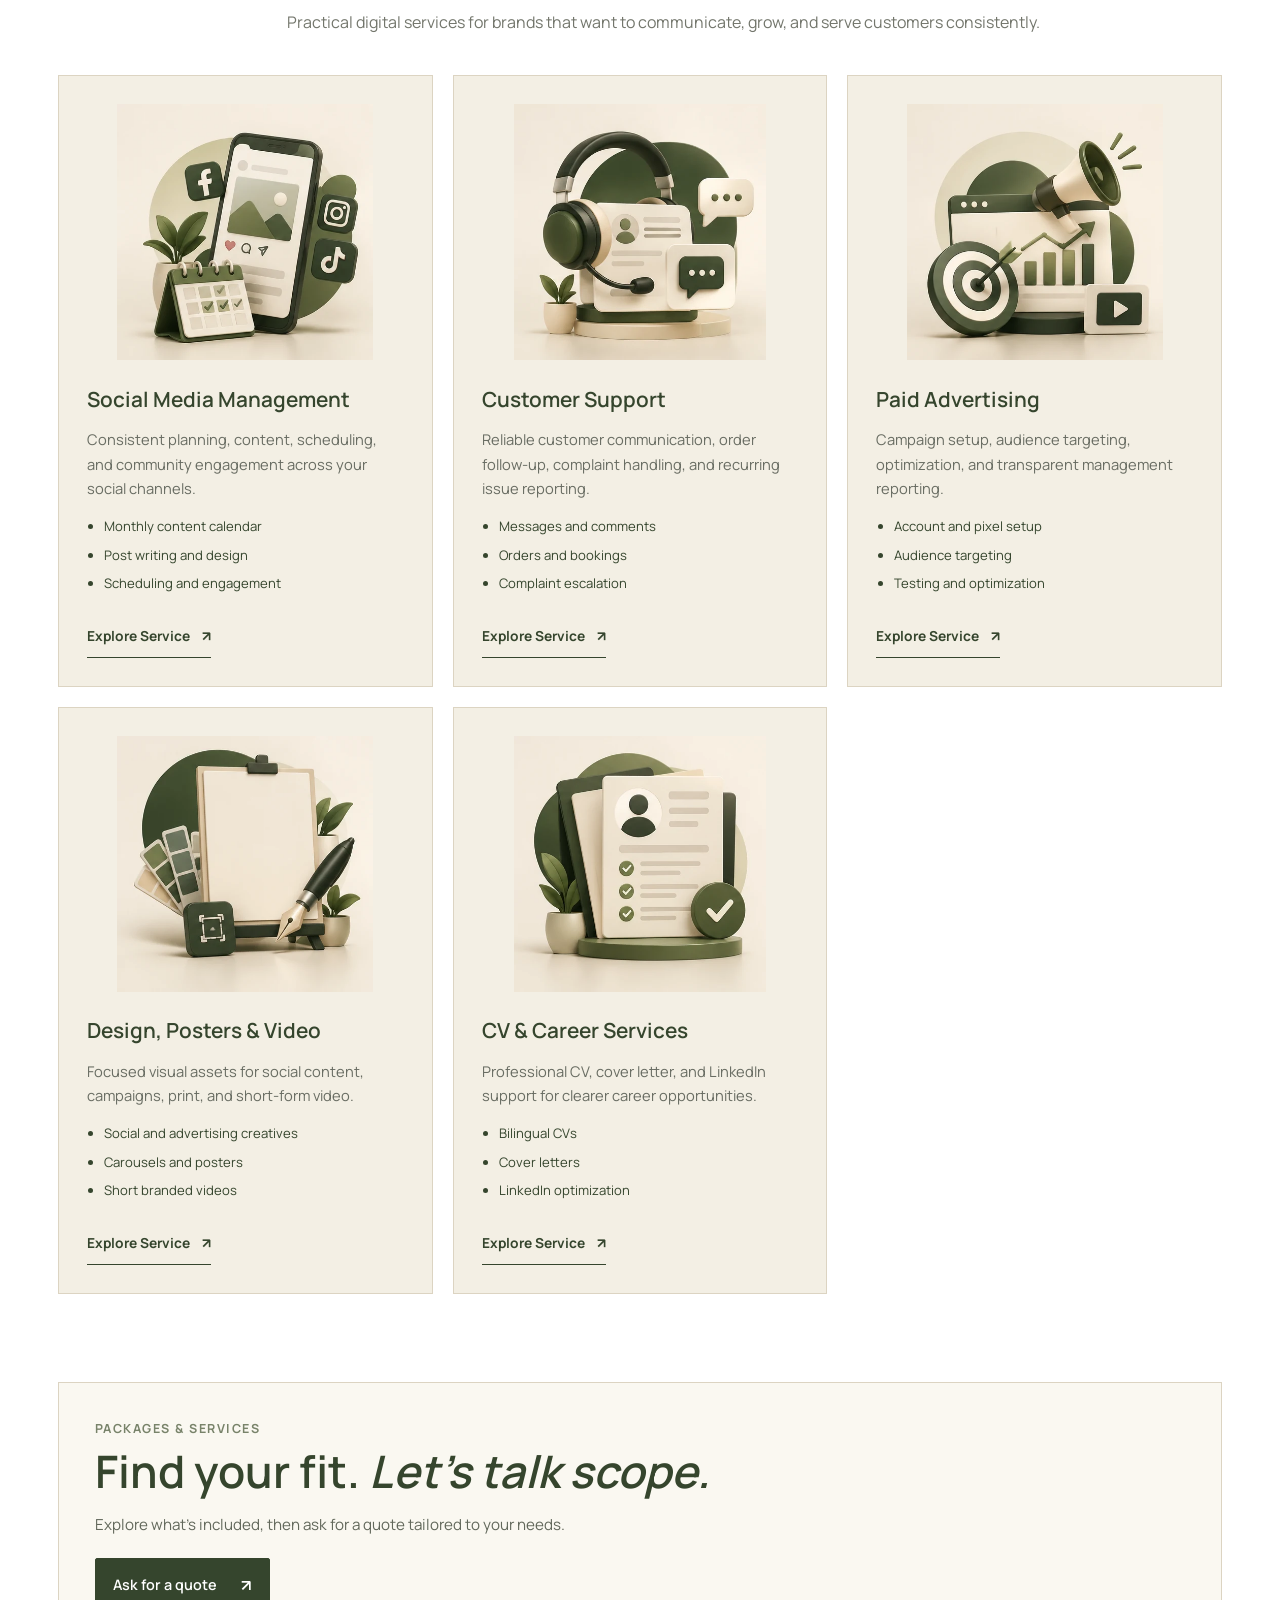
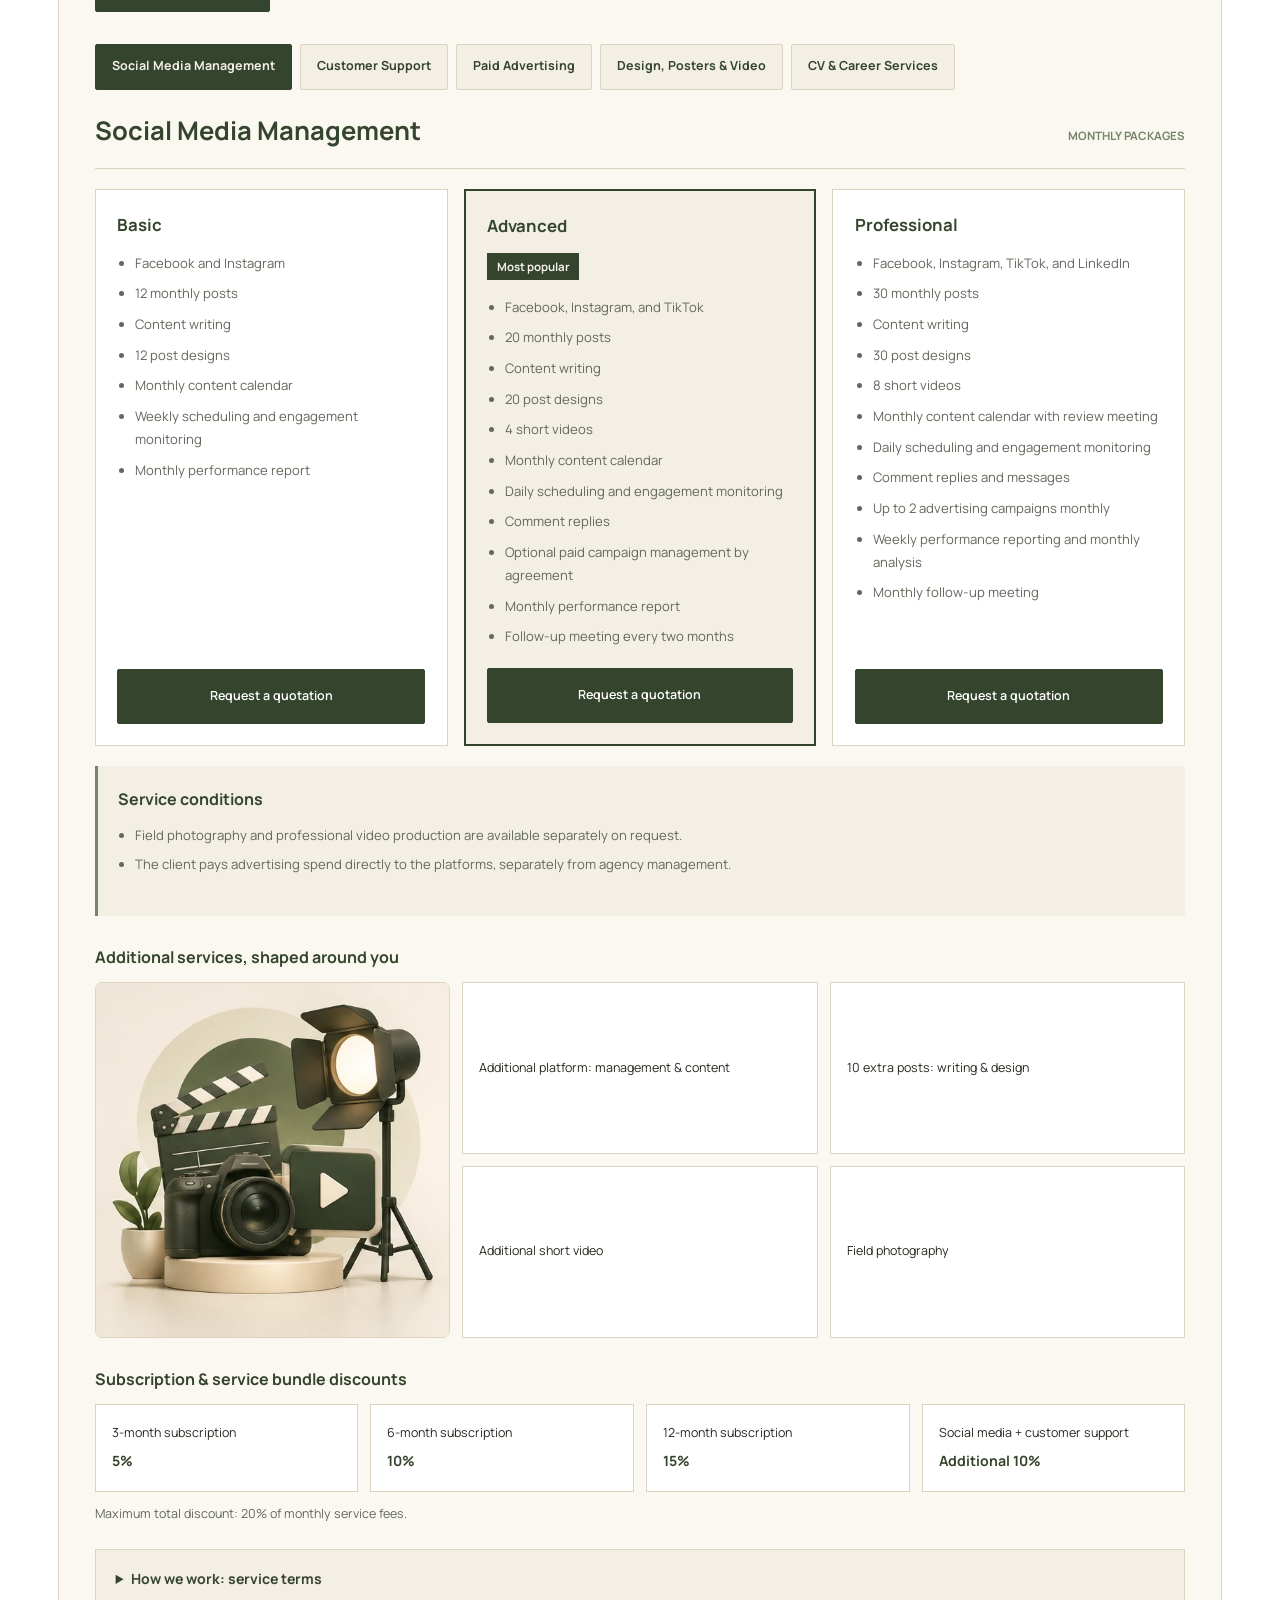
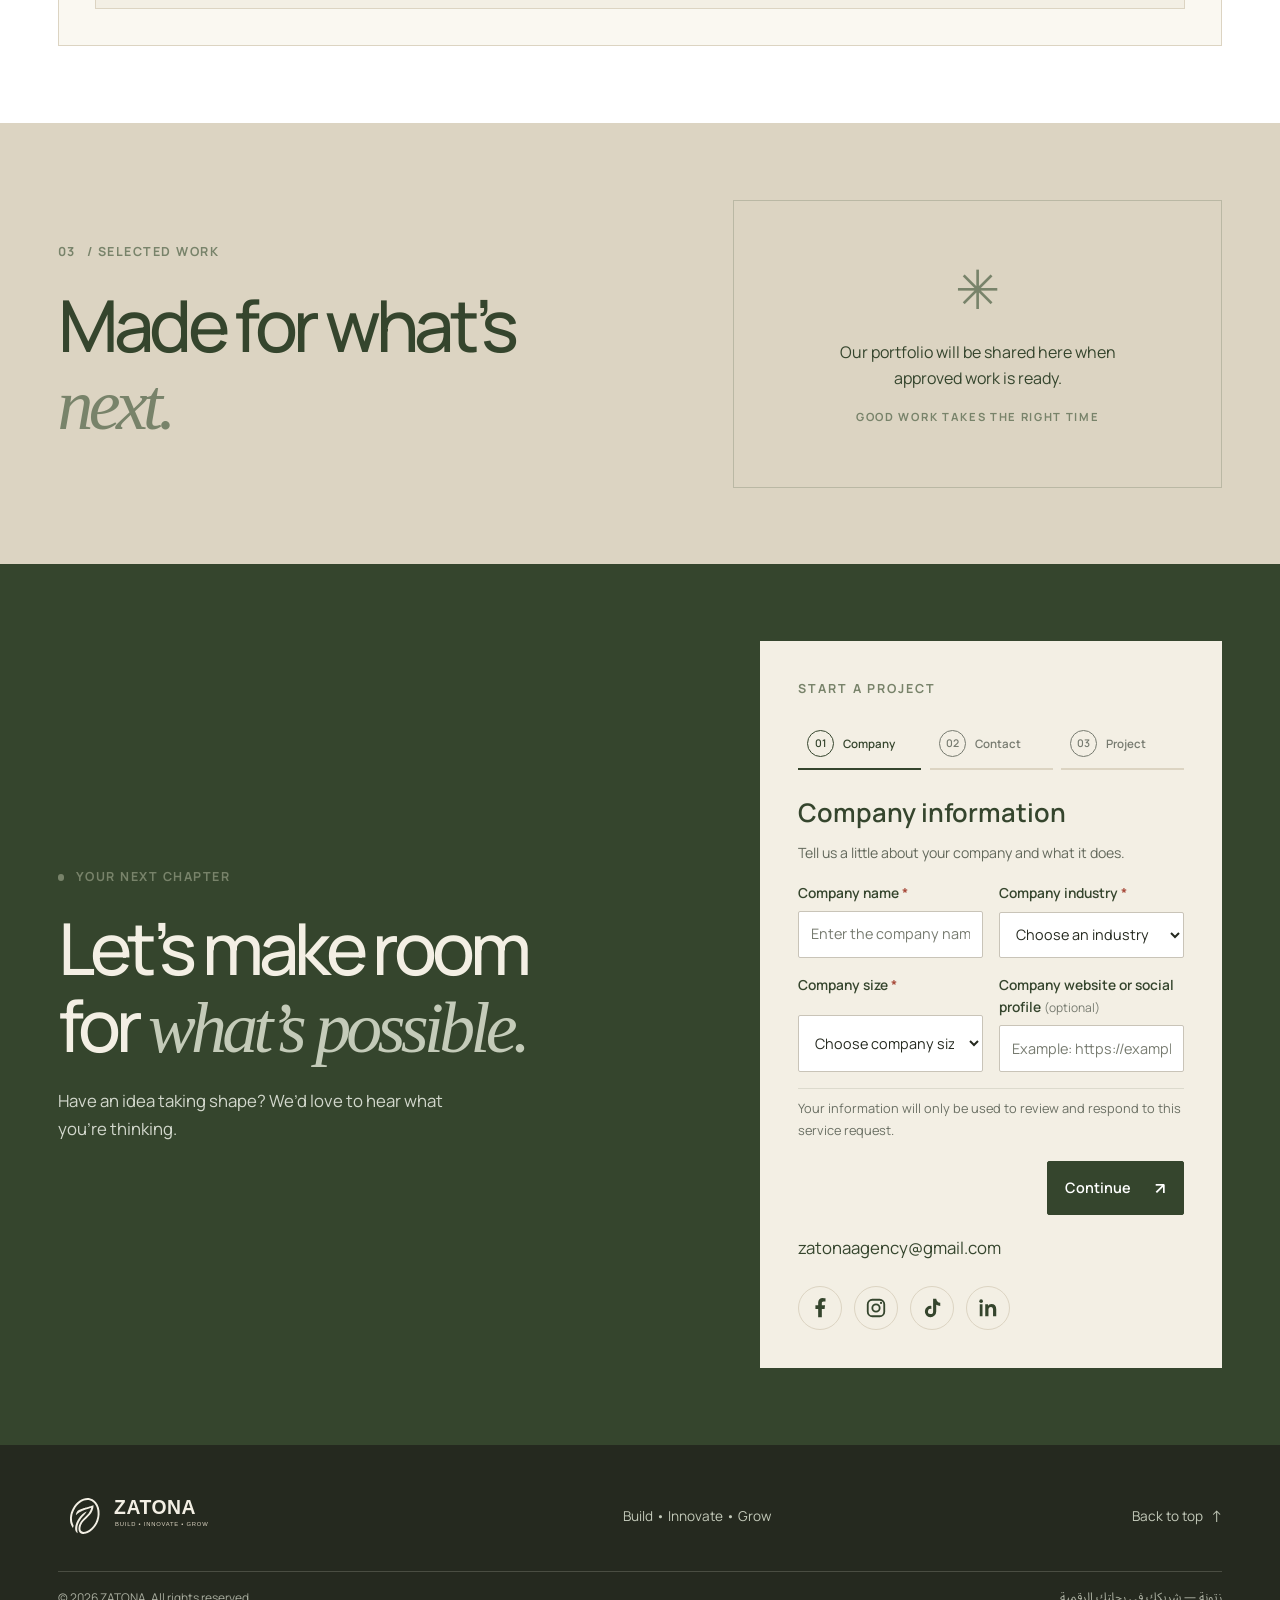
==== commit 54be9333: "Publish bilingual quote-first service packages without agency prices" ====
--- a/index.html
+++ b/index.html
@@ -17,10 +17,10 @@
     <link rel="icon" href="./assets/favicon/favicon.svg" type="image/svg+xml">
     <link rel="icon" href="./assets/favicon/favicon.ico" sizes="any">
     <link rel="apple-touch-icon" href="./assets/favicon/apple-touch-icon.png">
-    <link rel="stylesheet" href="./assets/css/styles.css">
+    <link rel="stylesheet" href="./assets/css/styles.css?v=quote-services-20261121">
     <script src="./assets/js/config.js?v=37a9992" defer></script>
-    <script src="./assets/js/site-data.js?v=37a9992" defer></script>
-    <script src="./assets/js/main.js?v=37a9992" defer></script>
+    <script src="./assets/js/site-data.js?v=quote-services-20261121" defer></script>
+    <script src="./assets/js/main.js?v=quote-services-20261121" defer></script>
   </head>
   <body>
     <a class="skip-link" href="#main">Skip to content</a>
@@ -92,10 +92,12 @@
           <div class="service-grid" data-services-list aria-live="polite"></div>
           <div class="pricing-shell" data-pricing-shell>
             <div class="pricing-heading">
-              <p class="eyebrow">Packages & pricing</p>
-              <h3>Explore the detail.</h3>
+              <p class="eyebrow">Packages & services</p>
+              <h3>Find your fit. <em>Let's talk scope.</em></h3>
+              <p class="quote-intro">Explore what's included, then ask for a quote tailored to your needs.</p>
+              <a class="button button-primary quote-cta" href="#contact">Ask for a quote <span aria-hidden="true">↗</span></a>
             </div>
-            <div class="pricing-tabs" data-pricing-tabs role="tablist" aria-label="Service pricing"></div>
+            <div class="pricing-tabs" data-pricing-tabs role="tablist" aria-label="Service packages"></div>
             <div class="pricing-panel" data-pricing-panel aria-live="polite"></div>
           </div>
         </div>
--- a/assets/css/styles.css
+++ b/assets/css/styles.css
@@ -1635,6 +1635,70 @@
   }
 }
 
+/* ========================================
+   Social Media Icons
+   ======================================== */
+.social-links {
+  display: flex;
+  flex-wrap: wrap;
+  gap: 0.75rem;
+  align-items: center;
+}
+
+.social-link {
+  display: inline-flex;
+  align-items: center;
+  justify-content: center;
+  width: 44px;
+  height: 44px;
+  border-radius: 50%;
+  background: var(--cream);
+  border: 1px solid var(--sand);
+  color: var(--olive);
+  transition: all 180ms ease;
+  text-decoration: none;
+}
+
+.social-link:hover,
+.social-link:focus {
+  background: var(--olive);
+  color: var(--white);
+  border-color: var(--olive);
+  transform: translateY(-2px);
+  box-shadow: 0 4px 12px rgb(53 69 45 / 20%);
+}
+
+.social-link:active {
+  transform: translateY(0);
+}
+
+.social-link svg {
+  width: 22px;
+  height: 22px;
+  flex-shrink: 0;
+}
+
+.social-link.email-link {
+  width: auto;
+  padding: 0 1rem;
+  border-radius: 2.5rem;
+  font-size: 0.875rem;
+  font-weight: 500;
+  gap: 0.5rem;
+}
+
+.social-link.email-link:hover,
+.social-link.email-link:focus {
+  background: var(--olive);
+  color: var(--white);
+  border-color: var(--olive);
+}
+
+.social-link.email-link svg {
+  width: 18px;
+  height: 18px;
+}
+
 @media (max-width: 420px) {
   .request-actions {
     display: grid;
@@ -1651,7 +1715,264 @@
   }
 }
 
+/* ========================================
+   Modal System (WhatsApp Popup & Success/Error Modal)
+   ======================================== */
+.modal-overlay {
+  position: fixed;
+  inset: 0;
+  z-index: 100;
+  display: flex;
+  align-items: center;
+  justify-content: center;
+  padding: 1.5rem;
+  background: rgb(37 41 31 / 60%);
+  backdrop-filter: blur(4px);
+  opacity: 0;
+  visibility: hidden;
+  transition: opacity 200ms ease, visibility 200ms ease;
+}
+
+.modal-overlay.is-open {
+  opacity: 1;
+  visibility: visible;
+}
+
+.modal {
+  position: relative;
+  width: 100%;
+  max-width: 420px;
+  background: var(--white);
+  border-radius: 1rem;
+  padding: 2rem;
+  box-shadow: 0 20px 40px rgb(37 41 31 / 15%), 0 0 0 1px rgb(53 69 45 / 8%);
+  transform: scale(0.95) translateY(10px);
+  transition: transform 200ms ease;
+}
+
+.modal-overlay.is-open .modal {
+  transform: scale(1) translateY(0);
+}
+
 @media (prefers-reduced-motion: reduce) {
+  .modal,
+  .modal-overlay {
+    transition: none !important;
+  }
+  .modal-overlay.is-open .modal {
+    transform: none;
+  }
+}
+
+.modal-header {
+  display: flex;
+  align-items: flex-start;
+  justify-content: space-between;
+  gap: 1rem;
+  margin-bottom: 1rem;
+}
+
+.modal-icon {
+  display: inline-flex;
+  align-items: center;
+  justify-content: center;
+  flex-shrink: 0;
+  width: 56px;
+  height: 56px;
+  border-radius: 50%;
+  background: var(--cream);
+}
+
+.modal-icon.success {
+  background: rgb(120 131 106 / 15%);
+  color: var(--olive-soft);
+}
+
+.modal-icon.warning {
+  background: rgb(220 212 194 / 30%);
+  color: var(--olive);
+}
+
+.modal-icon.error {
+  background: rgb(180 70 70 / 15%);
+  color: #b44646;
+}
+
+.modal-icon svg {
+  width: 28px;
+  height: 28px;
+}
+
+.modal-close {
+  display: inline-flex;
+  align-items: center;
+  justify-content: center;
+  width: 36px;
+  height: 36px;
+  border-radius: 50%;
+  background: transparent;
+  border: 1px solid var(--sand);
+  color: var(--olive);
+  cursor: pointer;
+  transition: all 150ms ease;
+  flex-shrink: 0;
+}
+
+.modal-close:hover,
+.modal-close:focus {
+  background: var(--olive);
+  color: var(--white);
+  border-color: var(--olive);
+}
+
+.modal-title {
+  margin: 0;
+  font-size: 1.25rem;
+  font-weight: 700;
+  color: var(--ink);
+  line-height: 1.3;
+}
+
+.modal-description {
+  margin: 0 0 1.5rem;
+  color: var(--olive-soft);
+  line-height: 1.6;
+}
+
+.modal-request-id {
+  display: inline-flex;
+  align-items: center;
+  gap: 0.5rem;
+  padding: 0.75rem 1rem;
+  background: var(--cream);
+  border: 1px solid var(--sand);
+  border-radius: 0.5rem;
+  font-size: 0.875rem;
+  color: var(--ink);
+  margin-bottom: 1.5rem;
+}
+
+.modal-request-id-label {
+  color: var(--olive-soft);
+  font-weight: 500;
+}
+
+.modal-request-id-value {
+  font-family: var(--font-latin);
+  font-weight: 600;
+  color: var(--olive);
+  letter-spacing: 0.02em;
+}
+
+.modal-actions {
+  display: flex;
+  gap: 0.75rem;
+  justify-content: flex-end;
+}
+
+.modal-button {
+  padding: 0.75rem 1.5rem;
+  border-radius: 0.5rem;
+  font-weight: 600;
+  font-size: 0.9375rem;
+  cursor: pointer;
+  transition: all 150ms ease;
+  border: none;
+}
+
+.modal-button-primary {
+  background: var(--olive);
+  color: var(--white);
+}
+
+.modal-button-primary:hover,
+.modal-button-primary:focus {
+  background: #2a3623;
+  transform: translateY(-1px);
+  box-shadow: 0 4px 12px rgb(53 69 45 / 30%);
+}
+
+.modal-button-secondary {
+  background: var(--cream);
+  color: var(--olive);
+  border: 1px solid var(--sand);
+}
+
+.modal-button-secondary:hover,
+.modal-button-secondary:focus {
+  background: var(--sand);
+  border-color: var(--olive-soft);
+}
+
+/* ========================================
+   Footer Social Section
+   ======================================== */
+.footer-social {
+  display: flex;
+  flex-wrap: wrap;
+  gap: 0.75rem;
+  align-items: center;
+  margin-block-start: 1rem;
+}
+
+/* ========================================
+   Contact Section Social Enhancements
+   ======================================== */
+.contact-social {
+  margin-block-start: 1.5rem;
+}
+
+.contact-social .social-links {
+  justify-content: flex-start;
+}
+
+html[lang="ar"] .contact-social .social-links {
+  justify-content: flex-end;
+}
+
+@media (max-width: 420px) {
+  .modal {
+    padding: 1.5rem;
+    border-radius: 0.75rem;
+  }
+  
+  .modal-icon {
+    width: 48px;
+    height: 48px;
+  }
+  
+  .modal-icon svg {
+    width: 24px;
+    height: 24px;
+  }
+  
+  .modal-title {
+    font-size: 1.125rem;
+  }
+  
+  .modal-actions {
+    flex-direction: column;
+  }
+  
+  .modal-button {
+    width: 100%;
+    justify-content: center;
+  }
+}
+
+@media (prefers-reduced-motion: reduce) {
+  .social-link,
+  .modal-close,
+  .modal-button {
+    transition: none !important;
+  }
+  
+  .social-link:hover,
+  .modal-close:hover,
+  .modal-button:hover {
+    transform: none !important;
+  }
+  
   *,
   *::before,
   *::after {
@@ -1661,3 +1982,54 @@
     animation-iteration-count: 1 !important;
   }
 }
+
+/* Quote-first service catalog. Prices remain optional in the data model. */
+.quote-intro {
+  max-width: 48rem;
+  margin: 1rem 0 0;
+  color: #62685b;
+  font-size: 0.95rem;
+}
+.quote-cta { margin-block-start: 1.25rem; }
+.pricing-tabs { flex-wrap: wrap; overflow: visible; }
+.package-badge {
+  align-self: flex-start;
+  margin: 0 0 1rem;
+  padding: 0.25rem 0.6rem;
+  color: var(--cream);
+  background: var(--olive);
+  font-size: 0.72rem;
+  font-weight: 700;
+}
+.package-card h5 { margin-block-end: 0.8rem; min-height: 0; }
+.package-card ul { line-height: 1.75; }
+.extras-grid { grid-template-columns: repeat(3, minmax(0, 1fr)); }
+.discounts-grid {
+  display: grid;
+  grid-template-columns: repeat(4, minmax(0, 1fr));
+  gap: 0.75rem;
+}
+.service-terms {
+  margin-block-start: 1.5rem;
+  padding: 1.1rem 1.25rem;
+  border: 1px solid var(--sand);
+  background: var(--cream);
+  color: var(--olive);
+  font-size: 0.88rem;
+}
+.service-terms summary { cursor: pointer; font-weight: 700; }
+.service-terms ul { padding-inline-start: 1.2rem; line-height: 1.85; }
+.service-terms li + li { margin-block-start: 0.55rem; }
+@media (max-width: 700px) {
+  .pricing-tabs { display: grid; grid-template-columns: 1fr 1fr; }
+  .pricing-tab { min-width: 0; max-width: none; padding: 0.7rem; text-wrap: balance; }
+  .pricing-tab:last-child { grid-column: 1 / -1; }
+  .pricing-service-heading { align-items: flex-start; flex-direction: column; gap: 0.6rem; }
+  .pricing-service-heading p { order: 0; }
+  .extras-grid, .discounts-grid { grid-template-columns: 1fr 1fr; }
+  .extra-visual { grid-column: 1 / -1; grid-row: auto; max-height: 12rem; }
+  .extra-visual img { width: 100%; height: 12rem; object-fit: contain; }
+}
+@media (prefers-reduced-motion: reduce) {
+  .package-card:hover { transform: none; }
+}
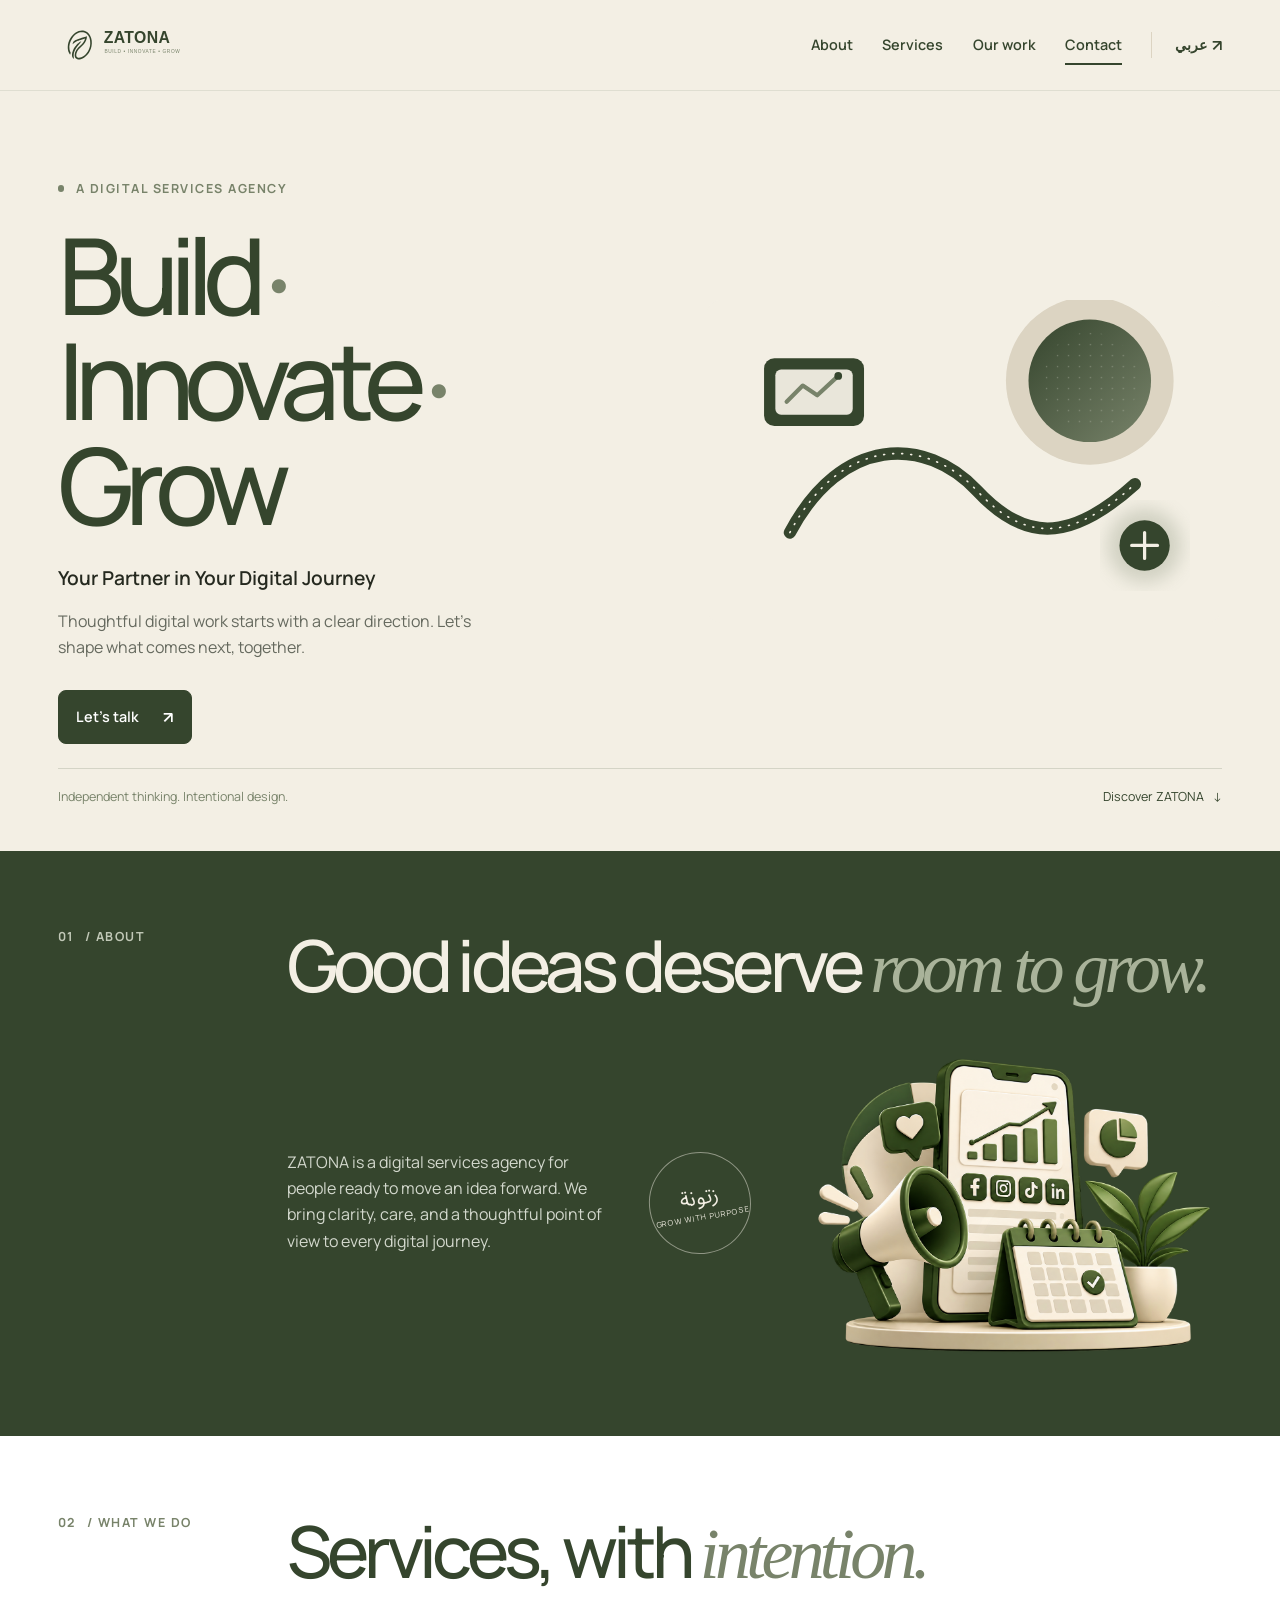
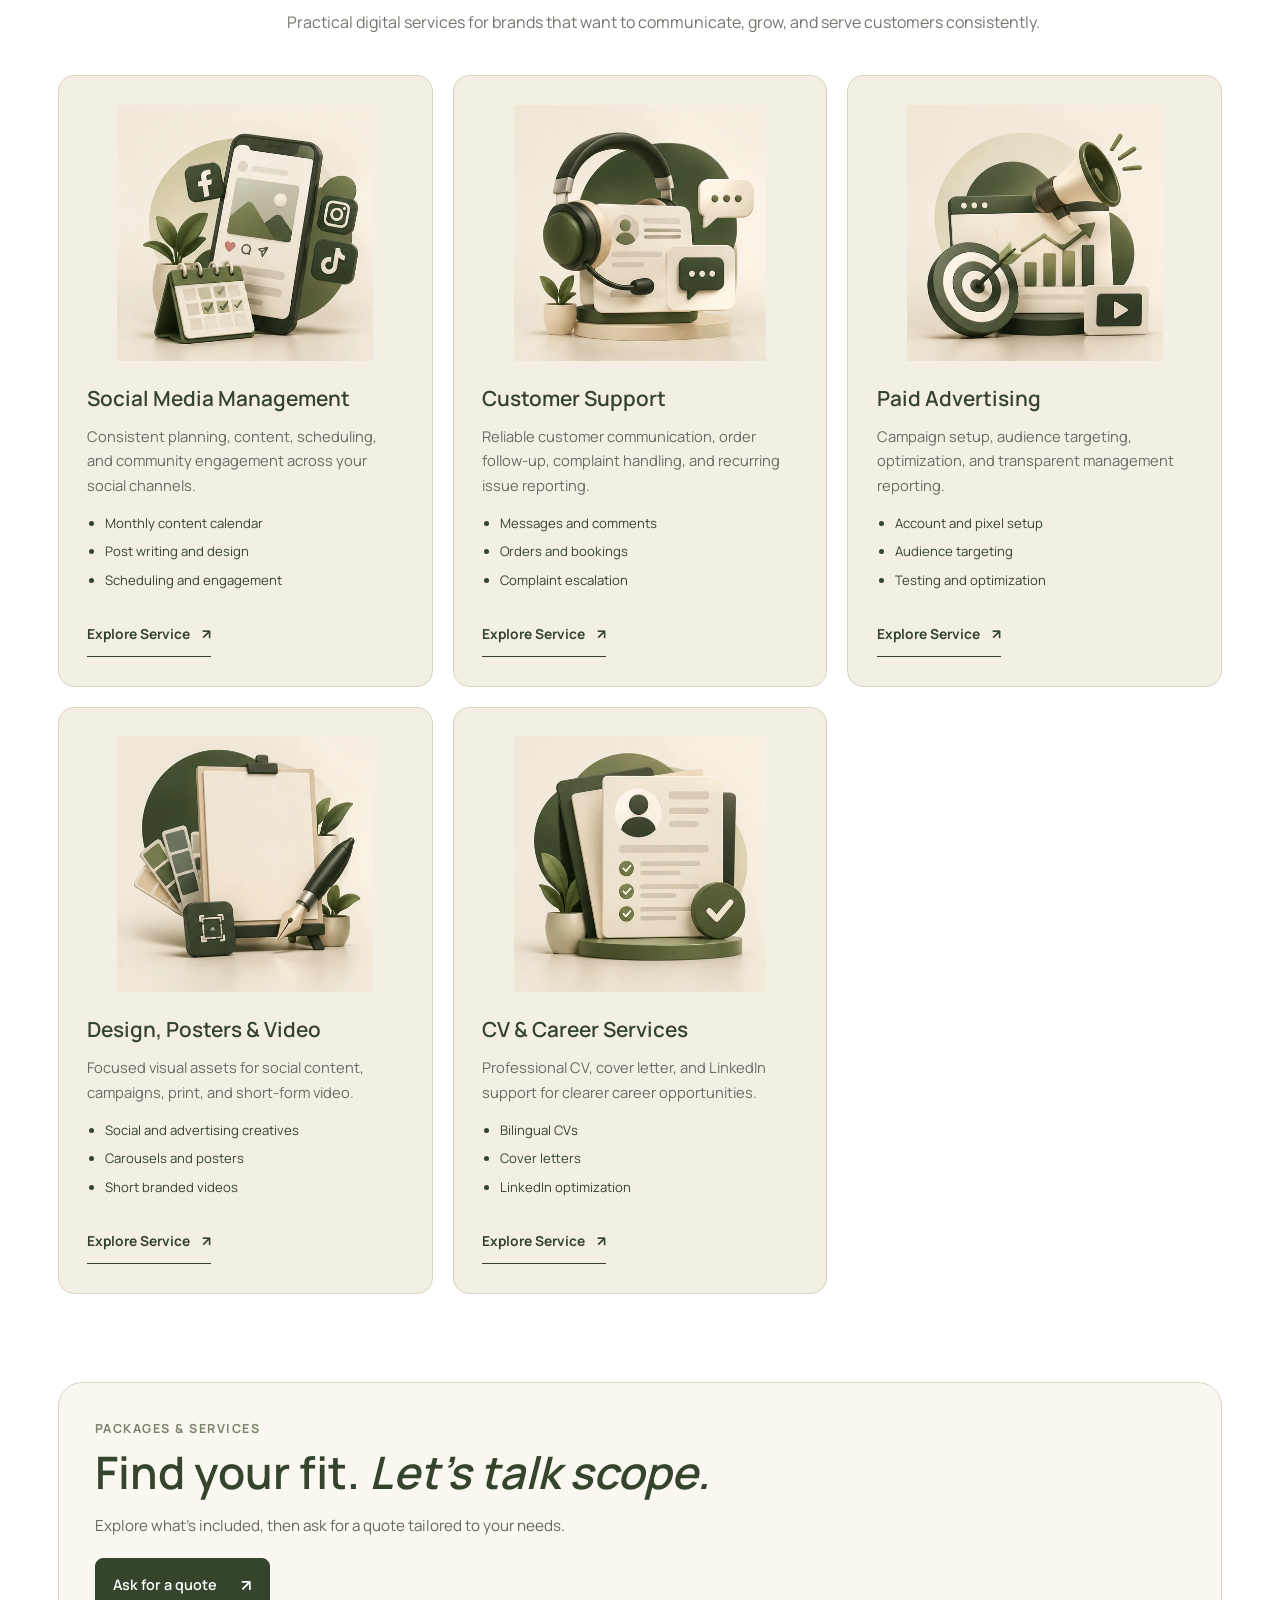
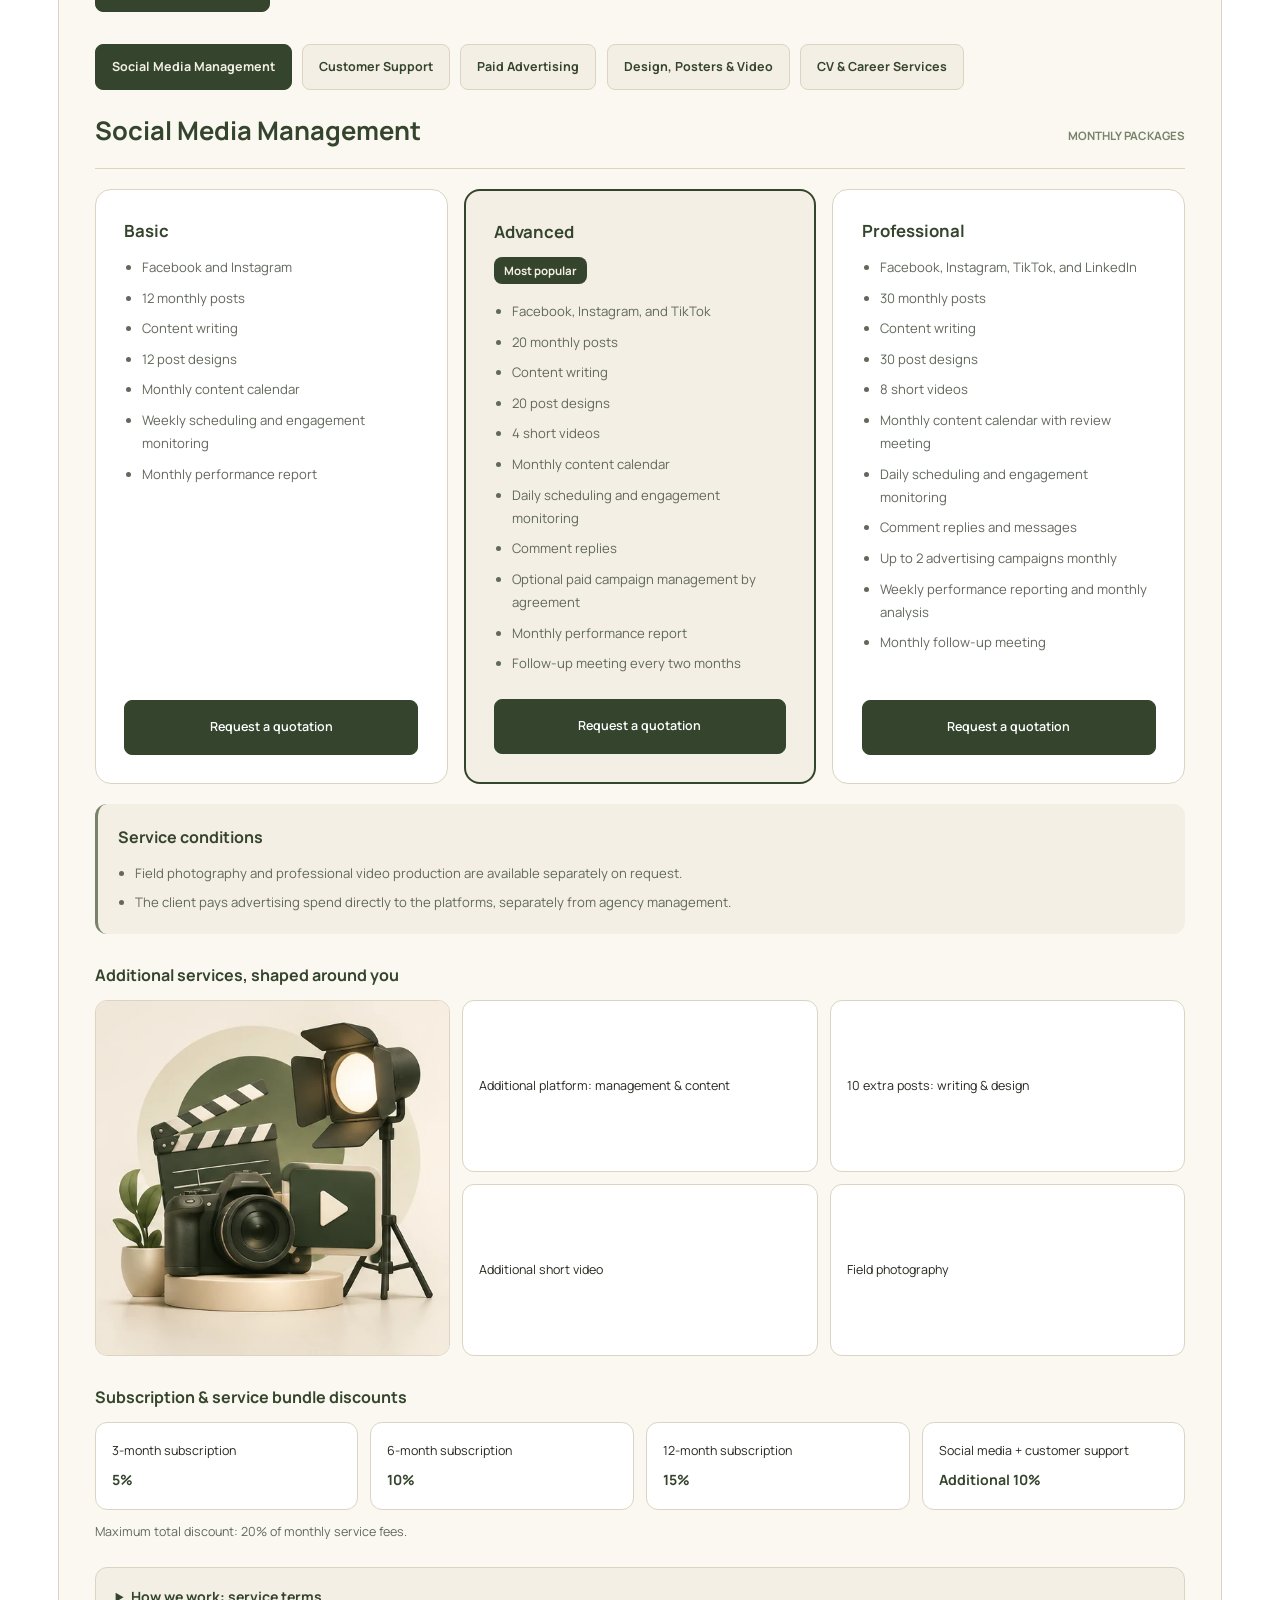
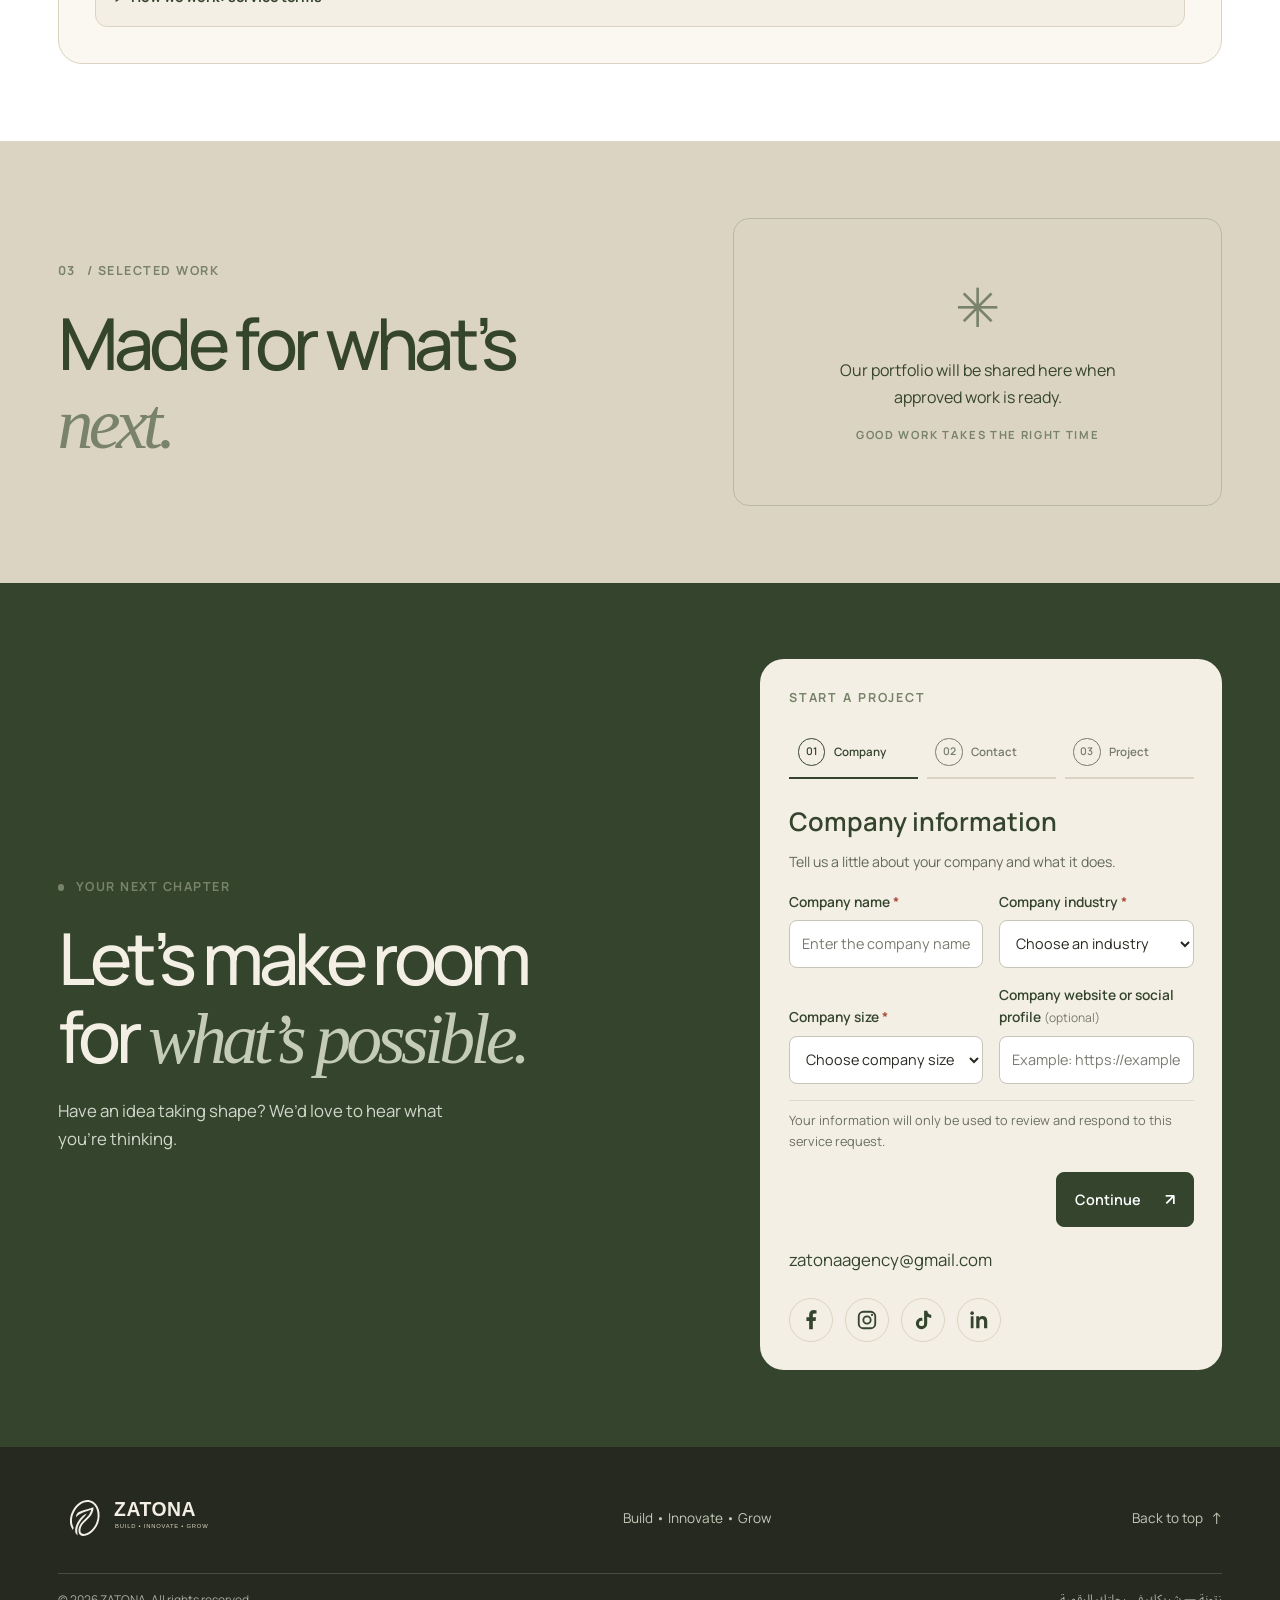
==== commit 9637f8d3: "Polish UI with consistent rounded surfaces, spacing and form controls" ====
--- a/index.html
+++ b/index.html
@@ -17,7 +17,7 @@
     <link rel="icon" href="./assets/favicon/favicon.svg" type="image/svg+xml">
     <link rel="icon" href="./assets/favicon/favicon.ico" sizes="any">
     <link rel="apple-touch-icon" href="./assets/favicon/apple-touch-icon.png">
-    <link rel="stylesheet" href="./assets/css/styles.css?v=quote-services-20261121">
+    <link rel="stylesheet" href="./assets/css/styles.css?v=ui-polish-20261121">
     <script src="./assets/js/config.js?v=37a9992" defer></script>
     <script src="./assets/js/site-data.js?v=quote-services-20261121" defer></script>
     <script src="./assets/js/main.js?v=quote-services-20261121" defer></script>
--- a/assets/css/styles.css
+++ b/assets/css/styles.css
@@ -17,6 +17,9 @@
   --font-arabic: "Noto Sans Arabic", "Tahoma", sans-serif;
   --page-gutter: clamp(1.25rem, 4.5vw, 4.5rem);
   --content-width: 1440px;
+  --radius-control: 0.5rem;
+  --radius-card: 1rem;
+  --radius-panel: 1.5rem;
 }
 
 * {
@@ -276,7 +279,7 @@
   gap: 1.5rem;
   padding: 0.75rem 1.1rem;
   border: 1px solid var(--olive);
-  border-radius: 2px;
+  border-radius: var(--radius-control);
   font-size: 0.9rem;
   font-weight: 600;
   box-shadow: 0 0 0 rgb(37 41 31 / 0%);
@@ -616,7 +619,7 @@
   min-height: 2.85rem;
   padding: 0.65rem 1rem;
   border: 1px solid var(--sand);
-  border-radius: 2px;
+  border-radius: var(--radius-control);
   color: var(--olive);
   background: var(--cream);
   cursor: pointer;
@@ -1022,7 +1025,7 @@
   min-height: 2.8rem;
   padding: 0.65rem 0.75rem;
   border: 1px solid #c9c4b8;
-  border-radius: 2px;
+  border-radius: var(--radius-control);
   color: var(--ink);
   background: var(--white);
   font: inherit;
@@ -2033,3 +2036,102 @@
 @media (prefers-reduced-motion: reduce) {
   .package-card:hover { transform: none; }
 }
+
+/* Soft corners on contained surfaces; full-width sections and dividers stay crisp. */
+.skip-link,
+.package-badge {
+  border-radius: var(--radius-control);
+}
+
+.service-card,
+.package-card,
+.work-empty,
+.request-success {
+  border-radius: var(--radius-card);
+}
+
+.pricing-shell,
+.contact-card {
+  border-radius: var(--radius-panel);
+}
+
+.extra-item,
+.extra-visual,
+.pricing-conditions,
+.service-terms,
+.empty-note {
+  border-radius: 0.75rem;
+}
+
+/* Small UI refinements keep the existing type, palette and page structure. */
+.service-card,
+.package-card,
+.contact-card {
+  padding: clamp(1.35rem, 2.25vw, 2rem);
+}
+
+.service-card h3,
+.package-card h5 {
+  line-height: 1.45;
+}
+
+html[lang="ar"] .service-card h3,
+html[lang="ar"] .package-card h5 {
+  line-height: 1.75;
+}
+
+.pricing-tabs { align-items: stretch; gap: 0.65rem; }
+.pricing-tab { display: inline-flex; align-items: center; justify-content: center; }
+.package-card ul { margin-block-end: 1.5rem; }
+.pricing-conditions ul:last-child { margin-block-end: 0; }
+.service-terms summary { line-height: 1.65; }
+.service-terms[open] summary { margin-block-end: 1rem; }
+.service-terms ul { margin-block-end: 0; }
+
+.form-field :is(input, select, textarea) {
+  min-height: 3rem;
+  transition: border-color 180ms ease, box-shadow 180ms ease;
+}
+.form-field textarea { min-height: 7rem; }
+.form-field :is(input, select, textarea):focus {
+  box-shadow: 0 0 0 3px rgb(53 69 45 / 8%);
+}
+
+.service-card-cta { min-height: 2.75rem; }
+.service-terms { transition: border-color 180ms ease; }
+.social-link:hover { text-decoration: none; }
+
+@media (hover: hover) and (pointer: fine) {
+  .form-field :is(input, select, textarea):hover:not(:focus):not([aria-invalid="true"]) {
+    border-color: var(--olive-soft);
+  }
+  .service-terms:hover { border-color: var(--olive-soft); }
+  .pricing-tab:hover { box-shadow: 0 0.25rem 0.65rem rgb(37 41 31 / 10%); }
+}
+
+@media (max-width: 620px) {
+  .service-card,
+  .package-card,
+  .contact-card { padding: 1.25rem; }
+  .pricing-shell { border-radius: 1.25rem; }
+  .menu-toggle { min-height: 2.75rem; }
+  .primary-navigation.is-open {
+    border-radius: 0 0 1rem 1rem;
+    box-shadow: 0 0.75rem 1.25rem rgb(37 41 31 / 8%);
+  }
+  .primary-navigation a.is-active::after { display: none; }
+  .primary-navigation a.is-active { font-weight: 700; }
+}
+
+@media (prefers-reduced-motion: reduce) {
+  .service-card:hover,
+  .service-card:hover .service-card-visual,
+  .button:hover,
+  .social-link:hover,
+  .social-link:focus { transform: none; }
+}
+
+/* Keep paired company fields aligned when a label wraps in either language. */
+@media (min-width: 621px) {
+  .request-step[data-form-step="1"] .form-row { align-items: end; }
+}
